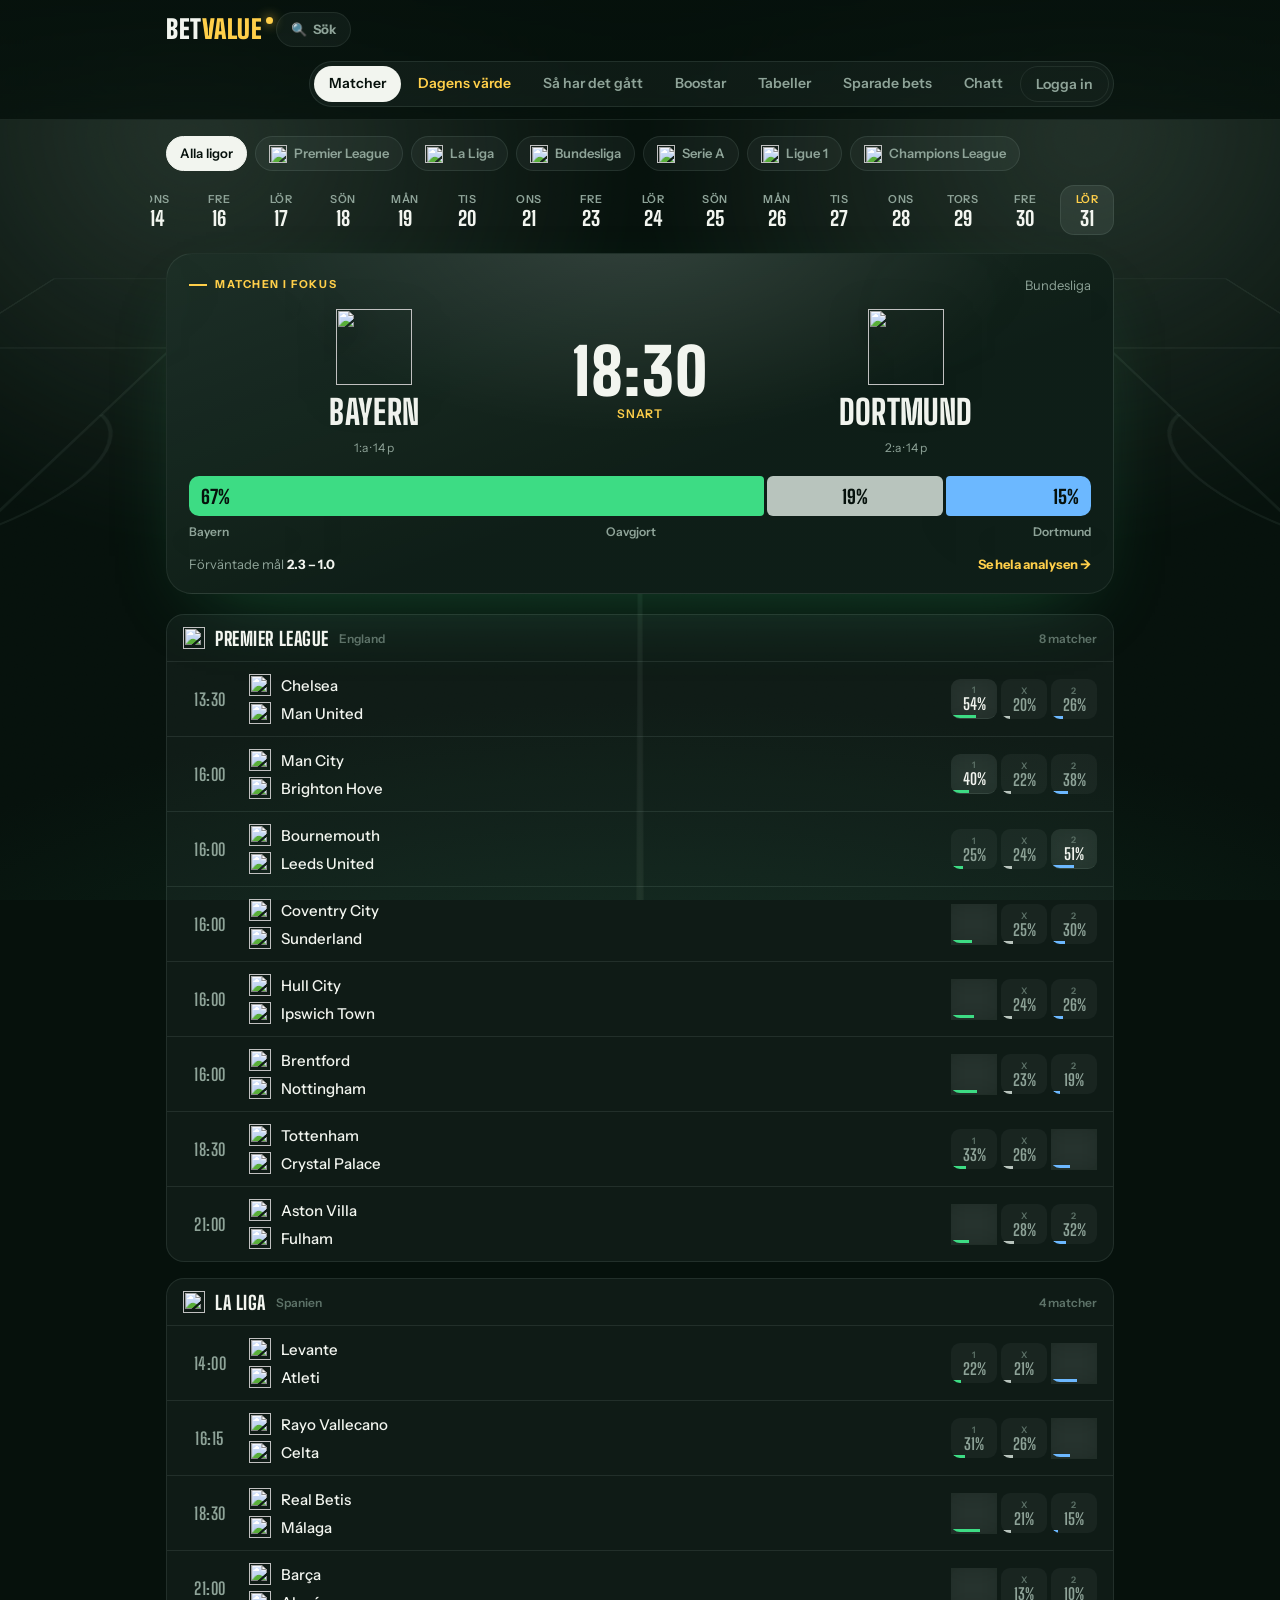
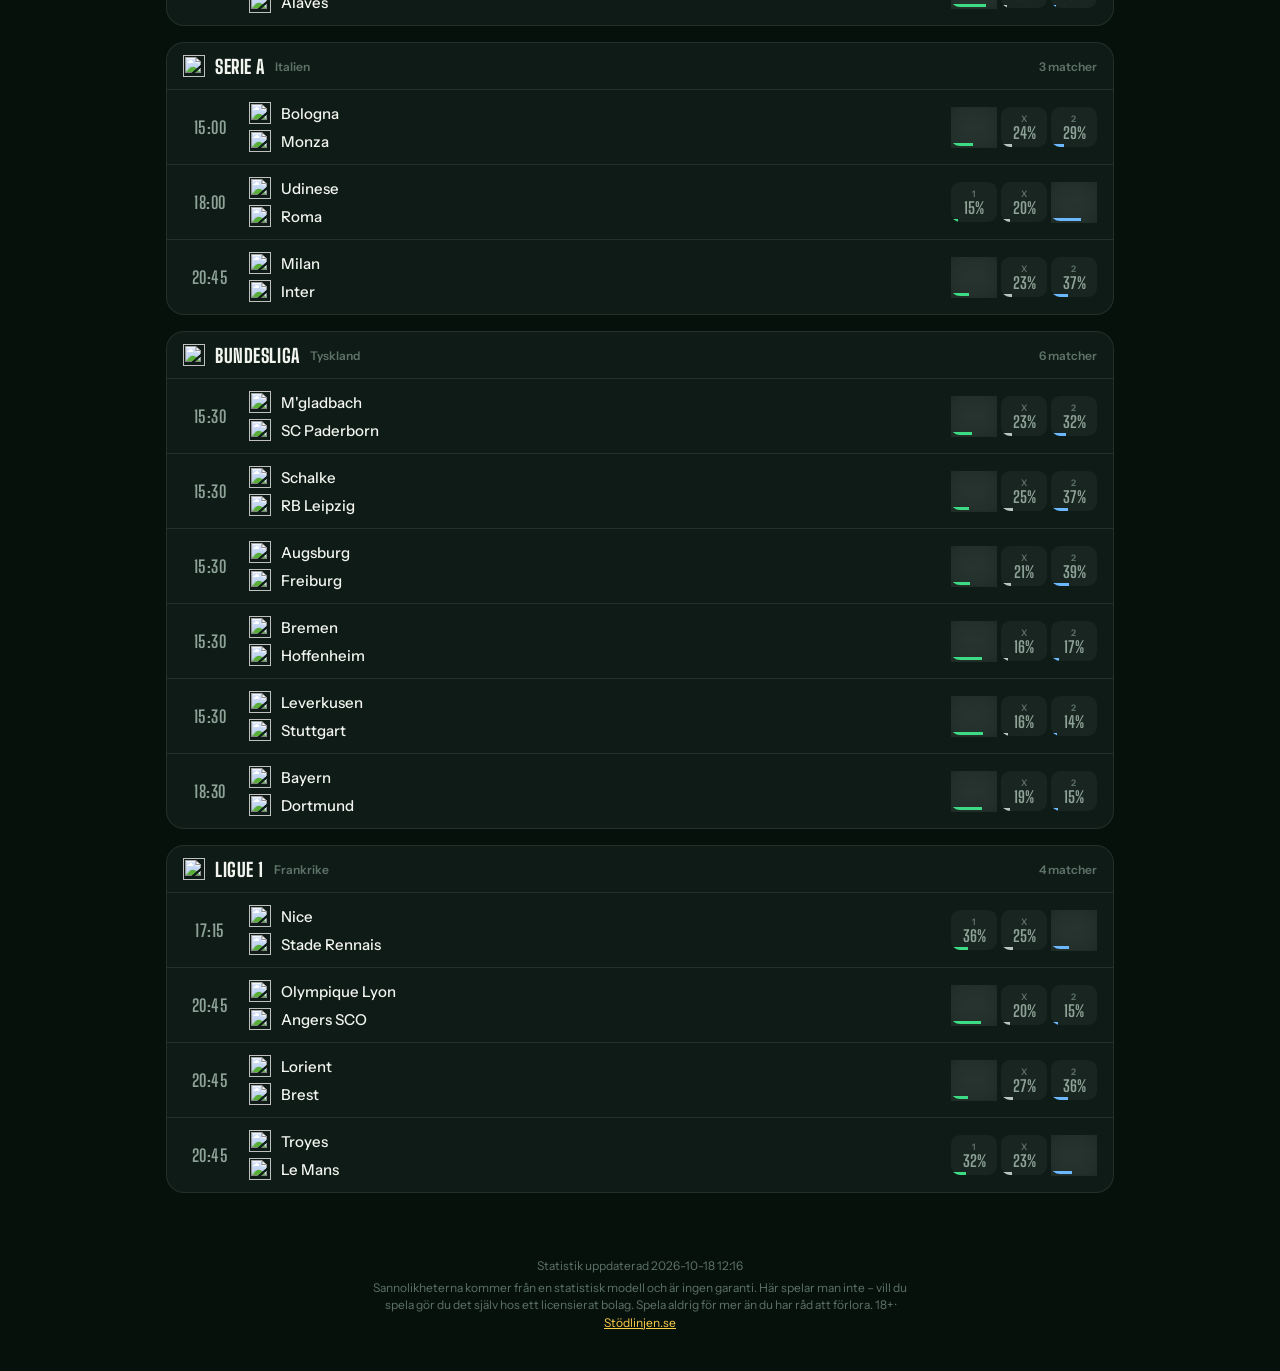
==== index.html @ edae1598 "Byt namn på fliken till Så har det gått Co-Authored-By: Claude Opus 5.5 <noreply@anthropic.com>" ====
<!doctype html>
<html lang="sv">
<head>
  <meta charset="utf-8">
  <meta name="viewport" content="width=device-width, initial-scale=1, viewport-fit=cover">
  <meta name="robots" content="noindex, nofollow">
  <meta name="theme-color" content="#06110c">
  <meta name="description" content="Matcher, vinstchanser och tabeller.">
  <title>BetValue</title>
  <link rel="icon" href="data:image/svg+xml,<svg xmlns='http://www.w3.org/2000/svg' viewBox='0 0 32 32'><rect width='32' height='32' rx='8' fill='%2306110c'/><circle cx='16' cy='16' r='9' fill='none' stroke='%23f2f5ef' stroke-width='2'/><circle cx='16' cy='16' r='3' fill='%23ffcf4a'/></svg>">
  <link rel="preconnect" href="https://fonts.googleapis.com">
  <link rel="preconnect" href="https://fonts.gstatic.com" crossorigin>
  <link rel="stylesheet" href="https://fonts.googleapis.com/css2?family=Big+Shoulders+Display:wght@600;800;900&family=Instrument+Sans:wght@400;500;600;700&display=swap">
  <link rel="stylesheet" href="style.css?v=202610181031">
</head>
<body>
  <div class="atmos" aria-hidden="true">
    <span class="flood l"></span><span class="flood r"></span>
    <svg class="pitch" viewBox="0 0 1000 640" preserveAspectRatio="xMidYMid slice">
      <g fill="none" stroke="currentColor" stroke-width="2">
        <rect x="40" y="40" width="920" height="560"/>
        <line x1="500" y1="40" x2="500" y2="600"/>
        <circle cx="500" cy="320" r="92"/>
        <rect x="40" y="170" width="150" height="300"/>
        <rect x="810" y="170" width="150" height="300"/>
        <rect x="40" y="245" width="52" height="150"/>
        <rect x="908" y="245" width="52" height="150"/>
        <path d="M190 262a80 80 0 0 1 0 116M810 262a80 80 0 0 0 0 116"/>
      </g>
      <circle cx="500" cy="320" r="5" fill="currentColor"/>
    </svg>
    <span class="grain"></span>
  </div>

  <header class="top">
    <div class="top-in">
      <a class="brand" href="./" aria-label="BetValue, startsida">BET<span>VALUE</span><i></i></a>
      <a href="konto.html" class="acc-mobile" id="nav-account-m">Logga in</a>
      <nav class="tabs">
        <a href="./" data-nav="matcher">Matcher</a>
        <a href="dagens-varde.html" data-nav="dagens" class="goldtab">Dagens värde</a>
        <a href="tips.html" data-nav="tips">Så har det gått</a>
        <a href="boostar.html" data-nav="boostar">Boostar</a>
        <a href="./#tabeller" data-nav="tabeller">Tabeller</a>
        <a href="sparade.html" data-nav="sparade">Sparade bets</a>
        <a href="chatt.html" data-nav="chatt" class="chattab">Chatt</a>
        <a href="konto.html" data-nav="konto" id="nav-account" class="acctab">Logga in</a>
      </nav>
    </div>
    <div class="ticker" id="ticker" hidden><div class="ticker-track" id="ticker-track"></div></div>
  </header>

  <div class="filters">
    <div class="chips" id="chips"></div>
    <div class="days" id="days"></div>
  </div>
  <main id="main"><p class="empty">Laddar…</p></main>

  <div class="sheet" id="sheet" hidden>
    <div class="sheet-bg" data-close></div>
    <div class="sheet-card" role="dialog" aria-modal="true">
      <button class="close" data-close aria-label="Stäng">×</button>
      <div id="sheet-body"></div>
    </div>
  </div>

  <footer>
    <p id="updated"></p>
    <p>Sannolikheterna kommer från en statistisk modell och är ingen garanti. Här spelar man inte – vill du spela gör du det själv hos ett licensierat bolag. Spela aldrig för mer än du har råd att förlora. 18+ · <a href="https://www.stodlinjen.se" target="_blank" rel="noopener">Stödlinjen.se</a></p>
  </footer>

  <script src="https://cdn.jsdelivr.net/npm/@supabase/supabase-js@2.49.4/dist/umd/supabase.min.js"></script>
  <script src="grade.js?v=202610181031"></script>
  <script src="common.js?v=202610181031"></script>
  <script src="espn.js?v=202610181031"></script>
  <script src="live.js?v=202610181031"></script>
  <script src="search.js?v=202610181031"></script>
  <script src="auth.js?v=202610181031"></script>
  <script src="app.js?v=202610181031"></script>
</body>
</html>
---- style.css ----
/* Matchvärde – en arena i kvällsljus: mörk gräsplan, strålkastarsken, kritvita
   linjer och resultattavle-typografi. Guld betyder alltid värde. */
:root {
  color-scheme: dark;
  --night: #06110c;       /* plan i mörker */
  --night-2: #0a1a13;
  --glass: rgba(220, 255, 235, .045);
  --glass-2: rgba(220, 255, 235, .08);
  --line: rgba(220, 255, 235, .09);
  --chalk: #f2f5ef;       /* kritvitt */
  --muted: #8ea398;
  --dim: #5d7268;
  --home: #3ddc84;        /* hemmaseger */
  --draw: #b8c4bd;
  --away: #6cb8ff;        /* bortaseger */
  --gold: #ffcf4a;        /* värde */
  --gold-soft: rgba(255, 207, 74, .13);
  --live: #ff4d5e;
  --flood: rgba(214, 255, 226, .16);
  --display: "Big Shoulders Display", "Arial Narrow", Impact, sans-serif;
  --body: "Instrument Sans", system-ui, -apple-system, "Segoe UI", sans-serif;
  --r: 18px;
  --gutter-l: max(16px, env(safe-area-inset-left, 0px));
  --gutter-r: max(16px, env(safe-area-inset-right, 0px));
}

* { box-sizing: border-box; }
[hidden] { display: none !important; }
html { -webkit-text-size-adjust: 100%; }
body {
  margin: 0;
  min-height: 100vh;
  background: var(--night);
  color: var(--chalk);
  font: 15px/1.45 var(--body);
  overflow-x: hidden;
}
button { font: inherit; color: inherit; background: none; border: 0; cursor: pointer; }
a { color: var(--gold); }
img { display: block; max-width: 100%; }
:focus-visible { outline: 2px solid var(--gold); outline-offset: 2px; border-radius: 8px; }

/* ---------- Atmosfär ---------- */
.atmos { position: fixed; inset: 0; z-index: -1; pointer-events: none; overflow: hidden;
  background: radial-gradient(120% 70% at 50% 120%, #0d2a1c 0%, transparent 60%), var(--night); }
.flood { position: absolute; top: -30vh; width: 70vw; height: 90vh; filter: blur(40px); opacity: .9;
  background: radial-gradient(closest-side, var(--flood), transparent); }
.flood.l { left: -20vw; transform: rotate(18deg); }
.flood.r { right: -20vw; transform: rotate(-18deg); }
.pitch { position: absolute; left: 50%; top: 52%; width: 150vmax; height: 96vmax; transform: translate(-50%, -50%) perspective(900px) rotateX(58deg);
  color: rgba(220, 255, 235, .055); }
.pitch g { stroke-width: 2; }
.grain { position: absolute; inset: 0; opacity: .07; mix-blend-mode: overlay;
  background-image: url("data:image/svg+xml,%3Csvg xmlns='http://www.w3.org/2000/svg' width='160' height='160'%3E%3Cfilter id='n'%3E%3CfeTurbulence type='fractalNoise' baseFrequency='.9' numOctaves='2' stitchTiles='stitch'/%3E%3C/filter%3E%3Crect width='100%25' height='100%25' filter='url(%23n)'/%3E%3C/svg%3E"); }

/* ---------- Topp ---------- */
.top { position: sticky; top: env(safe-area-inset-top, 0px); z-index: 10;
  background: linear-gradient(rgba(6, 17, 12, .94), rgba(6, 17, 12, .82));
  backdrop-filter: blur(14px) saturate(140%); -webkit-backdrop-filter: blur(14px) saturate(140%);
  border-bottom: 1px solid var(--line); }
.top-in { display: flex; align-items: center; gap: 14px; flex-wrap: wrap;
  max-width: 980px; margin: 0 auto; padding: 12px var(--gutter-r) 12px var(--gutter-l); }
.brand { position: relative; font: 900 26px/1 var(--display); letter-spacing: .02em; color: var(--chalk); text-decoration: none; }
.brand span { color: var(--gold); }
.brand i { position: absolute; right: -11px; top: 1px; width: 7px; height: 7px; border-radius: 50%; background: var(--gold);
  box-shadow: 0 0 12px var(--gold); }
.tabs { display: flex; gap: 2px; margin-left: auto; padding: 4px; border-radius: 999px; background: var(--glass); border: 1px solid var(--line); }
.tabs a { padding: 7px 15px; border-radius: 999px; color: var(--muted); font-weight: 600; font-size: 14px; text-decoration: none; white-space: nowrap; transition: color .2s, background .2s; }
.tabs a:hover { color: var(--chalk); }
.tabs a.active { background: var(--chalk); color: var(--night); }
.tabs a.goldtab { color: var(--gold); }
.tabs a.goldtab.active { background: linear-gradient(135deg, #ffe08a, var(--gold) 45%, #e9a91c); color: #2a1d00; box-shadow: 0 0 18px rgba(255, 207, 74, .35); }

/* Rullande resultatrad */
.ticker { overflow: hidden; border-top: 1px solid var(--line); font-size: 13px; white-space: nowrap;
  mask-image: linear-gradient(90deg, transparent, #000 6%, #000 94%, transparent);
  -webkit-mask-image: linear-gradient(90deg, transparent, #000 6%, #000 94%, transparent); }
.ticker-track { display: inline-flex; gap: 28px; padding: 8px 0; animation: tick 60s linear infinite; }
.ticker:hover .ticker-track { animation-play-state: paused; }
.tk { display: inline-flex; align-items: center; gap: 7px; color: var(--muted); }
.tk b { font: 800 16px/1 var(--display); color: var(--chalk); letter-spacing: .03em; }
.tk em { font-style: normal; font-size: 10px; font-weight: 700; letter-spacing: .1em; text-transform: uppercase; color: var(--dim); }
.tk em.live { color: var(--live); }
.tk em.val { color: var(--gold); }
.tk img { width: 16px; height: 16px; object-fit: contain; }
@keyframes tick { to { transform: translateX(-50%); } }

/* ---------- Filter ---------- */
.filters { max-width: 980px; margin: 0 auto; padding: 14px var(--gutter-r) 0 var(--gutter-l); display: grid; gap: 10px; }
.chips, .days { display: flex; gap: 8px; overflow-x: auto; scrollbar-width: none; margin: 0 calc(-1 * var(--gutter-r)) 0 calc(-1 * var(--gutter-l)); padding: 2px var(--gutter-r) 2px var(--gutter-l); }
.chips::-webkit-scrollbar, .days::-webkit-scrollbar { display: none; }
.chips:empty, .days:empty { display: none; }
.chip { flex: none; display: flex; align-items: center; gap: 7px; padding: 7px 13px; border-radius: 999px;
  background: var(--glass); border: 1px solid var(--line); color: var(--muted); font-size: 13px; font-weight: 600; white-space: nowrap; transition: .2s; }
.chip:hover { color: var(--chalk); border-color: var(--glass-2); }
.chip img { width: 18px; height: 18px; object-fit: contain; }
.chip.active { background: var(--chalk); color: var(--night); border-color: var(--chalk); }
.day { flex: none; display: grid; justify-items: center; min-width: 54px; padding: 6px 10px; border-radius: 14px;
  color: var(--muted); border: 1px solid transparent; transition: .2s; }
.day b { font: 800 20px/1 var(--display); color: var(--chalk); }
.day small { font-size: 11px; font-weight: 600; text-transform: uppercase; letter-spacing: .06em; }
.day:hover { background: var(--glass); }
.day.active { background: var(--glass-2); border-color: var(--line); }
.day.active small { color: var(--gold); }
.day.today b::after { content: ""; display: block; width: 4px; height: 4px; margin: 3px auto 0; border-radius: 50%; background: var(--gold); }

main { max-width: 980px; margin: 0 auto; padding: 16px var(--gutter-r) 32px var(--gutter-l); }
.empty { color: var(--muted); text-align: center; padding: 48px 0; }

/* ---------- Gemensamt ---------- */
.crest { width: 22px; height: 22px; object-fit: contain; flex: none; }
.crest.blank { border-radius: 50%; background: var(--glass-2); }
.label { font-size: 11px; font-weight: 700; letter-spacing: .14em; text-transform: uppercase; color: var(--muted); }
.livedot { display: inline-block; width: 7px; height: 7px; border-radius: 50%; background: var(--live); box-shadow: 0 0 0 0 var(--live); animation: pulse 1.6s infinite; }
@keyframes pulse { 70% { box-shadow: 0 0 0 7px transparent; } 100% { box-shadow: 0 0 0 0 transparent; } }
@keyframes rise { from { opacity: .4; transform: translateY(8px); } }
@keyframes grow { from { transform: scaleX(0); } }

/* ---------- I fokus ---------- */
.hero { position: relative; overflow: hidden; display: block; width: 100%; text-align: left;
  margin-bottom: 20px; padding: 22px 22px 20px; border-radius: 26px;
  background: linear-gradient(160deg, rgba(220, 255, 235, .09), rgba(220, 255, 235, .02) 60%), var(--night-2);
  border: 1px solid var(--glass-2); box-shadow: 0 30px 80px -40px rgba(61, 220, 132, .35); animation: rise .5s both; }
.hero::before { content: ""; position: absolute; inset: 0; pointer-events: none;
  background: radial-gradient(60% 90% at 50% -10%, rgba(255, 255, 255, .12), transparent 70%); }
.hero .glow { position: absolute; top: 50%; width: 260px; height: 260px; object-fit: contain; filter: blur(48px) saturate(1.6); opacity: .35; pointer-events: none; }
.hero .glow.h { left: -60px; transform: translateY(-50%); }
.hero .glow.a { right: -60px; transform: translateY(-50%); }
.hero-top { position: relative; display: flex; justify-content: space-between; align-items: center; gap: 10px; margin-bottom: 14px; }
.hero-top .label { color: var(--gold); display: flex; align-items: center; gap: 8px; }
.hero-top .label::before { content: ""; width: 18px; height: 2px; background: var(--gold); }
.hero-top small { color: var(--muted); font-size: 13px; }
.duel { position: relative; display: grid; grid-template-columns: 1fr auto 1fr; align-items: center; gap: 12px; }
.side-t { display: grid; justify-items: center; gap: 10px; text-align: center; min-width: 0; }
.side-t img, .side-t .crest { width: 76px; height: 76px; filter: drop-shadow(0 10px 18px rgba(0, 0, 0, .5)); }
.side-t span { font: 800 clamp(20px, 4.4vw, 34px)/1 var(--display); text-transform: uppercase; letter-spacing: .01em; overflow-wrap: anywhere; }
.side-t small { color: var(--muted); font-size: 12px; }
.mid { display: grid; justify-items: center; gap: 4px; }
.mid b { font: 900 clamp(40px, 8vw, 64px)/.9 var(--display); letter-spacing: .02em; font-variant-numeric: tabular-nums; }
.mid small { color: var(--muted); font-size: 12px; font-weight: 600; text-transform: uppercase; letter-spacing: .08em; }
.mid .count { color: var(--gold); }
.hero .bigbar { position: relative; margin-top: 20px; }
.hero-foot { position: relative; display: flex; flex-wrap: wrap; justify-content: space-between; gap: 8px 16px; margin-top: 14px; color: var(--muted); font-size: 13px; }
.hero-foot b { color: var(--chalk); }
.hero-foot .go { color: var(--gold); font-weight: 700; }
.hero:hover .go { text-decoration: underline; }

/* Stor sannolikhetsstapel */
.bigbar .bar { display: flex; gap: 3px; height: 40px; }
.bigbar .bar div { display: flex; align-items: center; padding: 0 12px; min-width: 46px; border-radius: 6px;
  font: 800 19px/1 var(--display); color: var(--night); transform-origin: left; animation: grow .8s cubic-bezier(.2, .8, .2, 1) both; }
.bigbar .bar div:nth-child(2) { animation-delay: .08s; justify-content: center; }
.bigbar .bar div:nth-child(3) { animation-delay: .16s; justify-content: flex-end; }
.bigbar .bar div:first-child { border-radius: 10px 4px 4px 10px; }
.bigbar .bar div:last-child { border-radius: 4px 10px 10px 4px; }
.bar .h { background: var(--home); }
.bar .d { background: var(--draw); }
.bar .a { background: var(--away); }
.bar .v { box-shadow: inset 0 0 0 3px var(--gold), 0 0 22px rgba(255, 207, 74, .5); }
.bar-labels { display: flex; justify-content: space-between; margin-top: 7px; color: var(--muted); font-size: 12px; font-weight: 600; }

/* ---------- Matchlista ---------- */
.group { margin-bottom: 16px; border-radius: var(--r); background: var(--glass); border: 1px solid var(--line); overflow: hidden; animation: rise .45s both; }
.group:nth-child(3) { animation-delay: .05s; } .group:nth-child(4) { animation-delay: .1s; } .group:nth-child(n+5) { animation-delay: .15s; }
.group-head { display: flex; align-items: center; gap: 10px; padding: 12px 16px; border-bottom: 1px solid var(--line); }
.group-head img { width: 22px; height: 22px; object-fit: contain; }
.group-head b { font: 800 19px/1 var(--display); text-transform: uppercase; letter-spacing: .03em; }
.group-head small { color: var(--dim); font-size: 12px; font-weight: 600; }
.group-head .n { margin-left: auto; }

.match { position: relative; display: grid; grid-template-columns: 54px minmax(0, 1fr) auto; align-items: center; gap: 12px;
  width: 100%; padding: 12px 16px; text-align: left; border-top: 1px solid var(--line); transition: background .15s; }
.group-head + .match { border-top: 0; }
.match:hover { background: var(--glass); }
.match.has-val::before { content: ""; position: absolute; left: 0; top: 10px; bottom: 10px; width: 3px; border-radius: 0 3px 3px 0; background: var(--gold); box-shadow: 0 0 12px var(--gold); }
.time { display: grid; justify-items: center; gap: 2px; color: var(--muted); font: 700 17px/1 var(--display); letter-spacing: .03em; font-variant-numeric: tabular-nums; }
.time.live { color: var(--live); font-size: 14px; letter-spacing: .1em; }
.time.ft { font-size: 14px; color: var(--dim); letter-spacing: .1em; }
.teams { display: grid; gap: 6px; min-width: 0; }
.team { display: flex; align-items: center; gap: 10px; min-width: 0; font-weight: 500; }
.team span { overflow: hidden; text-overflow: ellipsis; white-space: nowrap; }
.team.win span { font-weight: 700; }
.team.lose span { color: var(--muted); }
.side { display: flex; align-items: center; gap: 12px; }
.score { display: grid; gap: 6px; font: 800 20px/22px var(--display); text-align: right; font-variant-numeric: tabular-nums; }
.score .lose { color: var(--dim); }
.probs { display: grid; grid-template-columns: repeat(3, 46px); gap: 4px; }
.probs > span { position: relative; overflow: hidden; display: grid; place-items: center; height: 40px; border-radius: 9px;
  background: var(--glass); font: 700 16px/1 var(--display); color: var(--muted); font-variant-numeric: tabular-nums; }
.probs > span > span { text-align: center; }
.probs > span small { display: block; font: 600 9px/1 var(--body); letter-spacing: .1em; color: var(--dim); margin-bottom: 2px; }
.probs > span i { position: absolute; left: 0; bottom: 0; height: 3px; transform-origin: left; animation: grow .7s .15s both; }
.probs > span.k-h i { background: var(--home); } .probs > span.k-d i { background: var(--draw); } .probs > span.k-a i { background: var(--away); }
.probs > span.top { color: var(--chalk); background: var(--glass-2); }
.probs > span.val { color: var(--gold); background: var(--gold-soft); box-shadow: inset 0 0 0 1px rgba(255, 207, 74, .45); }
.probs > span.val small { color: var(--gold); }

/* ---------- Etiketter ---------- */
.conf { display: inline-block; font-size: 10px; font-weight: 700; letter-spacing: .08em; text-transform: uppercase; padding: 3px 7px; border-radius: 6px; background: var(--glass-2); }
.conf.hög { color: var(--home); } .conf.medel { color: var(--gold); } .conf.låg, .conf.marknad { color: var(--muted); }
.locked { display: grid; justify-items: center; gap: 10px; text-align: center; padding: 40px 20px; border-radius: var(--r); border: 1px dashed var(--glass-2); color: var(--muted); }
.locked b { font: 800 28px/1 var(--display); text-transform: uppercase; color: var(--chalk); }

/* ---------- Tabeller ---------- */
.table-wrap { margin-bottom: 16px; border-radius: var(--r); background: var(--glass); border: 1px solid var(--line); overflow-x: auto; animation: rise .45s both; }
table { width: 100%; border-collapse: collapse; font-size: 14px; font-variant-numeric: tabular-nums; }
th, td { padding: 9px 7px; text-align: center; white-space: nowrap; }
th { color: var(--dim); font-weight: 700; font-size: 11px; letter-spacing: .1em; text-transform: uppercase; border-bottom: 1px solid var(--line); }
td { border-top: 1px solid var(--line); }
tbody tr:first-child td { border-top: 0; }
tbody tr { transition: background .15s; }
tbody tr:hover { background: var(--glass); }
td.team-cell { text-align: left; width: 100%; }
td.team-cell div { display: flex; align-items: center; gap: 10px; font-weight: 600; }
td.pts { font: 800 19px/1 var(--display); }
td.pos { position: relative; width: 40px; font: 700 16px/1 var(--display); color: var(--muted); }
td.pos::before { content: ""; position: absolute; left: 0; top: 7px; bottom: 7px; width: 3px; border-radius: 0 3px 3px 0; background: var(--z, transparent); }
tr.z-cl { --z: var(--home); } tr.z-el { --z: var(--away); } tr.z-po { --z: var(--gold); } tr.z-rel { --z: var(--live); }
.legend { display: flex; flex-wrap: wrap; gap: 6px 16px; padding: 12px 16px; border-top: 1px solid var(--line); font-size: 12px; color: var(--muted); }
.legend span::before { content: ""; display: inline-block; width: 9px; height: 9px; margin-right: 6px; border-radius: 3px; background: var(--z); }
.form { display: inline-flex; gap: 3px; }
.form i { width: 20px; height: 20px; border-radius: 6px; font: 800 12px/20px var(--display); font-style: normal; text-align: center; color: var(--night); }
.form i.V { background: var(--home); } .form i.O { background: var(--draw); } .form i.F { background: var(--live); }
@media (max-width: 600px) {
  .hide-sm { display: none; }
  .probs { grid-template-columns: repeat(3, 40px); }
  .probs > span { height: 38px; font-size: 15px; }
  .brand { font-size: 22px; }
  .side-t img, .side-t .crest { width: 54px; height: 54px; }
  .hero { padding: 18px 16px; }
}
@media (max-width: 760px) {
  .tabs { order: 3; width: 100%; margin-left: 0; overflow-x: auto; scrollbar-width: none; }
  .tabs::-webkit-scrollbar { display: none; }
  .tabs a { flex: 1; text-align: center; padding: 7px 10px; font-size: 13px; }
}

/* ---------- Matchdetaljer ---------- */
.sheet { position: fixed; inset: 0; z-index: 30; display: flex; align-items: flex-end; justify-content: center; }
.sheet-bg { position: absolute; inset: 0; background: rgba(2, 8, 5, .7); backdrop-filter: blur(6px); -webkit-backdrop-filter: blur(6px); animation: fade .25s both; }
.sheet-card { position: relative; width: 100%; max-width: 680px; max-height: 94vh; overflow-y: auto; overscroll-behavior: contain;
  background: var(--night-2); border: 1px solid var(--glass-2); border-radius: 26px 26px 0 0;
  padding: 22px max(16px, env(safe-area-inset-right, 0px)) calc(28px + env(safe-area-inset-bottom, 0px)) max(16px, env(safe-area-inset-left, 0px));
  animation: up .35s cubic-bezier(.2, .8, .2, 1) both; }
@keyframes fade { from { opacity: 0; } }
@keyframes up { from { transform: translateY(40px); opacity: 0; } }
@media (min-width: 720px) { .sheet { align-items: center; } .sheet-card { border-radius: 26px; padding: 26px; } }
.close { position: absolute; z-index: 2; top: 12px; right: 14px; width: 38px; height: 38px; border-radius: 50%; background: var(--glass-2); font-size: 24px; line-height: 1; color: var(--chalk); }
.board { position: relative; overflow: hidden; margin: -22px -16px 18px; padding: 34px 16px 24px; border-bottom: 1px solid var(--line);
  background: radial-gradient(70% 100% at 50% 0%, rgba(255, 255, 255, .1), transparent 70%); }
@media (min-width: 720px) { .board { margin: -26px -26px 18px; padding: 38px 26px 26px; } }
.board .glow { position: absolute; top: 40%; width: 220px; height: 220px; object-fit: contain; filter: blur(50px) saturate(1.6); opacity: .4; pointer-events: none; }
.board .glow.h { left: -50px; } .board .glow.a { right: -50px; }
.board .sub { position: relative; text-align: center; color: var(--muted); font-size: 12px; font-weight: 700; letter-spacing: .12em; text-transform: uppercase; margin-bottom: 18px; }
.box { margin-bottom: 12px; padding: 16px; border-radius: var(--r); background: var(--glass); border: 1px solid var(--line); }
.box > .label { display: block; margin-bottom: 12px; }
.box.valbox { background: linear-gradient(120deg, var(--gold-soft), transparent 70%), var(--glass); border-color: rgba(255, 207, 74, .45); }
.box.valbox .label { color: var(--gold); }
.valrow { display: flex; align-items: baseline; justify-content: space-between; gap: 12px; padding: 6px 0; }
.valrow + .valrow { border-top: 1px solid var(--line); }
.valrow b { font: 800 22px/1.1 var(--display); text-transform: uppercase; }
.valrow small { color: var(--muted); }
.valrow em { font: 900 30px/1 var(--display); font-style: normal; color: var(--gold); }
.row2 { display: grid; grid-template-columns: repeat(auto-fit, minmax(min(100%, 230px), 1fr)); gap: 12px; margin-bottom: 12px; }
.row2 .box { margin: 0; }
.stat { display: flex; justify-content: space-between; align-items: center; padding: 8px 0; border-top: 1px solid var(--line); font-size: 14px; }
.box > .label + .stat { border-top: 0; padding-top: 0; }
.stat span { color: var(--muted); }
.stat b { font: 800 19px/1 var(--display); }
.xg { display: flex; align-items: center; justify-content: center; gap: 14px; margin-bottom: 8px; font: 900 44px/1 var(--display); }
.xg small { font: 600 11px/1 var(--body); letter-spacing: .12em; color: var(--muted); }
.scores { display: grid; grid-template-columns: repeat(3, 1fr); gap: 6px; }
.scores span { display: grid; justify-items: center; padding: 8px 4px; border-radius: 10px; background: var(--glass); font: 800 22px/1 var(--display); }
.scores span:first-child { background: var(--glass-2); box-shadow: inset 0 0 0 1px var(--glass-2); }
.scores small { margin-top: 4px; font: 600 11px/1 var(--body); color: var(--muted); }
.formrow { display: flex; justify-content: space-between; align-items: center; gap: 10px; padding: 8px 0; border-top: 1px solid var(--line); }
.box > .label + .formrow { border-top: 0; padding-top: 0; }
.formrow div { display: flex; align-items: center; gap: 10px; min-width: 0; }
.formrow span { overflow: hidden; text-overflow: ellipsis; white-space: nowrap; font-weight: 600; }
.formrow small { color: var(--muted); font-weight: 500; }
.odds-wrap { overflow-x: auto; }
.odds-table { font-size: 14px; }
.odds-table td, .odds-table th { padding: 8px 5px; }
.odds-table td:first-child, .odds-table th:first-child { text-align: left; }
.odds-table td.best { font: 800 19px/1 var(--display); }
.odds-table tr.val td { background: var(--gold-soft); }
.odds-table tr.val td.best, .odds-table tr.val td:last-child { color: var(--gold); font-weight: 700; }
details summary { cursor: pointer; margin-top: 10px; }
.note { color: var(--muted); font-size: 12px; margin: 10px 0 0; }

footer { max-width: 980px; margin: 0 auto; padding: 12px var(--gutter-r) calc(36px + env(safe-area-inset-bottom, 0px)) var(--gutter-l); color: var(--dim); font-size: 12px; text-align: center; }
footer p { margin: 4px auto; max-width: 70ch; }

@media (prefers-reduced-motion: reduce) {
  *, *::before, *::after { animation: none !important; transition: none !important; }
  .ticker { overflow-x: auto; }
}

/* ---------- Sidrubrik (Dagens värde, Boostar) ---------- */
.page-head { max-width: 980px; margin: 0 auto; padding: 26px var(--gutter-r) 0 var(--gutter-l); animation: rise .5s both; }
.page-head h1 { margin: 6px 0 6px; font: 900 clamp(46px, 9vw, 92px)/.88 var(--display); text-transform: uppercase; letter-spacing: .005em; text-wrap: balance; }
.page-head h1 em { font-style: normal; background: linear-gradient(100deg, #fff1bf, var(--gold) 40%, #e3a015 75%, #fff1bf);
  background-size: 220% 100%; -webkit-background-clip: text; background-clip: text; color: transparent; animation: sheen 6s ease-in-out infinite; }
.page-head p { margin: 0; color: var(--muted); max-width: 60ch; }
@keyframes sheen { 50% { background-position: 100% 0; } }
.muted { color: var(--dim); font-weight: 500; font-size: 12px; }

/* ---------- Dagens bästa bet (guld) ---------- */
.goldhero { position: relative; overflow: hidden; display: grid; gap: 14px; width: 100%; text-align: left; margin-bottom: 18px;
  padding: 24px; border-radius: 28px; color: #241900;
  background: radial-gradient(120% 140% at 0% 0%, #fff4c9 0%, #ffd863 30%, #f2b42a 62%, #b97d06 100%);
  box-shadow: 0 40px 90px -40px rgba(255, 190, 40, .7), inset 0 1px 0 rgba(255, 255, 255, .6), inset 0 0 0 1px rgba(120, 80, 0, .25);
  animation: rise .55s both; }
.goldhero::after { content: ""; position: absolute; inset: 0; pointer-events: none; opacity: .18; mix-blend-mode: multiply;
  background: repeating-linear-gradient(115deg, transparent 0 22px, rgba(120, 80, 0, .25) 22px 23px); }
.goldhero .shine { position: absolute; top: -50%; left: -40%; width: 30%; height: 200%; transform: rotate(20deg); pointer-events: none;
  background: linear-gradient(90deg, transparent, rgba(255, 255, 255, .55), transparent); animation: shine 4.5s ease-in-out 1s infinite; }
@keyframes shine { 0% { left: -40%; } 45%, 100% { left: 130%; } }
.gh-top { position: relative; display: flex; justify-content: space-between; align-items: center; gap: 10px; flex-wrap: wrap; }
.ribbon { display: inline-flex; align-items: center; gap: 6px; padding: 7px 14px; border-radius: 999px; background: #1b1300; color: var(--gold);
  font: 800 16px/1 var(--display); letter-spacing: .12em; text-transform: uppercase; box-shadow: 0 6px 20px -6px rgba(0, 0, 0, .5); }
.gh-meta { font-size: 13px; font-weight: 600; color: rgba(36, 25, 0, .75); }
.gh-label { position: relative; font: 800 14px/1 var(--display); letter-spacing: .2em; text-transform: uppercase; color: rgba(36, 25, 0, .7); }
.gh-match { position: relative; display: flex; align-items: center; gap: 10px; flex-wrap: wrap; font-weight: 700; font-size: 17px; }
.gh-match .crest { width: 30px; height: 30px; filter: drop-shadow(0 3px 6px rgba(0, 0, 0, .25)); }
.gh-match i { font-style: normal; font-size: 12px; text-transform: uppercase; letter-spacing: .1em; opacity: .6; }
.gh-pick { position: relative; margin: 0; font: 900 clamp(38px, 7.5vw, 72px)/.9 var(--display); text-transform: uppercase; letter-spacing: .005em; text-wrap: balance; }
.gh-nums { position: relative; display: grid; grid-template-columns: repeat(auto-fit, minmax(120px, 1fr)); gap: 8px; }
.gh-nums div { padding: 12px 14px; border-radius: 14px; background: rgba(255, 255, 255, .32); box-shadow: inset 0 0 0 1px rgba(120, 80, 0, .18); }
.gh-nums small { display: block; font-size: 10px; font-weight: 700; letter-spacing: .14em; text-transform: uppercase; opacity: .7; }
.gh-nums b { font: 900 34px/1.05 var(--display); }
.gh-nums em { display: block; font-style: normal; font-size: 12px; opacity: .75; }
.gh-why { position: relative; display: flex; flex-wrap: wrap; gap: 6px; margin: 0; padding: 0; list-style: none; }
.gh-why li { padding: 5px 10px; border-radius: 999px; background: rgba(36, 25, 0, .1); font-size: 13px; font-weight: 600; }
.goldhero:hover .gh-pick { text-decoration: underline; text-decoration-thickness: 3px; text-underline-offset: 6px; }
.empty-hero h2 { position: relative; margin: 0; font: 900 40px/1 var(--display); text-transform: uppercase; }
.empty-hero p { position: relative; margin: 0; }
.hint { margin: 0 0 22px; padding: 12px 14px; border-radius: 14px; background: var(--glass); border: 1px solid var(--line); color: var(--muted); font-size: 13px; }
.hint b { color: var(--gold); }

/* ---------- Sektioner och kort ---------- */
.sec { margin-top: 30px; }
.sec-head { display: flex; align-items: baseline; justify-content: space-between; gap: 12px; margin-bottom: 12px; padding-bottom: 10px; border-bottom: 1px solid var(--line); }
.sec-head h2 { margin: 0; font: 900 34px/1 var(--display); text-transform: uppercase; letter-spacing: .01em; }
.sec-head span { color: var(--dim); font-size: 12px; font-weight: 600; letter-spacing: .08em; text-transform: uppercase; }
.cgrid { display: grid; grid-template-columns: repeat(auto-fill, minmax(min(100%, 290px), 1fr)); gap: 12px; }
.pcard { position: relative; overflow: hidden; display: grid; gap: 12px; align-content: start; width: 100%; text-align: left; padding: 16px; border-radius: var(--r);
  background: linear-gradient(170deg, rgba(220, 255, 235, .06), transparent 50%), var(--night-2); border: 1px solid var(--line);
  transition: transform .2s, border-color .2s, box-shadow .2s; animation: rise .45s both; }
.pcard:hover { transform: translateY(-3px); border-color: var(--glass-2); box-shadow: 0 18px 40px -22px rgba(0, 0, 0, .8); }
.pcard.gold { background: linear-gradient(170deg, rgba(255, 207, 74, .1), transparent 50%), var(--night-2); border-color: rgba(255, 207, 74, .3); }
.pcard.gold:hover { border-color: var(--gold); box-shadow: 0 18px 40px -20px rgba(255, 207, 74, .45); }
.meta { display: flex; align-items: center; gap: 8px; color: var(--muted); font-size: 12px; font-weight: 600; }
.meta img { width: 16px; height: 16px; object-fit: contain; }
.vs { display: flex; align-items: center; gap: 8px; font-weight: 600; min-width: 0; text-align: left; }
.vs span { overflow: hidden; text-overflow: ellipsis; white-space: nowrap; }
.vs small { color: var(--dim); }
.pc-pick { font: 800 26px/1 var(--display); text-transform: uppercase; }
.pc-nums { display: grid; grid-template-columns: repeat(3, 1fr); gap: 6px; }
.pc-nums div { padding: 8px 10px; border-radius: 10px; background: var(--glass); }
.pc-nums small { display: block; font-size: 10px; font-weight: 700; letter-spacing: .1em; text-transform: uppercase; color: var(--dim); }
.pc-nums b { font: 800 21px/1.1 var(--display); }
.pc-nums .hl { background: var(--gold-soft); box-shadow: inset 0 0 0 1px rgba(255, 207, 74, .3); }
.pc-nums .hl b, .pc-nums .hl small { color: var(--gold); }
.legs { display: grid; gap: 8px; margin: 0; padding: 0; list-style: none; counter-reset: leg; }
.legs li { position: relative; padding-left: 30px; font: 800 20px/1.15 var(--display); text-transform: uppercase; counter-increment: leg; }
.legs li::before { content: counter(leg); position: absolute; left: 0; top: 0; width: 21px; height: 21px; border-radius: 50%; background: var(--home); color: var(--night);
  font: 800 13px/21px var(--display); text-align: center; }

/* ---------- Spelare ---------- */
.plist { display: grid; gap: 8px; }
.plink { display: block; width: 100%; text-align: left; border-radius: var(--r); background: var(--glass); border: 1px solid var(--line); padding: 12px 14px; transition: border-color .2s, background .2s; animation: rise .45s both; }
.plink:hover { border-color: var(--glass-2); background: var(--glass-2); }
.player { display: grid; grid-template-columns: auto minmax(0, 1fr) auto; align-items: center; gap: 12px; }
.box .player { padding: 10px 0; border-top: 1px solid var(--line); }
.box > .label + .player { border-top: 0; padding-top: 0; }
.player > .crest { width: 34px; height: 34px; }
.pl-main { display: grid; gap: 2px; min-width: 0; }
.pl-main b { font: 800 21px/1.1 var(--display); text-transform: uppercase; overflow: hidden; text-overflow: ellipsis; white-space: nowrap; }
.pl-main small { color: var(--muted); font-size: 12px; }
.pl-main .faces { color: var(--dim); }
.pl-main .faces b { font: inherit; color: var(--gold); font-weight: 700; text-transform: none; }
.pl-num { display: grid; justify-items: end; }
.pl-num b { font: 900 30px/1 var(--display); color: var(--chalk); }
.pl-num small { color: var(--muted); font-size: 11px; white-space: nowrap; }
.rank { font-weight: 700; }
.rank.weak { color: var(--home); }
.rank.strong { color: var(--live); }
.note.lineup { padding: 10px 12px; border-radius: 12px; background: var(--glass); border: 1px solid var(--line); }
.bb { display: flex; justify-content: space-between; align-items: center; gap: 12px; padding: 10px 0; border-top: 1px solid var(--line); }
.box > .label + .bb { border-top: 0; padding-top: 0; }
.bb ul { margin: 0; padding: 0; list-style: none; display: grid; gap: 3px; }
.bb li { font: 800 17px/1.15 var(--display); text-transform: uppercase; }
.bb li::before { content: "✓ "; color: var(--home); }
.h2h-sum { display: grid; grid-template-columns: repeat(3, 1fr); gap: 6px; margin-bottom: 8px; text-align: center; }
.h2h-sum div { padding: 10px 6px; border-radius: 12px; background: var(--glass); }
.h2h-sum b { display: block; font: 900 32px/1 var(--display); }
.h2h-sum small { color: var(--muted); font-size: 12px; }
.stat b.h2h-res { font: 700 15px/1 var(--body); }

/* ---------- Boostar ---------- */
.calc { position: relative; overflow: hidden; padding: 22px; border-radius: 26px; background: linear-gradient(150deg, rgba(255, 207, 74, .1), transparent 45%), var(--night-2);
  border: 1px solid rgba(255, 207, 74, .25); animation: rise .5s both; }
.calc-head h2 { margin: 6px 0; font: 900 clamp(30px, 5vw, 44px)/1 var(--display); text-transform: uppercase; }
.calc-head .label { color: var(--gold); }
.calc-head p { margin: 0 0 16px; color: var(--muted); max-width: 60ch; }
.calc-form { display: grid; grid-template-columns: repeat(2, minmax(0, 1fr)); gap: 12px; }
.calc-form label { display: grid; gap: 6px; min-width: 0; }
.calc-form label span { font-size: 11px; font-weight: 700; letter-spacing: .12em; text-transform: uppercase; color: var(--muted); }
.calc-form label i { font-style: normal; text-transform: none; letter-spacing: 0; color: var(--dim); }
.calc-form select, .calc-form input { width: 100%; min-width: 0; padding: 12px 14px; border-radius: 12px; border: 1px solid var(--glass-2); background: var(--night);
  color: var(--chalk); font: 600 15px/1.2 var(--body); }
.calc-form input { font: 800 24px/1 var(--display); letter-spacing: .02em; }
.calc-form select:focus, .calc-form input:focus { outline: 2px solid var(--gold); outline-offset: 1px; }
.calc-result { margin-top: 16px; padding: 16px; border-radius: 18px; background: var(--glass); border: 1px solid var(--line); transition: background .25s, border-color .25s; }
.calc-result:empty { display: none; }
.cr-main { display: flex; align-items: baseline; justify-content: space-between; gap: 12px; margin-bottom: 12px; }
.cr-main b { font: 900 54px/.9 var(--display); }
.cr-nums { display: grid; grid-template-columns: repeat(auto-fit, minmax(110px, 1fr)); gap: 6px; }
.cr-nums div { padding: 8px 10px; border-radius: 10px; background: var(--glass); }
.cr-nums small { display: block; font-size: 10px; font-weight: 700; letter-spacing: .1em; text-transform: uppercase; color: var(--dim); }
.cr-nums b { font: 800 22px/1.1 var(--display); }
.calc-result.yes { background: linear-gradient(120deg, rgba(255, 207, 74, .2), rgba(255, 207, 74, .05)); border-color: var(--gold); box-shadow: 0 0 40px -12px rgba(255, 207, 74, .5); }
.calc-result.yes .cr-main b, .calc-result.yes .cr-main .label { color: var(--gold); }
.calc-result.meh .cr-main b { color: var(--draw); }
.calc-result.no .cr-main b, .calc-result.no .cr-main .label { color: var(--live); }
.boost { position: relative; display: grid; gap: 10px; align-content: start; padding: 16px; border-radius: var(--r); background: var(--night-2); border: 1px solid var(--line); animation: rise .45s both; }
.boost.yes { border-color: rgba(61, 220, 132, .45); background: linear-gradient(170deg, rgba(61, 220, 132, .1), transparent 55%), var(--night-2); }
.b-top { display: flex; justify-content: space-between; align-items: center; gap: 8px; }
.b-top small { color: var(--dim); font-size: 12px; }
.b-book { padding: 4px 10px; border-radius: 999px; background: var(--chalk); color: var(--night); font-size: 12px; font-weight: 700; }
.b-pick { font: 800 24px/1.05 var(--display); text-transform: uppercase; }
.b-odds { display: flex; align-items: baseline; gap: 10px; }
.b-odds s { color: var(--dim); font: 700 20px/1 var(--display); }
.b-odds b { font: 900 44px/1 var(--display); color: var(--chalk); }
.b-verdict { font-size: 12px; font-weight: 700; letter-spacing: .12em; text-transform: uppercase; color: var(--muted); }
.boost.yes .b-verdict { color: var(--home); }
.boost.no .b-verdict { color: var(--live); }
@media (max-width: 600px) {
  .calc-form { grid-template-columns: 1fr; }
  .goldhero { padding: 18px; border-radius: 22px; }
  .gh-nums b { font-size: 28px; }
  .calc { padding: 18px; }
}
@media (prefers-reduced-motion: reduce) { .goldhero .shine { display: none; } }

/* ---------- Ark-navigering ---------- */
.back { position: sticky; top: -22px; z-index: 3; display: inline-flex; align-items: center; gap: 6px; margin: -6px 0 12px; padding: 8px 14px; border-radius: 999px;
  background: var(--glass-2); backdrop-filter: blur(10px); -webkit-backdrop-filter: blur(10px); color: var(--chalk); font-weight: 700; font-size: 13px; }
.back:hover { background: var(--chalk); color: var(--night); }
.loading { display: flex; align-items: center; gap: 10px; padding: 14px 0; color: var(--muted); font-size: 14px; }
.loading.big { justify-content: center; padding: 60px 0; }
.spin { width: 18px; height: 18px; border-radius: 50%; border: 2px solid var(--glass-2); border-top-color: var(--gold); animation: spin .8s linear infinite; }
@keyframes spin { to { transform: rotate(360deg); } }
.side-t.club { border-radius: 16px; padding: 6px; transition: background .2s; }
.side-t.club:hover { background: var(--glass); }
.side-t.club small { color: var(--gold); }
.plname { cursor: pointer; }
.plname:hover { color: var(--gold); text-decoration: underline; }
.cell-btn { display: flex; align-items: center; gap: 10px; font-weight: 600; text-align: left; }
.cell-btn:hover span { color: var(--gold); text-decoration: underline; }

/* ---------- Startelvor på planen ---------- */
.pitchwrap { display: grid; gap: 8px; }
.formations { display: flex; justify-content: center; color: var(--muted); font-size: 13px; font-weight: 600; }
.formations b { color: var(--chalk); font: 800 16px/1 var(--display); margin-left: 4px; }
.pitchbox { position: relative; width: 100%; aspect-ratio: 68 / 100; max-height: 760px; border-radius: 16px; overflow: hidden;
  background: repeating-linear-gradient(180deg, #13472c 0 8.33%, #165233 8.33% 16.66%); box-shadow: inset 0 0 60px rgba(0, 0, 0, .45); }
.lines { position: absolute; inset: 4%; border: 2px solid rgba(255, 255, 255, .28); border-radius: 4px; }
.lines i { position: absolute; border: 2px solid rgba(255, 255, 255, .28); }
.lines .half { left: 0; right: 0; top: 50%; border-width: 2px 0 0; }
.lines .circle { left: 50%; top: 50%; width: 26%; aspect-ratio: 1; border-radius: 50%; transform: translate(-50%, -50%); }
.lines .pbox { left: 22%; right: 22%; height: 14%; }
.lines .pb-t { top: -2px; border-top: 0; }
.lines .pb-b { bottom: -2px; border-bottom: 0; }
.pdot { position: absolute; z-index: 1; display: grid; justify-items: center; gap: 3px; width: 78px; transform: translate(-50%, -50%); }
.kit { display: grid; place-items: center; width: 34px; height: 34px; border-radius: 50%; background: var(--kit); color: var(--ink);
  font: 800 15px/1 var(--display); box-shadow: 0 4px 12px rgba(0, 0, 0, .45), inset 0 0 0 2px rgba(255, 255, 255, .25); transition: transform .15s; }
.kit.sm { width: 26px; height: 26px; font-size: 13px; flex: none; }
.pdot:hover .kit { transform: scale(1.12); box-shadow: 0 0 0 3px var(--gold), 0 6px 16px rgba(0, 0, 0, .5); }
.pname { max-width: 100%; padding: 2px 6px; border-radius: 6px; background: rgba(6, 17, 12, .72); font-size: 11px; font-weight: 700; color: #fff;
  overflow: hidden; text-overflow: ellipsis; white-space: nowrap; }
.marks { position: absolute; top: -6px; right: 6px; display: flex; gap: 2px; }
.marks i { font-style: normal; font-size: 11px; line-height: 1; }
.marks .m-yc, .marks .m-rc { width: 8px; height: 11px; border-radius: 2px; background: #ffd400; }
.marks .m-rc { background: var(--live); }
.marks .m-sub { color: var(--live); font-size: 10px; }
.benches .row2 { margin-top: 10px; }
.bench { display: grid; gap: 4px; }
.bench-head { display: flex; align-items: center; gap: 8px; margin-bottom: 4px; }
.bench-head img { width: 20px; height: 20px; object-fit: contain; }
.bench-head small { color: var(--muted); margin-left: auto; }
.bench-p { display: flex; align-items: center; gap: 10px; padding: 5px 6px; border-radius: 10px; text-align: left; font-size: 14px; }
.bench-p:hover { background: var(--glass); }
.bench-p em { margin-left: auto; font-style: normal; font-size: 11px; font-weight: 700; color: var(--home); }
@media (max-width: 520px) { .pdot { width: 54px; } .kit { width: 28px; height: 28px; font-size: 13px; } .pname { font-size: 10px; padding: 1px 4px; } }

/* Matchstatistik */
.mstat { padding: 7px 0; }
.ms-top { display: flex; justify-content: space-between; align-items: baseline; gap: 10px; font-size: 13px; color: var(--muted); }
.ms-top b { font: 800 18px/1 var(--display); color: var(--muted); min-width: 40px; }
.ms-top b:last-child { text-align: right; }
.ms-top b.lead { color: var(--chalk); }
.ms-bar { display: flex; gap: 4px; height: 6px; margin-top: 5px; }
.ms-bar i { border-radius: 3px; background: var(--c); min-width: 3px; }

/* ---------- Spelarprofil ---------- */
.phead { position: relative; overflow: hidden; display: grid; grid-template-columns: auto minmax(0, 1fr) auto; align-items: end; gap: 0 18px;
  margin: -6px 0 14px; padding: 20px 20px 0; border-radius: 24px; color: var(--ink);
  background: radial-gradient(120% 120% at 100% 0%, rgba(255, 255, 255, .18), transparent 55%), linear-gradient(135deg, var(--kit), color-mix(in srgb, var(--kit) 40%, #06110c) 75%); }
.phead::after { content: ""; position: absolute; inset: 0; background: repeating-linear-gradient(115deg, transparent 0 20px, rgba(255, 255, 255, .05) 20px 21px); pointer-events: none; }
.ph-photo { position: relative; z-index: 1; align-self: end; width: 190px; height: 236px; border-radius: 18px 18px 0 0; overflow: hidden;
  background: rgba(0, 0, 0, .2); box-shadow: 0 -2px 0 rgba(255, 255, 255, .3) inset; }
.ph-photo img { width: 100%; height: 100%; object-fit: cover; object-position: 50% 18%; image-rendering: auto; }
.ph-photo .ph-no { display: none; }
.ph-photo:not(:has(img)) .ph-no, .ph-photo.nophoto .ph-no { display: grid; place-items: center; height: 100%; font: 900 56px/1 var(--display); }
.ph-main { position: relative; z-index: 1; min-width: 0; padding-bottom: 16px; }
.ph-main .label { color: inherit; opacity: .85; }
.ph-main h2 { margin: 4px 0 10px; font: 900 clamp(32px, 6vw, 52px)/.92 var(--display); text-transform: uppercase; overflow-wrap: anywhere; text-wrap: balance; }
.ph-facts { display: flex; flex-wrap: wrap; gap: 6px; }
.ph-facts span { padding: 4px 10px; border-radius: 999px; background: rgba(0, 0, 0, .22); font-size: 12px; font-weight: 700; }
.ph-key { position: relative; z-index: 1; grid-column: 1 / -1; display: grid; grid-template-columns: repeat(4, 1fr); margin: 0 -20px; border-top: 1px solid rgba(255, 255, 255, .18);
  background: rgba(6, 17, 12, .55); backdrop-filter: blur(6px); -webkit-backdrop-filter: blur(6px); color: var(--chalk); }
.ph-key div { display: grid; justify-items: center; padding: 14px 6px 12px; text-align: center; }
.ph-key div + div { border-left: 1px solid rgba(255, 255, 255, .1); }
.ph-key b { font: 900 clamp(38px, 7vw, 54px)/.9 var(--display); }
.ph-key div:nth-child(-n+2) b { color: var(--gold); }
.ph-key small { margin-top: 4px; font-size: 11px; font-weight: 800; letter-spacing: .12em; text-transform: uppercase; }
.ph-key em { font-style: normal; font-size: 11px; color: var(--muted); }
.ph-credit { position: absolute; z-index: 2; left: 24px; top: 218px; font-size: 9px; color: rgba(255, 255, 255, .7); text-decoration: none; text-shadow: 0 1px 2px #000; }
@media (max-width: 560px) {
  .phead { grid-template-columns: auto minmax(0, 1fr); padding: 16px 16px 0; }
  .ph-photo { width: 116px; height: 146px; }
  .ph-logo { display: none; }
  .ph-key { margin: 0 -16px; }
  .ph-credit { top: 150px; left: 20px; }
}
/* Tydliga statistikrutor i spelarprofilen */
.stgroup + .stgroup { margin-top: 14px; }
.stgroup h4 { margin: 0 0 8px; font: 800 15px/1 var(--display); letter-spacing: .12em; text-transform: uppercase; color: var(--muted); }
.sts { display: grid; grid-template-columns: repeat(auto-fill, minmax(120px, 1fr)); gap: 8px; }
.st { display: grid; gap: 3px; padding: 12px; border-radius: 14px; background: var(--glass); border: 1px solid var(--line); }
.st small { font-size: 12px; font-weight: 700; color: var(--muted); }
.st b { font: 900 36px/1 var(--display); }
.st em { font-style: normal; font-size: 12px; color: var(--dim); }
.st.hot { background: linear-gradient(160deg, var(--gold-soft), transparent 70%), var(--glass); border-color: rgba(255, 207, 74, .3); }
.st.hot b { color: var(--gold); }
.st.yc b { color: #ffd400; }
.st.rc b { color: var(--live); }
.ph-logo { position: relative; z-index: 1; align-self: center; width: 64px; height: 64px; object-fit: contain; margin-bottom: 16px; filter: drop-shadow(0 6px 14px rgba(0, 0, 0, .35)); }
.nextm { display: grid; gap: 10px; width: 100%; text-align: left; border-color: rgba(255, 207, 74, .35); }
.nextm:hover { border-color: var(--gold); }
.nm-row { display: flex; align-items: center; gap: 8px; flex-wrap: wrap; width: 100%; text-align: left; }
.nm-row small { margin-left: auto; color: var(--muted); }
.nm-row.up { padding: 8px 0; border-top: 1px solid var(--line); }
.box > .label + .nm-row.up { border-top: 0; }
.nm-num { display: flex; align-items: baseline; gap: 10px; }
.nm-num span { color: var(--muted); font-size: 13px; }
.nm-num b { font: 900 30px/1 var(--display); color: var(--gold); }
.nm-num small { color: var(--muted); }
.sgrid { display: grid; grid-template-columns: repeat(auto-fill, minmax(104px, 1fr)); gap: 6px; }
.sgrid div { padding: 10px; border-radius: 12px; background: var(--glass); }
.sgrid b { display: block; font: 900 30px/1 var(--display); white-space: nowrap; }
.sgrid small { color: var(--muted); font-size: 11px; font-weight: 700; letter-spacing: .06em; text-transform: uppercase; }
.avg { margin-top: 10px; color: var(--muted); font-size: 13px; }
.avg b { color: var(--chalk); }
.hit { display: grid; grid-template-columns: minmax(0, 1fr) auto; align-items: center; gap: 4px 12px; padding: 7px 0; }
.hit span { font-size: 14px; }
.hit b { font: 800 18px/1 var(--display); grid-row: span 2; }
.hit-bar { grid-column: 1; grid-row: 2; height: 6px; border-radius: 3px; background: var(--glass-2); overflow: hidden; }
.hit-bar i { display: block; height: 100%; border-radius: 3px; background: linear-gradient(90deg, var(--home), var(--gold)); transform-origin: left; animation: grow .7s both; }
.hit span { grid-row: 1; }
.glog { font-size: 13px; }
.glog th, .glog td { padding: 7px 5px; }
.glog td { color: var(--dim); }
.glog td.nz { color: var(--chalk); font-weight: 700; }
.gl-opp { min-width: 190px; }
.gl-opp div { min-width: 180px; }
.gl-opp div { display: grid; grid-template-columns: 20px minmax(0, 1fr); align-items: center; gap: 0 8px; text-align: left; }
.gl-opp img { width: 20px; height: 20px; object-fit: contain; grid-row: span 2; }
.gl-opp span { color: var(--chalk); font-weight: 600; white-space: normal; line-height: 1.2; }
.gl-opp small { color: var(--dim); font-size: 11px; }
.res { padding: 2px 7px; border-radius: 6px; font-weight: 700; color: var(--night); background: var(--draw); }
.res.W { background: var(--home); } .res.L { background: var(--live); }

/* ---------- Klubbsida ---------- */
.chead { position: relative; overflow: hidden; display: flex; align-items: center; gap: 16px; margin: -6px 0 14px; padding: 22px; border-radius: 22px;
  background: radial-gradient(120% 140% at 0% 0%, color-mix(in srgb, var(--kit) 70%, transparent), transparent 70%), var(--glass); border: 1px solid var(--line); }
.chead img, .chead .crest { width: 84px; height: 84px; object-fit: contain; flex: none; filter: drop-shadow(0 10px 20px rgba(0, 0, 0, .5)); }
.chead h2 { margin: 4px 0; font: 900 clamp(32px, 6vw, 50px)/.95 var(--display); text-transform: uppercase; }
.chead small { color: var(--muted); }
.leaders { display: grid; grid-template-columns: repeat(auto-fit, minmax(140px, 1fr)); gap: 8px; margin-bottom: 12px; }
.leader { display: grid; gap: 2px; padding: 12px; border-radius: 16px; background: var(--glass); border: 1px solid var(--line); text-align: left; transition: border-color .2s; }
.leader:hover { border-color: var(--gold); }
.leader small { color: var(--muted); font-size: 11px; font-weight: 700; letter-spacing: .08em; text-transform: uppercase; }
.leader b { font: 900 34px/1 var(--display); color: var(--gold); }
.leader span { font-weight: 600; overflow: hidden; text-overflow: ellipsis; white-space: nowrap; }
.squad tr.grp td { padding-top: 14px; text-align: left; font: 800 15px/1 var(--display); letter-spacing: .1em; text-transform: uppercase; color: var(--gold); border-top: 0; }
.squad tr.click { cursor: pointer; }
.squad tr.click:hover td { background: var(--glass); }
.squad tr.click:hover .team-cell span { color: var(--gold); }
.squad .team-cell div { display: grid; gap: 1px; }

/* ---------- Konto ---------- */
.tabs a.acctab { border: 1px solid var(--glass-2); }
.tabs a.acctab.signed-in::before { content: ""; display: inline-block; width: 7px; height: 7px; margin-right: 6px; border-radius: 50%; background: var(--home); vertical-align: 1px; }
.auth-card { max-width: 460px; margin: 6px auto 0; padding: 24px; border-radius: 24px; background: var(--night-2); border: 1px solid var(--glass-2); box-shadow: 0 30px 80px -40px rgba(0, 0, 0, .8); animation: rise .45s both; }
.auth-card h2 { margin: 6px 0 8px; font: 900 40px/1 var(--display); text-transform: uppercase; }
.auth-tabs { display: grid; grid-template-columns: 1fr 1fr; gap: 4px; padding: 4px; margin-bottom: 18px; border-radius: 999px; background: var(--glass); }
.auth-tabs button { padding: 9px; border-radius: 999px; font-weight: 700; color: var(--muted); }
.auth-tabs button.on { background: var(--chalk); color: var(--night); }
.f { display: grid; gap: 6px; margin-bottom: 12px; }
.f span { font-size: 11px; font-weight: 700; letter-spacing: .12em; text-transform: uppercase; color: var(--muted); }
.f input, .f select { width: 100%; padding: 13px 14px; border-radius: 12px; border: 1px solid var(--glass-2); background: var(--night); color: var(--chalk); font: 600 16px/1.2 var(--body); }
.f input:focus, .f select:focus { outline: 2px solid var(--gold); outline-offset: 1px; }
.hint-sm { margin: -6px 0 12px; color: var(--dim); font-size: 12px; }
.btn-gold { width: 100%; padding: 14px; border-radius: 14px; font: 800 20px/1 var(--display); letter-spacing: .08em; text-transform: uppercase; color: #241900;
  background: linear-gradient(135deg, #ffe08a, var(--gold) 45%, #e9a91c); box-shadow: 0 10px 30px -12px rgba(255, 207, 74, .6); transition: transform .15s, filter .15s; }
.btn-gold:hover { transform: translateY(-1px); filter: brightness(1.05); }
.btn-gold:disabled { opacity: .6; cursor: wait; transform: none; }
.btn-ghost { padding: 10px 16px; border-radius: 999px; border: 1px solid var(--glass-2); font-weight: 700; color: var(--chalk); }
.btn-ghost:hover { background: var(--glass-2); }
.linkbtn { color: var(--gold); font-weight: 700; text-decoration: underline; }
.auth-alt { margin: 14px 0 0; color: var(--muted); font-size: 14px; text-align: center; }
.auth-alt b { color: var(--chalk); }
.form-err { margin: 0 0 12px; padding: 10px 12px; border-radius: 10px; background: rgba(255, 77, 94, .12); border: 1px solid rgba(255, 77, 94, .4); color: #ffb3bb; font-size: 14px; }
.form-ok { margin: 0 0 12px; color: var(--home); font-size: 14px; }
.otp { display: grid; grid-template-columns: repeat(6, 1fr); gap: 8px; margin: 18px 0; }
.otp input { width: 100%; aspect-ratio: 4 / 5; min-width: 0; border-radius: 14px; border: 1px solid var(--glass-2); background: var(--night); color: var(--gold);
  text-align: center; font: 900 34px/1 var(--display); }
.otp input:focus { outline: 2px solid var(--gold); outline-offset: 1px; }
.acc-head { display: flex; align-items: center; gap: 16px; flex-wrap: wrap; padding: 20px; border-radius: 22px; background: linear-gradient(135deg, var(--gold-soft), transparent 60%), var(--night-2); border: 1px solid rgba(255, 207, 74, .3); }
.acc-head h2 { margin: 2px 0; font: 900 38px/1 var(--display); text-transform: uppercase; }
.acc-head small { color: var(--muted); }
.acc-head .btn-ghost { margin-left: auto; }
.acc-avatar { display: grid; place-items: center; width: 64px; height: 64px; border-radius: 50%; background: var(--gold); color: #241900; font: 900 28px/1 var(--display); }
.favlist { display: grid; grid-template-columns: repeat(auto-fill, minmax(min(100%, 240px), 1fr)); gap: 8px; }
.favitem { display: flex; align-items: center; gap: 10px; padding: 12px 14px; border-radius: 14px; background: var(--glass); border: 1px solid var(--line); color: var(--chalk); text-decoration: none; font-weight: 700; }
.favitem:hover { border-color: var(--gold); }
.favitem img { width: 28px; height: 28px; object-fit: contain; }
.favitem small { margin-left: auto; color: var(--muted); font-weight: 500; }
.favitem .star { color: var(--gold); }

/* Favoritknapp */
.fav { display: inline-flex; align-items: center; gap: 6px; margin-top: 10px; padding: 7px 12px; border-radius: 999px; background: rgba(0, 0, 0, .25); color: inherit; font-size: 13px; font-weight: 700; transition: background .2s; }
.fav:hover { background: rgba(0, 0, 0, .4); }
.fav .star { font-size: 16px; line-height: 1; }
.fav.on { background: var(--gold); color: #241900; }
.ph-fav { position: relative; z-index: 1; grid-column: 2 / -1; margin: -8px 0 14px; }
.chead .fav { color: var(--chalk); }
@media (max-width: 560px) { .ph-fav { grid-column: 1 / -1; margin-top: 4px; } }

/* Dela boost */
.share { display: grid; grid-template-columns: minmax(0, 1fr) auto; align-items: end; gap: 12px; margin-top: 16px; padding-top: 16px; border-top: 1px solid var(--line); }
.share .f { margin: 0; }
.share .btn-gold { width: auto; padding: 14px 20px; font-size: 17px; }
.share .note { grid-column: 1 / -1; margin: 0; }
.share .note:empty { display: none; }
@media (max-width: 600px) { .share { grid-template-columns: 1fr; } .share .btn-gold { width: 100%; } }
.b-by { color: var(--muted); font-size: 12px; }
.b-by b { color: var(--chalk); }

/* ---------- Spara bets ---------- */
.savebet { display: inline-flex; align-items: center; gap: 6px; justify-self: start; padding: 6px 12px; border-radius: 999px; border: 1px solid var(--glass-2);
  background: var(--glass); color: var(--chalk); font-size: 12px; font-weight: 700; transition: background .2s, border-color .2s; }
.savebet b { font: 900 14px/1 var(--body); color: var(--gold); }
.savebet:hover { border-color: var(--gold); }
.savebet.on { background: var(--gold); border-color: var(--gold); color: #241900; }
.savebet.on b { color: #241900; }
.savebet:disabled { opacity: .6; }
.pl-num .savebet { margin-top: 6px; }
.valrow .savebet { margin-left: 12px; align-self: center; }
.gh-save { position: relative; }
.goldhero .savebet { background: rgba(36, 25, 0, .14); border-color: rgba(36, 25, 0, .3); color: #241900; }
.goldhero .savebet b { color: #241900; }
.goldhero .savebet.on { background: #1b1300; color: var(--gold); }
.goldhero .savebet.on b { color: var(--gold); }
.goldhero, .pcard, .plink { cursor: pointer; }
.logout-btn { padding: 7px 13px; border-radius: 999px; border: 1px solid var(--glass-2); color: var(--muted); font-size: 13px; font-weight: 700; }
.logout-btn:hover { color: var(--chalk); border-color: var(--chalk); }
@media (max-width: 760px) { .logout-btn { margin-left: auto; } }

/* Mina bets */
.sb-stats { display: grid; grid-template-columns: repeat(auto-fit, minmax(100px, 1fr)); gap: 8px; margin-bottom: 16px; }
.sb-stats div { padding: 12px; border-radius: 14px; background: var(--glass); border: 1px solid var(--line); }
.sb-stats b { display: block; font: 900 32px/1 var(--display); }
.sb-stats small { color: var(--muted); font-size: 11px; font-weight: 700; letter-spacing: .08em; text-transform: uppercase; }
.sb-stats .w b { color: var(--home); }
.sb-stats .l b { color: var(--live); }
.sb-h { margin: 18px 0 10px; font: 800 18px/1 var(--display); letter-spacing: .1em; text-transform: uppercase; color: var(--muted); }
.sbet { display: grid; gap: 8px; padding: 14px; border-radius: var(--r); background: var(--night-2); border: 1px solid var(--line); border-left: 4px solid var(--dim); cursor: pointer; animation: rise .4s both; }
.sbet:hover { border-color: var(--glass-2); }
.sbet.r-won { border-left-color: var(--home); }
.sbet.r-lost { border-left-color: var(--live); }
.sbet.r-live { border-left-color: var(--gold); }
.sb-top { display: flex; justify-content: space-between; align-items: center; gap: 8px; }
.sb-top small { color: var(--dim); font-size: 12px; }
.sb-res { padding: 3px 9px; border-radius: 999px; font-size: 11px; font-weight: 800; letter-spacing: .08em; text-transform: uppercase; background: var(--glass-2); color: var(--muted); }
.r-won .sb-res { background: var(--home); color: var(--night); }
.r-lost .sb-res { background: var(--live); color: #fff; }
.r-live .sb-res { background: var(--gold); color: #241900; }
.sb-match { display: flex; align-items: center; gap: 8px; font-weight: 600; min-width: 0; }
.sb-match span { overflow: hidden; text-overflow: ellipsis; white-space: nowrap; }
.sb-score { margin-left: auto; font: 900 20px/1 var(--display); }
.sb-pick { font: 800 22px/1.05 var(--display); text-transform: uppercase; }
.sb-nums { display: flex; flex-wrap: wrap; align-items: center; gap: 6px 14px; color: var(--muted); font-size: 13px; }
.sb-nums b { color: var(--chalk); }
.sb-nums .linkbtn { margin-left: auto; font-size: 12px; color: var(--muted); }

.sb-link { display: flex; align-items: center; gap: 12px; margin-top: 16px; padding: 16px 18px; border-radius: 18px; background: var(--glass); border: 1px solid var(--line);
  color: var(--chalk); text-decoration: none; transition: border-color .2s; }
.sb-link:hover { border-color: var(--gold); }
.sb-link b { font: 800 22px/1 var(--display); text-transform: uppercase; }
.sb-link span { color: var(--muted); font-size: 14px; }
.sb-link i { margin-left: auto; font-style: normal; font-size: 22px; color: var(--gold); }
.locked .btn-gold { display: block; margin-top: 6px; }

/* Kontoknapp uppe till höger på mobilen (menyn har för många flikar för att den ska synas där) */
.acc-mobile { display: none; padding: 7px 13px; border-radius: 999px; background: var(--chalk); color: var(--night); font-size: 13px; font-weight: 700; text-decoration: none; }
.acc-mobile.signed-in { background: var(--glass-2); color: var(--chalk); }
.acc-mobile.signed-in::before { content: ""; display: inline-block; width: 7px; height: 7px; margin-right: 6px; border-radius: 50%; background: var(--home); }
@media (max-width: 760px) {
  .acc-mobile { display: inline-block; margin-left: auto; }
  .tabs a.acctab { display: none; }
  .logout-btn { margin-left: 0; order: 2; }
}

/* ---------- Vänner ---------- */
.fr-add { display: grid; grid-template-columns: minmax(0, 1fr) auto; align-items: end; gap: 10px; margin-bottom: 14px; }
.fr-add .f { margin: 0; }
.fr-add .btn-gold { width: auto; padding: 14px 18px; font-size: 16px; }
.fr-add .note { grid-column: 1 / -1; margin: 0; }
.fr-add .note:empty { display: none; }
@media (max-width: 560px) { .fr-add { grid-template-columns: 1fr; } .fr-add .btn-gold { width: 100%; } }
.fr-list { display: grid; gap: 8px; margin-bottom: 12px; }
.fr { display: grid; grid-template-columns: auto minmax(0, 1fr) auto; align-items: center; gap: 4px 12px; padding: 12px 14px; border-radius: 16px; background: var(--glass); border: 1px solid var(--line); }
.fr b { font: 800 20px/1.1 var(--display); text-transform: uppercase; overflow: hidden; text-overflow: ellipsis; white-space: nowrap; }
.fr small { grid-column: 2; color: var(--muted); font-size: 12px; }
.fr-av { grid-row: span 2; display: grid; place-items: center; width: 40px; height: 40px; border-radius: 50%; background: var(--gold); color: #241900; font: 900 17px/1 var(--display); }
.fr-btns { grid-column: 3; grid-row: 1 / span 2; display: flex; gap: 6px; }
.btn-mini { padding: 7px 12px; border-radius: 999px; border: 1px solid var(--glass-2); font-size: 12px; font-weight: 700; color: var(--chalk); }
.btn-mini:hover { border-color: var(--chalk); }
.btn-mini.gold { background: var(--gold); border-color: var(--gold); color: #241900; }
.btn-mini.armed { background: var(--live); border-color: var(--live); color: #fff; }
.fr-bets { grid-column: 1 / -1; display: grid; gap: 6px; margin-top: 8px; }
.fr-bet { display: grid; grid-template-columns: auto minmax(0, 1fr) auto; align-items: center; gap: 10px; padding: 8px 10px; border-radius: 12px; background: var(--night-2); cursor: pointer; }
.fr-bet .fb-main { display: grid; min-width: 0; }
.fr-bet .fb-main b { font: 800 16px/1.15 var(--display); text-transform: uppercase; }
.fr-bet .fb-main small { grid-column: auto; color: var(--dim); }
.fr-bet em { font: 800 17px/1 var(--display); font-style: normal; color: var(--gold); }
@media (max-width: 560px) { .fr { grid-template-columns: auto minmax(0, 1fr); } .fr-btns { grid-column: 1 / -1; grid-row: auto; } }
#nav-account.has-req, #nav-account-m.has-req { position: relative; }
#nav-account.has-req::after, #nav-account-m.has-req::after { content: ""; position: absolute; top: 2px; right: 2px; width: 9px; height: 9px; border-radius: 50%; background: var(--live); box-shadow: 0 0 0 2px var(--night); }

/* ---------- Chatt ---------- */
.tabs a.chattab { position: relative; }
.tabs a[data-badge]:not([data-badge=""])::after { content: attr(data-badge); position: absolute; top: -4px; right: -4px; min-width: 18px; height: 18px; padding: 0 5px;
  border-radius: 999px; background: var(--live); color: #fff; font: 800 11px/18px var(--body); text-align: center; box-shadow: 0 0 0 2px var(--night); }
.chat-page main { max-width: 1180px; padding-top: 14px; }
.chat { display: grid; grid-template-columns: 320px minmax(0, 1fr); height: calc(100vh - 170px); min-height: 520px; border-radius: 24px; overflow: hidden;
  background: var(--night-2); border: 1px solid var(--glass-2); box-shadow: 0 30px 80px -40px rgba(0, 0, 0, .8); }
.chat-side { display: flex; flex-direction: column; min-height: 0; border-right: 1px solid var(--line); }
.chat-side-head { display: flex; align-items: center; justify-content: space-between; gap: 8px; padding: 16px; border-bottom: 1px solid var(--line); }
.chat-side-head h2 { margin: 0; font: 900 28px/1 var(--display); text-transform: uppercase; }
.chat-side-head div { display: flex; gap: 6px; }
.chat-list { flex: 1; overflow-y: auto; padding: 6px; }
.chat-empty { padding: 16px; }
.chat-item { display: grid; grid-template-columns: auto minmax(0, 1fr) auto; align-items: center; gap: 12px; width: 100%; padding: 10px; border-radius: 14px; text-align: left; transition: background .15s; }
.chat-item:hover { background: var(--glass); }
.chat-item.on { background: var(--glass-2); }
.ci-av { display: grid; place-items: center; flex: none; width: 42px; height: 42px; border-radius: 50%; background: var(--gold); color: #241900; font: 900 17px/1 var(--display); }
.ci-av.grp { background: var(--home); color: var(--night); font-size: 22px; border-radius: 14px; }
.ci-main { display: grid; min-width: 0; }
.ci-main b { font-weight: 700; overflow: hidden; text-overflow: ellipsis; white-space: nowrap; }
.ci-main small { color: var(--muted); font-size: 13px; overflow: hidden; text-overflow: ellipsis; white-space: nowrap; }
.chat-item.unread .ci-main b, .chat-item.unread .ci-main small { color: var(--chalk); font-weight: 700; }
.ci-side { display: grid; justify-items: end; gap: 4px; }
.ci-side small { color: var(--dim); font-size: 11px; white-space: nowrap; }
.ci-side em { min-width: 20px; height: 20px; padding: 0 6px; border-radius: 999px; background: var(--live); color: #fff; font: 800 11px/20px var(--body); font-style: normal; text-align: center; }
.chat-room { display: flex; flex-direction: column; min-width: 0; min-height: 0;
  background: radial-gradient(80% 60% at 50% 0%, rgba(255, 207, 74, .05), transparent 70%); }
.room-empty { margin: auto; max-width: 420px; padding: 24px; text-align: center; }
.room-empty h2 { margin: 8px 0; font: 900 38px/1 var(--display); text-transform: uppercase; }
.room-empty p { color: var(--muted); }
.room-head { display: flex; align-items: center; gap: 12px; padding: 12px 16px; border-bottom: 1px solid var(--line); background: rgba(6, 17, 12, .4); }
.room-back { display: none; font-size: 22px; padding: 4px 8px; }
.room-title { display: grid; min-width: 0; margin-right: auto; }
.room-title b { font: 800 22px/1.1 var(--display); text-transform: uppercase; }
.room-title small { color: var(--muted); font-size: 12px; overflow: hidden; text-overflow: ellipsis; white-space: nowrap; }
.room-msgs { flex: 1; overflow-y: auto; display: flex; flex-direction: column; gap: 4px; padding: 16px; }
.room-first { margin: auto; }
.msg { display: grid; justify-items: start; max-width: min(78%, 440px); margin-top: 6px; }
.msg.mine { align-self: flex-end; justify-items: end; }
.msg-name { margin: 0 0 3px 12px; color: var(--gold); font-size: 12px; font-weight: 700; }
.bubble { padding: 10px 14px; border-radius: 18px 18px 18px 6px; background: var(--glass-2); white-space: pre-wrap; overflow-wrap: anywhere; line-height: 1.4; }
.msg.mine .bubble { border-radius: 18px 18px 6px 18px; background: linear-gradient(135deg, #ffe08a, var(--gold) 50%, #eab02a); color: #241900; }
.msg-time { margin: 3px 8px 0; color: var(--dim); font-size: 10px; }
.msg-bet { display: grid; gap: 4px; width: min(300px, 70vw); margin-bottom: 4px; padding: 12px; border-radius: 16px; background: var(--night); border: 1px solid var(--glass-2);
  border-left: 4px solid var(--gold); cursor: pointer; text-align: left; }
.msg-bet.r-won { border-left-color: var(--home); }
.msg-bet.r-lost { border-left-color: var(--live); }
.msg-bet > b { font: 800 21px/1.05 var(--display); text-transform: uppercase; }
.msg-bet > small { color: var(--muted); }
.mb-top { display: flex; justify-content: space-between; gap: 8px; align-items: center; }
.mb-top small { color: var(--dim); font-size: 11px; }
.mb-nums { display: flex; flex-wrap: wrap; gap: 4px 12px; color: var(--muted); font-size: 12px; }
.mb-nums b { color: var(--chalk); }
.msg-bet .savebet { margin-top: 4px; }
.composer { display: flex; align-items: flex-end; gap: 8px; padding: 12px; border-top: 1px solid var(--line); background: rgba(6, 17, 12, .5); }
.composer textarea { flex: 1; min-width: 0; resize: none; max-height: 140px; padding: 11px 14px; border-radius: 18px; border: 1px solid var(--glass-2); background: var(--night);
  color: var(--chalk); font: 500 15px/1.35 var(--body); }
.composer textarea:focus { outline: 2px solid var(--gold); outline-offset: 1px; }
.composer .send { flex: none; width: 44px; height: 44px; border-radius: 50%; background: var(--gold); color: #241900; font-size: 18px; }
.composer .share-btn { flex: none; height: 44px; white-space: nowrap; }
.sheet-h { margin: 6px 0 14px; font: 900 34px/1 var(--display); text-transform: uppercase; }
.pick-list { display: grid; gap: 6px; margin: 10px 0 16px; }
.pick { display: flex; align-items: center; gap: 12px; width: 100%; padding: 10px 12px; border-radius: 14px; background: var(--glass); border: 1px solid var(--line); text-align: left; cursor: pointer; }
.pick:hover { border-color: var(--gold); }
.pick b { font-weight: 700; }
.pick i { margin-left: auto; color: var(--gold); font-style: normal; font-weight: 700; font-size: 13px; }
.pick input { width: 18px; height: 18px; accent-color: var(--gold); }
.pick.bet .pb-main { display: grid; min-width: 0; }
.pick.bet small { color: var(--muted); }
.share-link { color: var(--gold) !important; }
@media (max-width: 760px) {
  .chat { grid-template-columns: 1fr; height: calc(100vh - 190px); border-radius: 18px; }
  .chat.room-open .chat-side { display: none; }
  .chat:not(.room-open) .chat-room { display: none; }
  .room-back { display: block; }
  .msg { max-width: 88%; }
  .composer .share-btn { padding: 0 10px; }
}

/* Inloggningsspärr */
.locked.gate { gap: 12px; padding: 48px 20px; border-style: solid; border-color: rgba(255, 207, 74, .3);
  background: linear-gradient(160deg, var(--gold-soft), transparent 60%), var(--night-2); }
.gate-lock { font-size: 34px; }
.gate-btns { display: flex; flex-wrap: wrap; justify-content: center; gap: 10px; margin-top: 6px; }
.gate-btns .btn-gold { width: auto; padding: 14px 28px; text-decoration: none; }
.gate-btns .btn-ghost { display: inline-flex; align-items: center; text-decoration: none; }

.lockbox { display: flex; align-items: center; gap: 14px; border-color: rgba(255, 207, 74, .3); background: linear-gradient(120deg, var(--gold-soft), transparent 70%), var(--glass); }
.lockbox > span { font-size: 26px; }
.lockbox b { display: block; margin-bottom: 2px; }
.lockbox div { color: var(--muted); font-size: 14px; }

/* ---------- Medlemskap ---------- */
.plan { display: grid; gap: 18px; max-width: 560px; margin: 0 auto; padding: 26px; border-radius: 28px; color: var(--chalk);
  background: linear-gradient(160deg, rgba(255, 207, 74, .14), transparent 55%), var(--night-2); border: 1px solid rgba(255, 207, 74, .4);
  box-shadow: 0 40px 90px -45px rgba(255, 190, 40, .6); animation: rise .5s both; }
.plan-price { display: grid; justify-items: center; text-align: center; }
.plan-price .label { color: var(--gold); }
.plan-price b { font: 900 96px/.9 var(--display); background: linear-gradient(100deg, #fff1bf, var(--gold) 45%, #e3a015); -webkit-background-clip: text; background-clip: text; color: transparent; }
.plan-price small { color: var(--muted); }
.perks { display: grid; gap: 10px; margin: 0; padding: 0; list-style: none; }
.perks li { display: flex; align-items: center; gap: 12px; padding: 10px 12px; border-radius: 14px; background: var(--glass); }
.perks li > span { display: grid; place-items: center; flex: none; width: 36px; height: 36px; border-radius: 50%; background: var(--gold); color: #241900; font-weight: 900; }
.perks b { display: block; }
.perks small { color: var(--muted); }
.plan-action { display: grid; gap: 10px; justify-items: center; text-align: center; }
.plan-action .btn-gold { text-decoration: none; text-align: center; }
.plan-action .btn-gold:disabled { opacity: .55; cursor: not-allowed; }
.age { display: flex; align-items: center; gap: 8px; font-weight: 600; }
.age input { width: 18px; height: 18px; accent-color: var(--gold); }
.member-ok { padding: 12px 18px; border-radius: 999px; background: var(--home); color: var(--night); font-weight: 800; }
.plan-fine { max-width: 560px; margin: 14px auto 0; text-align: center; }
.member-link.on b { color: var(--gold); }

/* ---------- Betalflöde ---------- */
.plan-lead { margin: 0; text-align: center; color: var(--muted); }
.plan-lead b { color: var(--chalk); }
.price-head { display: flex; align-items: center; justify-content: center; gap: 12px; margin: -4px 0 16px; padding: 12px; border-radius: 16px;
  background: linear-gradient(120deg, var(--gold-soft), transparent 80%); border: 1px solid rgba(255, 207, 74, .35); }
.price-head b { font: 900 46px/1 var(--display); color: var(--gold); }
.price-head span { color: var(--muted); font-size: 13px; font-weight: 600; line-height: 1.3; }
.checkout { display: grid; gap: 16px; max-width: 520px; margin: 0 auto; padding: 26px; border-radius: 26px; background: var(--night-2); border: 1px solid var(--glass-2); animation: rise .45s both; }
.co-head h2 { margin: 4px 0 8px; font: 900 38px/1 var(--display); text-transform: uppercase; }
.test-badge { display: inline-block; padding: 5px 10px; border-radius: 999px; background: rgba(108, 184, 255, .15); color: var(--away); font-size: 11px; font-weight: 800; letter-spacing: .08em; }
.co-order { display: grid; gap: 6px; padding: 14px 16px; border-radius: 16px; background: var(--glass); border: 1px solid var(--line); }
.co-row { display: flex; justify-content: space-between; gap: 12px; }
.co-row.sub { color: var(--dim); font-size: 12px; }
.co-row.total { margin-top: 6px; padding-top: 10px; border-top: 1px solid var(--line); font-weight: 700; }
.co-row.total b { font: 900 26px/1 var(--display); color: var(--gold); }
.checkout .btn-gold:disabled { opacity: .6; }
.checkout.done { justify-items: center; text-align: center; }
.checkout.done h2 { margin: 0; font: 900 40px/1 var(--display); text-transform: uppercase; }
.checkout.done p { margin: 0; color: var(--muted); }
.checkout.done p b { color: var(--chalk); }
.done-check { display: grid; place-items: center; width: 70px; height: 70px; border-radius: 50%; background: var(--home); color: var(--night); font-size: 36px; font-weight: 900;
  box-shadow: 0 0 0 10px rgba(61, 220, 132, .15); }
.member-link.unpaid { border-color: rgba(255, 207, 74, .5); background: linear-gradient(120deg, var(--gold-soft), transparent 70%), var(--glass); }
.member-link.unpaid b { color: var(--gold); }
.gate strong { color: var(--gold); }

/* ---------- Sök ---------- */
.search-btn { display: inline-flex; align-items: center; gap: 6px; padding: 7px 14px; border-radius: 999px; border: 1px solid var(--glass-2);
  background: var(--glass); color: var(--muted); font-size: 13px; font-weight: 700; transition: color .2s, border-color .2s; }
.search-btn:hover { color: var(--chalk); border-color: var(--chalk); }
.search { position: fixed; inset: 0; z-index: 40; display: flex; justify-content: center; align-items: flex-start; padding: max(60px, env(safe-area-inset-top, 0px)) 16px 16px; }
.search[hidden] { display: none; }
.search-bg { position: absolute; inset: 0; background: rgba(2, 8, 5, .72); backdrop-filter: blur(6px); -webkit-backdrop-filter: blur(6px); }
.search-card { position: relative; width: 100%; max-width: 560px; max-height: calc(100vh - 100px); display: flex; flex-direction: column; border-radius: 22px;
  background: var(--night-2); border: 1px solid var(--glass-2); box-shadow: 0 30px 80px -30px rgba(0, 0, 0, .9); overflow: hidden; animation: up .25s both; }
.search-field { display: flex; align-items: center; gap: 10px; padding: 14px 16px; border-bottom: 1px solid var(--line); }
.search-field input { flex: 1; min-width: 0; border: 0; outline: 0; background: transparent; color: var(--chalk); font: 600 18px/1.2 var(--body); }
.search-field input::-webkit-search-cancel-button { display: none; }
.search-x { padding: 4px 8px; border-radius: 8px; border: 1px solid var(--glass-2); color: var(--muted); font-size: 11px; font-weight: 700; }
.search-results { overflow-y: auto; padding: 8px; display: grid; gap: 2px; }
.search-results .label { padding: 10px 10px 4px; }
.search-tip { padding: 12px; }
.sr { display: flex; align-items: center; gap: 12px; width: 100%; padding: 9px 10px; border-radius: 12px; text-align: left; }
.sr .crest { width: 28px; height: 28px; }
.sr-main { display: grid; min-width: 0; }
.sr-main b { overflow: hidden; text-overflow: ellipsis; white-space: nowrap; }
.sr-main small { color: var(--muted); font-size: 12px; }
.sr i { margin-left: auto; font-style: normal; color: var(--dim); }
.sr:hover, .sr.on { background: var(--glass-2); }
.sr.on i { color: var(--gold); }
@media (max-width: 760px) { .search-btn b { display: none; } .search-btn { padding: 7px 10px; } }

.boost-best { margin-bottom: 14px; }

/* Matchminut live */
.time.live { font-variant-numeric: tabular-nums; }
.mid small.live-min { color: var(--live); font-weight: 800; letter-spacing: .04em; }

/* ---------- Målskyttar och händelser ---------- */
.board-scorers:empty { display: none; }
.scorers { position: relative; display: grid; grid-template-columns: 1fr auto 1fr; gap: 10px; margin-top: 14px; font-size: 13px; color: var(--muted); }
.scorers .sc-h { display: grid; justify-items: end; text-align: right; gap: 2px; }
.scorers .sc-a { display: grid; justify-items: start; gap: 2px; }
.scorers span { white-space: nowrap; }
.sc-ball { font-size: 13px; align-self: start; opacity: .8; }
.events { display: grid; gap: 2px; }
.ev { display: grid; grid-template-columns: 1fr 52px 1fr; align-items: center; min-height: 44px; }
.ev-min { justify-self: center; padding: 3px 8px; border-radius: 999px; background: var(--glass-2); font: 800 13px/1 var(--display); letter-spacing: .03em; font-variant-numeric: tabular-nums; }
.ev.is-goal .ev-min { background: var(--gold); color: #241900; }
.ev-l .ev-body { flex-direction: row-reverse; text-align: right; }
.ev-body { display: flex; align-items: center; gap: 8px; padding: 4px 8px; }
.ev-txt { display: grid; min-width: 0; }
.ev-txt b { font-size: 14px; overflow: hidden; text-overflow: ellipsis; white-space: nowrap; }
.ev-txt small { color: var(--muted); font-size: 12px; }
.ev-txt .in { color: var(--home); font-size: 13px; }
.ev-txt .out { color: var(--live); }
.ev-ic { flex: none; font-size: 16px; line-height: 1; }
.ev-score { flex: none; padding: 3px 7px; border-radius: 8px; background: var(--glass-2); font: 900 15px/1 var(--display); }
.ev.is-goal .ev-txt b { font: 800 17px/1.1 var(--display); text-transform: uppercase; }
.card { display: inline-block; width: 11px; height: 15px; border-radius: 2px; vertical-align: middle; }
.card.y { background: #ffd400; }
.card.r { background: var(--live); }
.ev-ht { display: flex; justify-content: center; margin: 6px 0; }
.ev-ht span { padding: 4px 12px; border-radius: 999px; border: 1px solid var(--glass-2); color: var(--muted); font-size: 12px; font-weight: 700; }
@media (max-width: 520px) { .ev { grid-template-columns: 1fr 44px 1fr; } .ev-txt b { font-size: 13px; } .ev-body { padding: 4px 4px; gap: 6px; } }

.sr-face { width: 32px; height: 32px; flex: none; border-radius: 50%; object-fit: cover; object-position: 50% 15%; background: var(--glass-2); }

/* ---------- Vår tipsstatistik (öppen för alla) ---------- */
.track-slot { max-width: 560px; margin: 18px auto 0; }
.track { display: grid; gap: 12px; }
.tr-big { display: grid; grid-template-columns: auto 1fr auto; align-items: end; gap: 4px 12px; }
.tr-big b { font: 900 40px/1 var(--display); color: var(--chalk); }
.tr-big span { color: var(--muted); font-size: 14px; padding-bottom: 4px; }
.tr-big em { font: 900 40px/1 var(--display); font-style: normal; color: var(--home); }
.tr-bar { height: 10px; border-radius: 99px; background: rgba(255, 77, 94, .55); overflow: hidden; }
.tr-bar i { display: block; height: 100%; background: var(--home); border-radius: 99px 0 0 99px; }
.tr-legend { display: flex; flex-wrap: wrap; gap: 6px 16px; font-size: 13px; color: var(--muted); }
.tr-legend .w { color: var(--home); font-weight: 700; }
.tr-legend .l { color: var(--live); font-weight: 700; }
.tr-kinds { display: grid; grid-template-columns: repeat(auto-fit, minmax(120px, 1fr)); gap: 8px; }
.tr-kinds div { padding: 10px 12px; border-radius: 12px; background: var(--glass); border: 1px solid var(--line); }
.tr-kinds small { display: block; color: var(--muted); font-size: 11px; font-weight: 700; letter-spacing: .06em; text-transform: uppercase; }
.tr-kinds b { font: 900 26px/1.1 var(--display); }
.tr-kinds i { font-style: normal; color: var(--dim); font-size: 18px; }
.tr-list { display: grid; gap: 6px; }
.tr-row { display: grid; grid-template-columns: 28px 1fr auto; align-items: center; gap: 10px; padding: 8px 10px; border-radius: 12px; background: var(--night-2); border: 1px solid var(--line); }
.tr-mark { display: grid; place-items: center; width: 26px; height: 26px; border-radius: 50%; font-weight: 900; }
.tr-row.r-won .tr-mark { background: var(--home); color: var(--night); }
.tr-row.r-lost .tr-mark { background: var(--live); color: #fff; }
.tr-main { min-width: 0; }
.tr-main b { display: block; font-size: 14px; overflow: hidden; text-overflow: ellipsis; white-space: nowrap; }
.tr-main small { color: var(--muted); font-size: 12px; }
.tr-row em { font-style: normal; color: var(--muted); font-size: 13px; font-weight: 700; }
.tr-more summary { cursor: pointer; }
.tr-more .tr-list { margin-top: 8px; }
.plan-proof { justify-self: center; padding: 8px 14px; border-radius: 99px; background: rgba(61, 220, 132, .12); border: 1px solid rgba(61, 220, 132, .35); color: var(--home); font-size: 14px; text-decoration: none; text-align: center; }
.plan-proof b { color: var(--chalk); }
@media (max-width: 480px) { .tr-big { grid-template-columns: 1fr auto; } .tr-big span { grid-column: 1 / -1; grid-row: 2; } }

/* ---------- En spelares statistik i en match ---------- */
.mp { display: grid; gap: 14px; }
.mp-head { display: flex; gap: 16px; align-items: center; padding: 16px; border-radius: var(--r);
  background: linear-gradient(120deg, color-mix(in srgb, var(--kit) 30%, transparent), transparent 75%), var(--glass); border: 1px solid var(--line); }
.mp-photo { width: 96px; height: 120px; object-fit: cover; object-position: 50% 18%; border-radius: 14px; flex: none; background: var(--night-2); }
.mp-kit { width: 72px; height: 72px; font-size: 28px; flex: none; }
.mp-who { display: grid; gap: 4px; min-width: 0; }
.mp-who h2 { margin: 0; font: 900 30px/1 var(--display); text-transform: uppercase; }
.mp-who small { display: flex; align-items: center; gap: 6px; color: var(--muted); font-size: 13px; }
.mp-who small img { width: 18px; height: 18px; object-fit: contain; }
.mp-live { color: var(--live); }
.mp-score { font-size: 14px; color: var(--muted); }
.mp-score b { color: var(--chalk); font-size: 16px; margin: 0 4px; }
.mp-mins { display: flex; align-items: baseline; gap: 10px; }
.mp-mins b { font: 900 34px/1 var(--display); }
.mp-mins span { color: var(--muted); font-size: 14px; }
.mp-grid { display: grid; grid-template-columns: repeat(auto-fill, minmax(96px, 1fr)); gap: 8px; }
.mp-grid div { padding: 12px 10px; border-radius: 14px; background: var(--glass); border: 1px solid var(--line); text-align: center; }
.mp-grid b { display: block; font: 900 32px/1 var(--display); color: var(--dim); }
.mp-grid small { color: var(--muted); font-size: 11px; font-weight: 700; letter-spacing: .05em; text-transform: uppercase; }
.mp-grid .nz b { color: var(--chalk); }
.mp-grid .nz.bad b { color: var(--live); }
.mp-evs { display: grid; gap: 8px; }
.mp-evs div { display: flex; align-items: center; gap: 10px; font-size: 14px; }
.mp-full { justify-self: start; }
@media (max-width: 480px) { .mp-photo { width: 78px; height: 98px; } .mp-who h2 { font-size: 24px; } }

/* Spelarbild i full storlek */
[data-zoom] { cursor: zoom-in; }
.photo-zoom { position: fixed; inset: 0; z-index: 200; display: grid; place-items: center; padding: 24px 16px; background: rgba(2, 8, 5, .92); cursor: zoom-out; animation: fade .2s both; }
.photo-zoom img { max-width: min(100%, 900px); max-height: calc(100vh - 48px); max-height: calc(100dvh - 48px); object-fit: contain; border-radius: 16px; box-shadow: 0 20px 60px rgba(0, 0, 0, .6); }
.photo-zoom-x { position: absolute; top: 14px; right: 14px; width: 40px; height: 40px; border-radius: 50%; border: 1px solid var(--glass-2); background: var(--glass-2); color: var(--chalk); font-size: 18px; cursor: pointer; }
.track-slot.wide { max-width: none; margin-top: 28px; }
.tr-day { display: flex; justify-content: space-between; align-items: baseline; margin: 10px 0 0; font: 800 18px/1.2 var(--display); text-transform: uppercase; }
.tr-day small { font: 600 12px var(--body); text-transform: none; color: var(--muted); }
.tips-periods { margin-bottom: 14px; }
.tips-periods .day { min-width: 92px; }
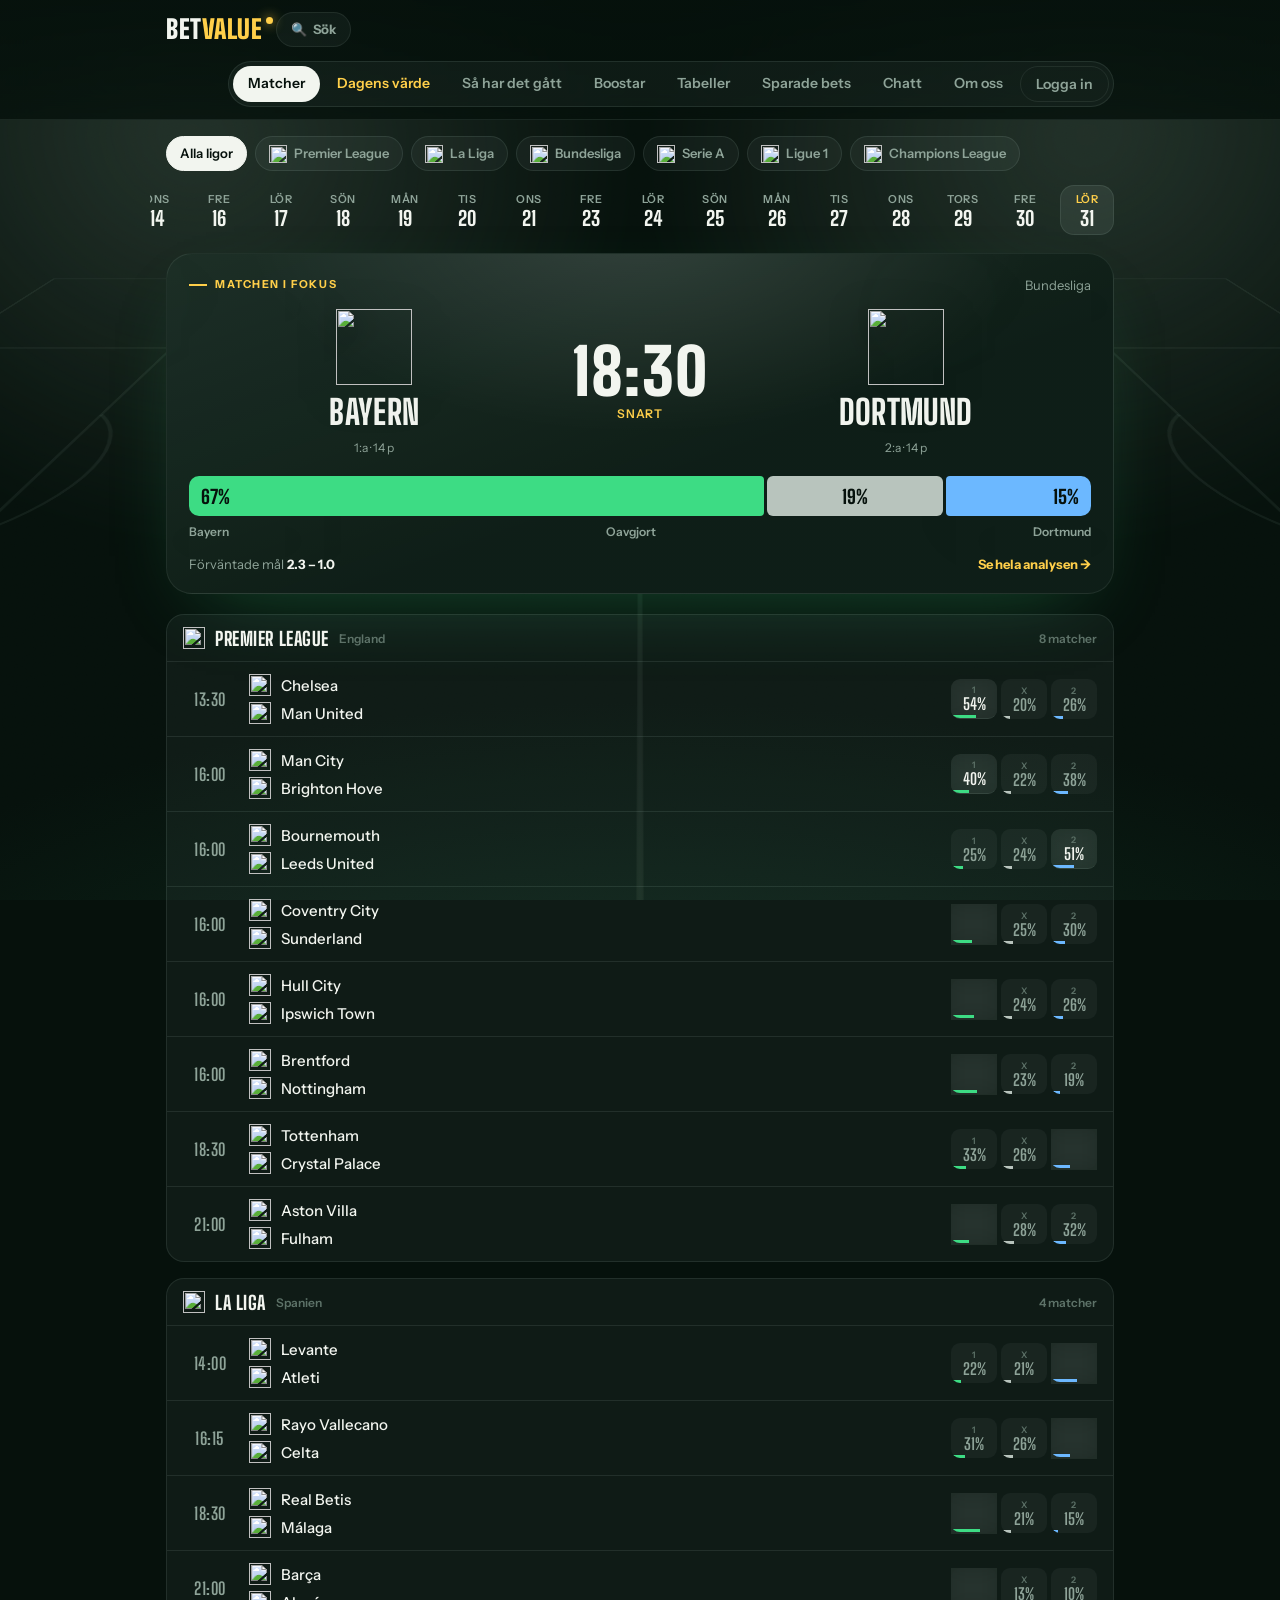
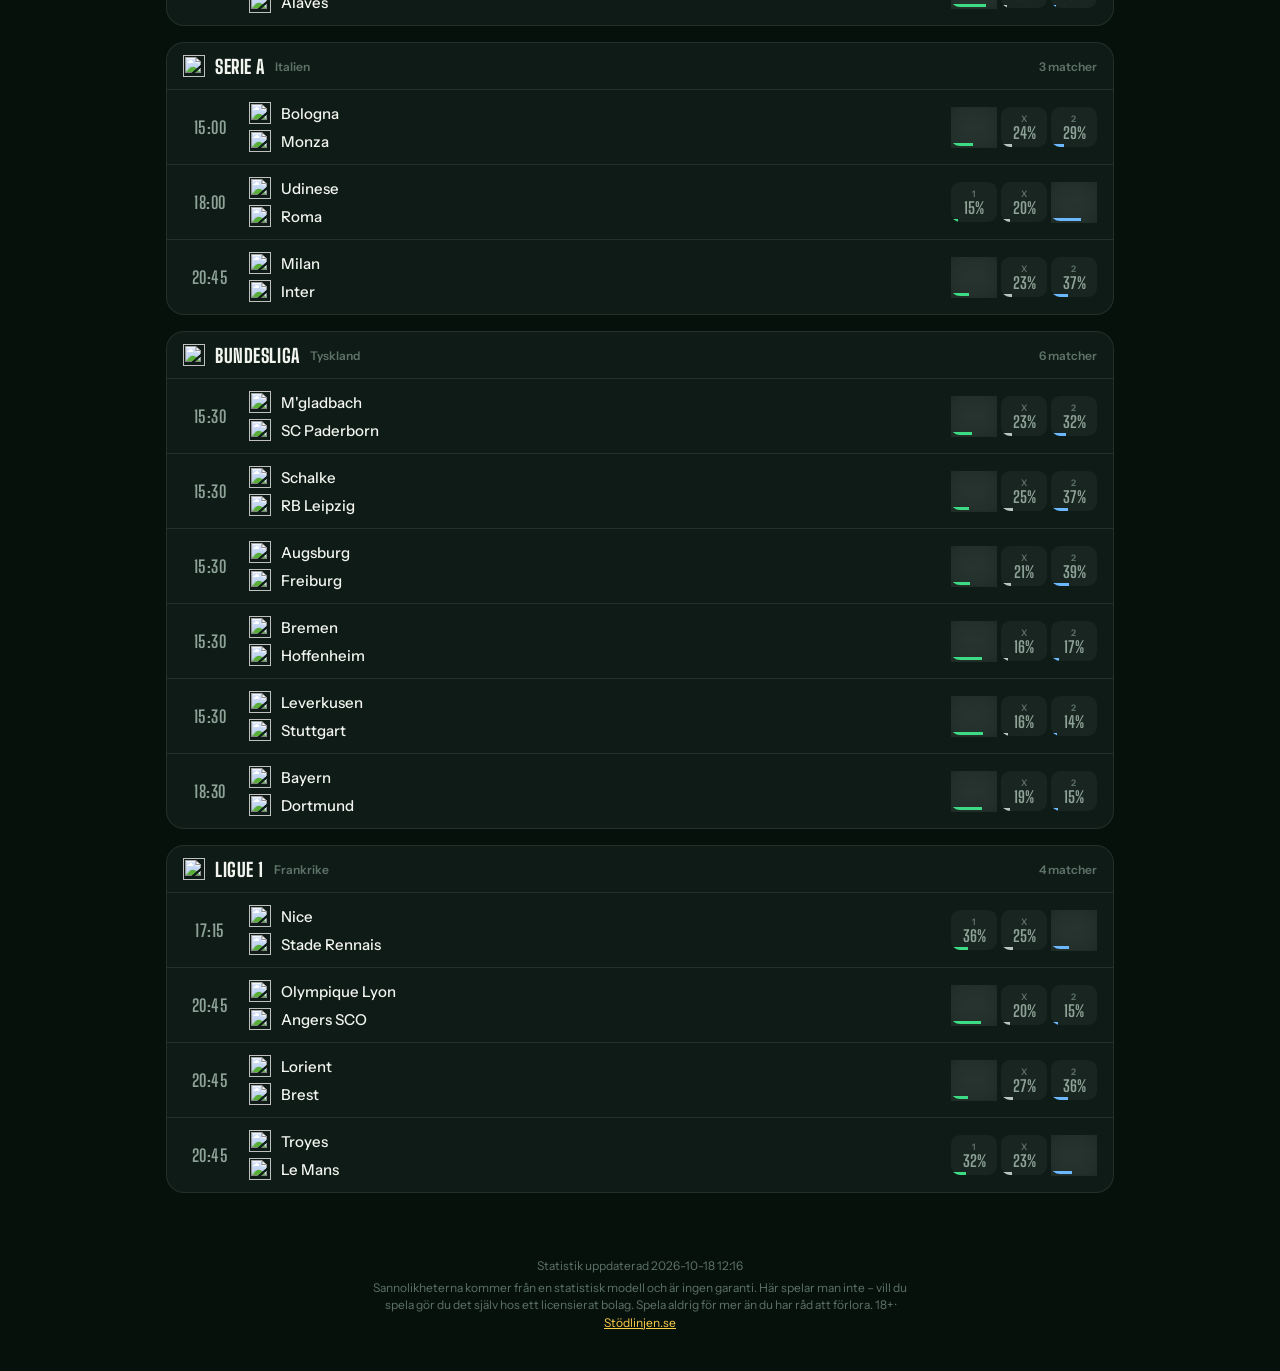
==== commit 4e728b51: "Ny flik Om oss: vad BetValue är och varför man ska bli medlem Co-Authored-By: Claude Opus 5.5 <norep" ====
--- a/index.html
+++ b/index.html
@@ -11,7 +11,7 @@
   <link rel="preconnect" href="https://fonts.googleapis.com">
   <link rel="preconnect" href="https://fonts.gstatic.com" crossorigin>
   <link rel="stylesheet" href="https://fonts.googleapis.com/css2?family=Big+Shoulders+Display:wght@600;800;900&family=Instrument+Sans:wght@400;500;600;700&display=swap">
-  <link rel="stylesheet" href="style.css?v=202610181031">
+  <link rel="stylesheet" href="style.css?v=202610181041">
 </head>
 <body>
   <div class="atmos" aria-hidden="true">
@@ -44,6 +44,7 @@
         <a href="./#tabeller" data-nav="tabeller">Tabeller</a>
         <a href="sparade.html" data-nav="sparade">Sparade bets</a>
         <a href="chatt.html" data-nav="chatt" class="chattab">Chatt</a>
+        <a href="om.html" data-nav="om">Om oss</a>
         <a href="konto.html" data-nav="konto" id="nav-account" class="acctab">Logga in</a>
       </nav>
     </div>
@@ -70,12 +71,12 @@
   </footer>
 
   <script src="https://cdn.jsdelivr.net/npm/@supabase/supabase-js@2.49.4/dist/umd/supabase.min.js"></script>
-  <script src="grade.js?v=202610181031"></script>
-  <script src="common.js?v=202610181031"></script>
-  <script src="espn.js?v=202610181031"></script>
-  <script src="live.js?v=202610181031"></script>
-  <script src="search.js?v=202610181031"></script>
-  <script src="auth.js?v=202610181031"></script>
-  <script src="app.js?v=202610181031"></script>
+  <script src="grade.js?v=202610181041"></script>
+  <script src="common.js?v=202610181041"></script>
+  <script src="espn.js?v=202610181041"></script>
+  <script src="live.js?v=202610181041"></script>
+  <script src="search.js?v=202610181041"></script>
+  <script src="auth.js?v=202610181041"></script>
+  <script src="app.js?v=202610181041"></script>
 </body>
 </html>
--- a/style.css
+++ b/style.css
@@ -1023,3 +1023,88 @@
 .tr-day small { font: 600 12px var(--body); text-transform: none; color: var(--muted); }
 .tips-periods { margin-bottom: 14px; }
 .tips-periods .day { min-width: 92px; }
+
+/* Liten länk "Se hur våra senaste bets har gått" */
+.teaser-slot:empty { display: none; }
+.teaser-slot { margin-top: 14px; }
+.teaser { display: flex; align-items: center; gap: 12px; padding: 11px 14px; border-radius: 14px; text-decoration: none; color: var(--chalk);
+  background: linear-gradient(110deg, rgba(61, 220, 132, .12), transparent 70%), var(--glass); border: 1px solid rgba(61, 220, 132, .28);
+  transition: border-color .2s, transform .2s; animation: rise .4s both; }
+.teaser:hover { border-color: rgba(61, 220, 132, .6); transform: translateY(-1px); }
+.teaser-dots { display: grid; grid-template-columns: repeat(5, 8px); gap: 4px; flex: none; }
+.teaser-dots i { width: 8px; height: 8px; border-radius: 50%; }
+.teaser-dots .w { background: var(--home); box-shadow: 0 0 6px rgba(61, 220, 132, .6); }
+.teaser-dots .l { background: var(--live); opacity: .8; }
+.teaser-txt { display: grid; gap: 1px; min-width: 0; flex: 1; text-align: left; }
+.teaser-txt b { font-size: 14px; }
+.teaser-txt small { color: var(--muted); font-size: 12px; }
+.teaser-go { color: var(--home); font-weight: 900; font-size: 18px; transition: transform .2s; }
+.teaser:hover .teaser-go { transform: translateX(3px); }
+
+/* ---------- Om oss ---------- */
+.about { display: grid; gap: 22px; }
+.about h2 { margin: 6px 0 12px; font: 900 clamp(30px, 5vw, 44px)/.95 var(--display); text-transform: uppercase; text-wrap: balance; }
+.about .label { color: var(--gold); }
+.about-hero { position: relative; padding: 40px 0 8px; animation: rise .5s both; }
+.about-hero h1 { margin: 8px 0 16px; font: 900 clamp(52px, 11vw, 112px)/.86 var(--display); text-transform: uppercase; }
+.about-hero h1 em { font-style: normal; background: linear-gradient(100deg, #fff1bf, var(--gold) 40%, #e3a015 75%, #fff1bf);
+  -webkit-background-clip: text; background-clip: text; color: transparent; }
+.about-lead { max-width: 58ch; margin: 0; font-size: clamp(17px, 2.2vw, 20px); line-height: 1.5; color: var(--chalk); opacity: .9; }
+.about-lead b { color: var(--gold); }
+.about-cta { display: flex; flex-wrap: wrap; gap: 10px; margin-top: 22px; }
+.about-cta.center { justify-content: center; }
+.about-cta .btn-gold { width: auto; padding: 15px 28px; text-decoration: none; }
+.about-cta .btn-ghost { display: inline-flex; align-items: center; text-decoration: none; padding: 12px 22px; }
+.about-facts { display: grid; grid-template-columns: repeat(4, 1fr); gap: 10px; margin-top: 30px; }
+.about-facts div { padding: 16px; border-radius: var(--r); background: var(--glass); border: 1px solid var(--line); }
+.about-facts b { display: block; font: 900 40px/1 var(--display); color: var(--chalk); }
+.about-facts small { color: var(--muted); font-size: 13px; }
+.about-sec { padding: 26px 0 4px; border-top: 1px solid var(--line); }
+.about-split { display: grid; grid-template-columns: minmax(0, 5fr) minmax(0, 7fr); gap: 12px 40px; }
+.about-text p { margin: 0 0 12px; line-height: 1.65; color: rgba(242, 245, 239, .85); }
+.about-text b { color: var(--chalk); }
+.about-steps { list-style: none; margin: 0; padding: 0; display: grid; grid-template-columns: repeat(4, 1fr); gap: 12px; counter-reset: s; }
+.about-steps li { padding: 18px; border-radius: var(--r); background: var(--glass); border: 1px solid var(--line); }
+.about-steps li span { display: grid; place-items: center; width: 34px; height: 34px; margin-bottom: 12px; border-radius: 50%; background: var(--gold-soft); color: var(--gold); font: 900 18px/1 var(--display); border: 1px solid rgba(255, 207, 74, .4); }
+.about-steps b { display: block; margin-bottom: 6px; font-size: 16px; }
+.about-steps p { margin: 0; color: var(--muted); font-size: 14px; line-height: 1.55; }
+.about-value { display: grid; grid-template-columns: minmax(0, 1fr) minmax(0, 1fr); gap: 20px 40px; align-items: center; }
+.value-card { padding: 20px; border-radius: 22px; background: linear-gradient(140deg, var(--gold-soft), transparent 60%), var(--night-2); border: 1px solid rgba(255, 207, 74, .3); }
+.vc-row { display: flex; justify-content: space-between; gap: 12px; padding: 10px 0; border-bottom: 1px dashed var(--line); color: var(--muted); }
+.vc-row b { color: var(--chalk); font: 800 22px/1 var(--display); }
+.vc-row b.gold { color: var(--gold); }
+.vc-row.total { border: 0; color: var(--chalk); font-weight: 700; }
+.vc-row.total b { font-size: 32px; color: var(--home); }
+.value-card p { margin: 6px 0 0; color: var(--muted); font-size: 13px; }
+.about-perks { display: grid; grid-template-columns: repeat(4, 1fr); gap: 12px; }
+.about-perks div { padding: 18px; border-radius: var(--r); background: var(--glass); border: 1px solid var(--line); transition: border-color .2s, transform .2s; }
+.about-perks div:hover { border-color: rgba(255, 207, 74, .35); transform: translateY(-2px); }
+.about-perks i { display: block; margin-bottom: 10px; font-style: normal; font-size: 24px; color: var(--gold); }
+.about-perks b { display: block; margin-bottom: 4px; }
+.about-perks p { margin: 0; color: var(--muted); font-size: 14px; line-height: 1.5; }
+.about-price { display: grid; justify-items: center; gap: 8px; padding: 34px 20px; border-radius: 28px; text-align: center;
+  background: radial-gradient(120% 120% at 50% 0%, rgba(255, 207, 74, .16), transparent 60%), var(--night-2); border: 1px solid rgba(255, 207, 74, .35); }
+.ap-price { display: flex; align-items: center; gap: 12px; }
+.ap-price b { font: 900 84px/1 var(--display); color: var(--gold); }
+.ap-price span { text-align: left; color: var(--muted); font-size: 14px; }
+.about-price > p { margin: 0; color: rgba(242, 245, 239, .85); }
+.about-faq { display: grid; gap: 8px; }
+.about-faq details { padding: 14px 16px; border-radius: 14px; background: var(--glass); border: 1px solid var(--line); }
+.about-faq summary { cursor: pointer; font-weight: 700; list-style: none; display: flex; justify-content: space-between; gap: 12px; }
+.about-faq summary::-webkit-details-marker { display: none; }
+.about-faq summary::after { content: "+"; color: var(--gold); font-size: 20px; line-height: 1; transition: transform .2s; }
+.about-faq details[open] summary::after { transform: rotate(45deg); }
+.about-faq p { margin: 10px 0 0; color: var(--muted); line-height: 1.6; }
+.about-faq a, .about-safe a { color: var(--gold); }
+.about-safe { margin: 0; padding: 14px 16px; border-radius: 14px; border: 1px solid var(--line); color: var(--muted); font-size: 14px; text-align: center; }
+.about-safe b { margin-right: 6px; padding: 2px 8px; border-radius: 99px; background: var(--live); color: #fff; font-size: 12px; }
+@media (max-width: 860px) {
+  .about-facts, .about-steps, .about-perks { grid-template-columns: repeat(2, 1fr); }
+  .about-split, .about-value { grid-template-columns: 1fr; }
+}
+@media (max-width: 480px) {
+  .about-facts b { font-size: 32px; }
+  .about-perks { grid-template-columns: 1fr; }
+  .about-steps { grid-template-columns: 1fr; }
+  .ap-price b { font-size: 64px; }
+}
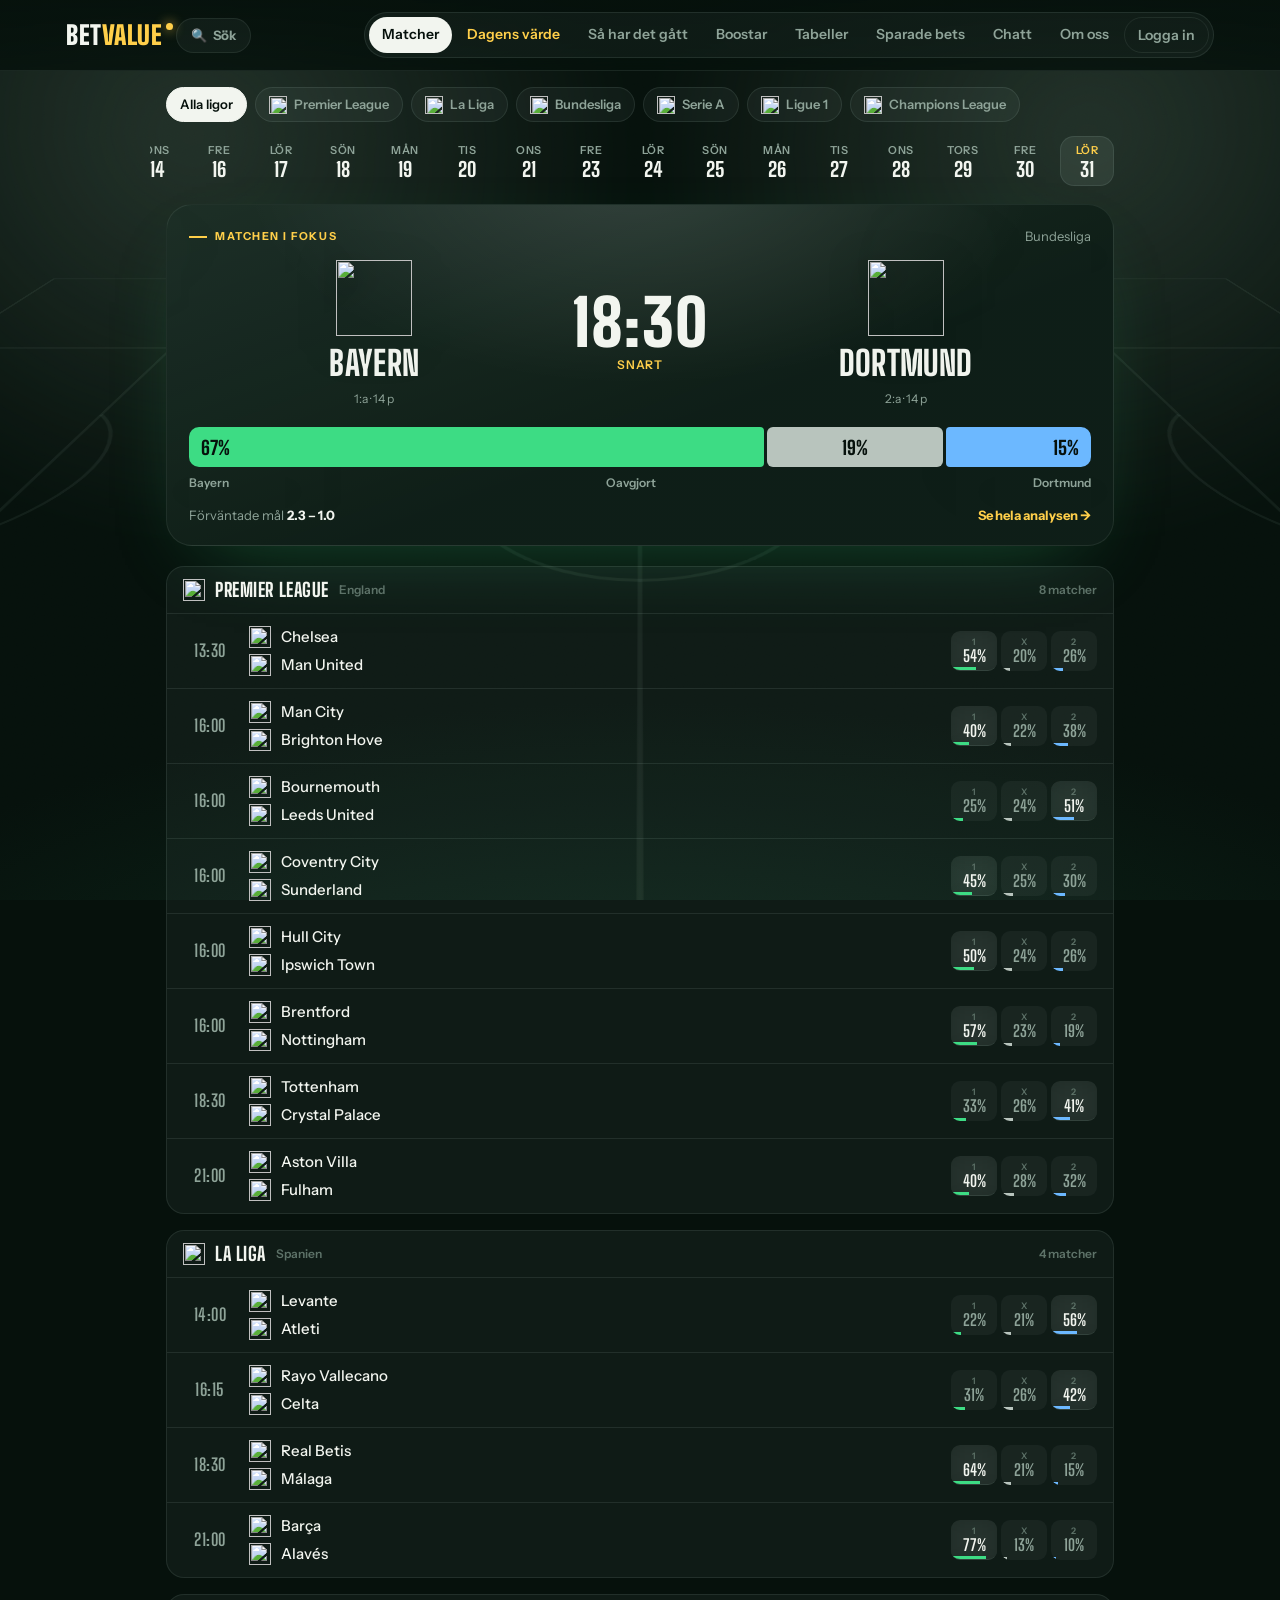
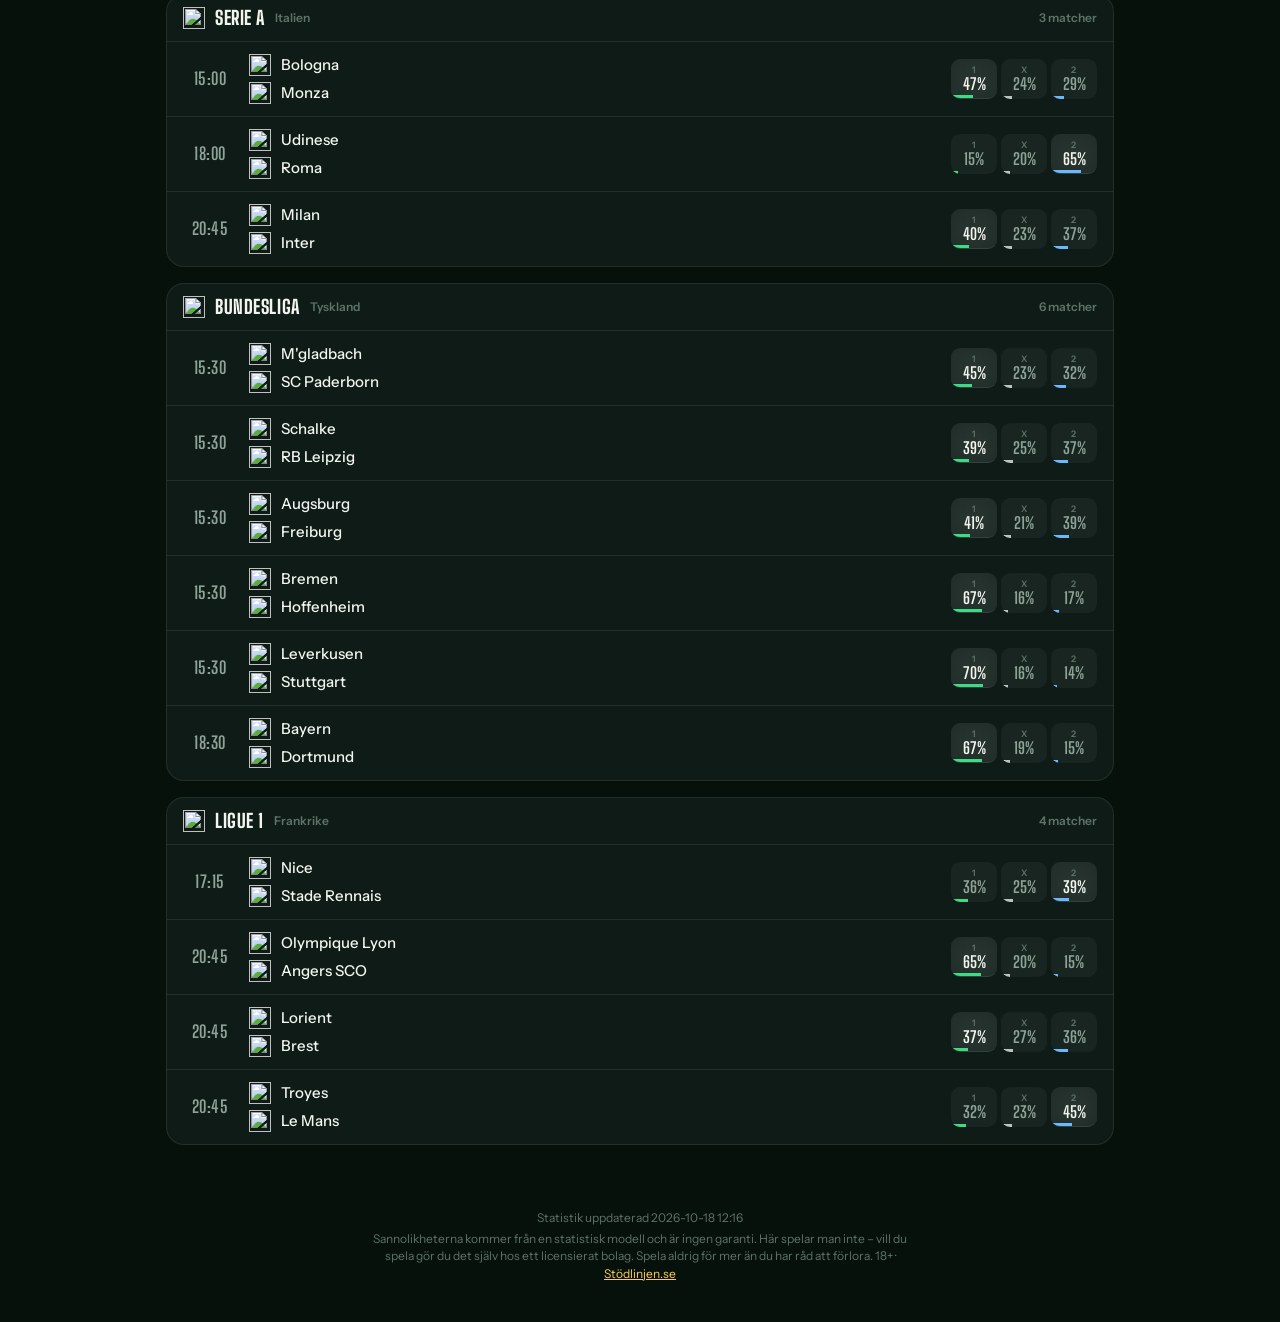
==== commit a78877dd: "Menyn får plats på en rad; Full öppenhet i stället för facit Co-Authored-By: Claude Opus 5.5 <norepl" ====
--- a/index.html
+++ b/index.html
@@ -11,7 +11,7 @@
   <link rel="preconnect" href="https://fonts.googleapis.com">
   <link rel="preconnect" href="https://fonts.gstatic.com" crossorigin>
   <link rel="stylesheet" href="https://fonts.googleapis.com/css2?family=Big+Shoulders+Display:wght@600;800;900&family=Instrument+Sans:wght@400;500;600;700&display=swap">
-  <link rel="stylesheet" href="style.css?v=202610181041">
+  <link rel="stylesheet" href="style.css?v=202610181042">
 </head>
 <body>
   <div class="atmos" aria-hidden="true">
@@ -71,12 +71,12 @@
   </footer>
 
   <script src="https://cdn.jsdelivr.net/npm/@supabase/supabase-js@2.49.4/dist/umd/supabase.min.js"></script>
-  <script src="grade.js?v=202610181041"></script>
-  <script src="common.js?v=202610181041"></script>
-  <script src="espn.js?v=202610181041"></script>
-  <script src="live.js?v=202610181041"></script>
-  <script src="search.js?v=202610181041"></script>
-  <script src="auth.js?v=202610181041"></script>
-  <script src="app.js?v=202610181041"></script>
+  <script src="grade.js?v=202610181042"></script>
+  <script src="common.js?v=202610181042"></script>
+  <script src="espn.js?v=202610181042"></script>
+  <script src="live.js?v=202610181042"></script>
+  <script src="search.js?v=202610181042"></script>
+  <script src="auth.js?v=202610181042"></script>
+  <script src="app.js?v=202610181042"></script>
 </body>
 </html>
--- a/style.css
+++ b/style.css
@@ -59,13 +59,13 @@
   backdrop-filter: blur(14px) saturate(140%); -webkit-backdrop-filter: blur(14px) saturate(140%);
   border-bottom: 1px solid var(--line); }
 .top-in { display: flex; align-items: center; gap: 14px; flex-wrap: wrap;
-  max-width: 980px; margin: 0 auto; padding: 12px var(--gutter-r) 12px var(--gutter-l); }
+  max-width: 1180px; margin: 0 auto; padding: 12px var(--gutter-r) 12px var(--gutter-l); }
 .brand { position: relative; font: 900 26px/1 var(--display); letter-spacing: .02em; color: var(--chalk); text-decoration: none; }
 .brand span { color: var(--gold); }
 .brand i { position: absolute; right: -11px; top: 1px; width: 7px; height: 7px; border-radius: 50%; background: var(--gold);
   box-shadow: 0 0 12px var(--gold); }
 .tabs { display: flex; gap: 2px; margin-left: auto; padding: 4px; border-radius: 999px; background: var(--glass); border: 1px solid var(--line); }
-.tabs a { padding: 7px 15px; border-radius: 999px; color: var(--muted); font-weight: 600; font-size: 14px; text-decoration: none; white-space: nowrap; transition: color .2s, background .2s; }
+.tabs a { padding: 7px 13px; border-radius: 999px; color: var(--muted); font-weight: 600; font-size: 14px; text-decoration: none; white-space: nowrap; transition: color .2s, background .2s; }
 .tabs a:hover { color: var(--chalk); }
 .tabs a.active { background: var(--chalk); color: var(--night); }
 .tabs a.goldtab { color: var(--gold); }
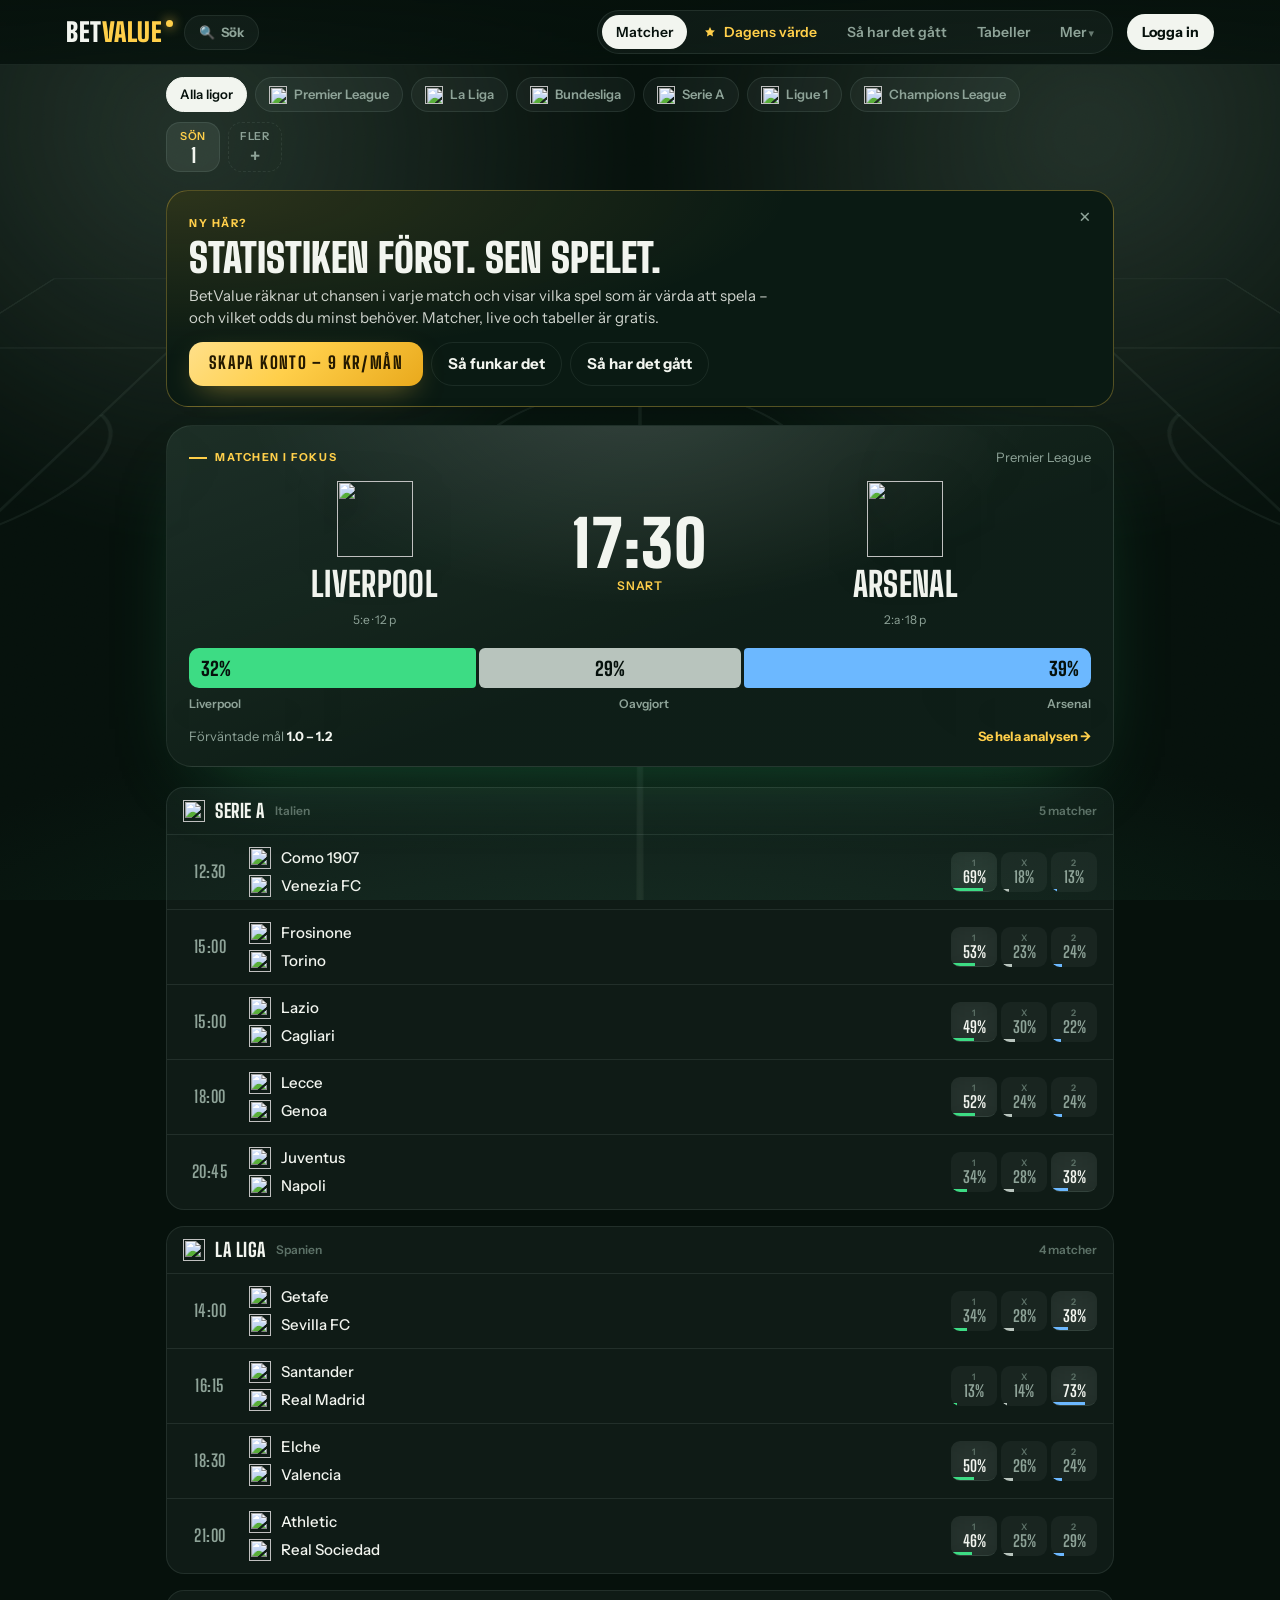
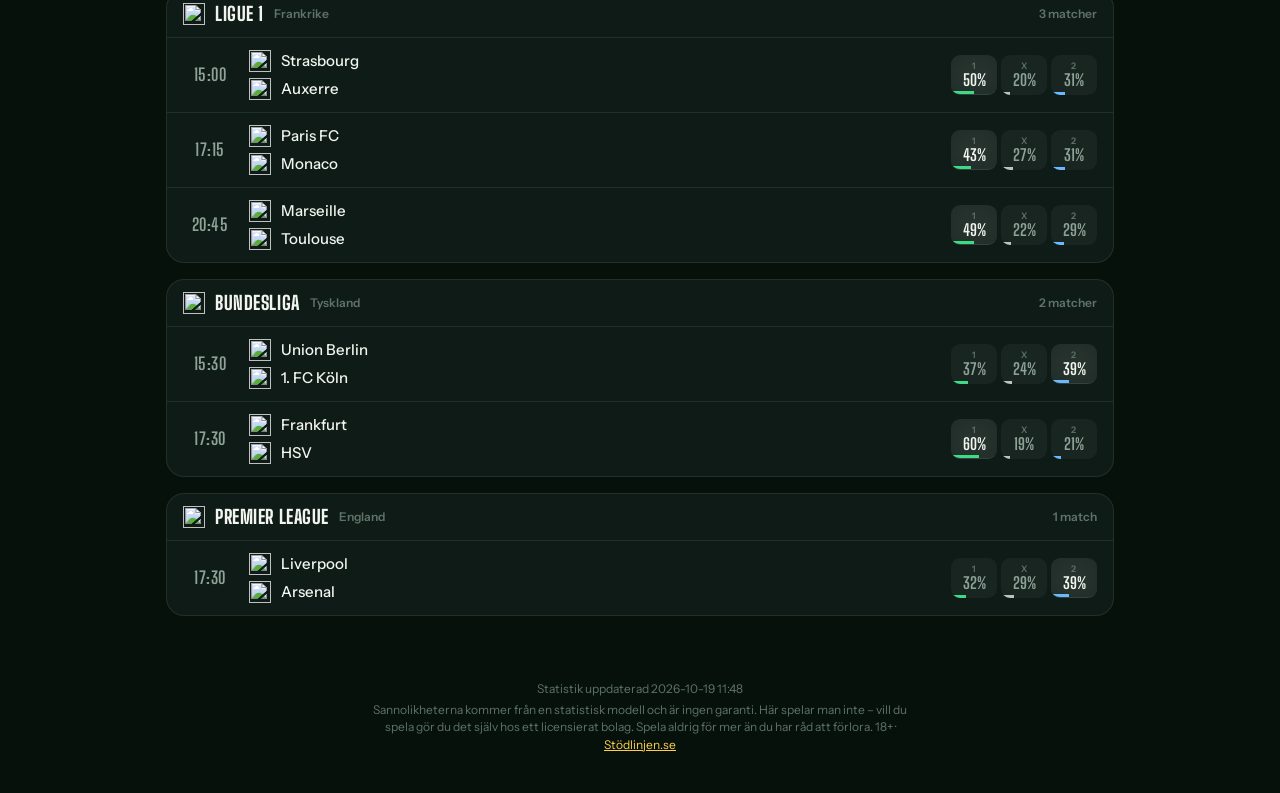
==== commit c927148a: "Demo: enklare meny, tydligare siffror och bättre tipsstatistik - Meny med 4 flikar + Mer; fast menyr" ====
--- a/index.html
+++ b/index.html
@@ -8,10 +8,15 @@
   <meta name="description" content="Matcher, vinstchanser och tabeller.">
   <title>BetValue</title>
   <link rel="icon" href="data:image/svg+xml,<svg xmlns='http://www.w3.org/2000/svg' viewBox='0 0 32 32'><rect width='32' height='32' rx='8' fill='%2306110c'/><circle cx='16' cy='16' r='9' fill='none' stroke='%23f2f5ef' stroke-width='2'/><circle cx='16' cy='16' r='3' fill='%23ffcf4a'/></svg>">
+  <link rel="manifest" href="manifest.webmanifest">
+  <link rel="apple-touch-icon" href="icon-192.png">
+  <meta name="apple-mobile-web-app-capable" content="yes">
+  <meta name="apple-mobile-web-app-title" content="BetValue">
+  <meta name="mobile-web-app-capable" content="yes">
   <link rel="preconnect" href="https://fonts.googleapis.com">
   <link rel="preconnect" href="https://fonts.gstatic.com" crossorigin>
   <link rel="stylesheet" href="https://fonts.googleapis.com/css2?family=Big+Shoulders+Display:wght@600;800;900&family=Instrument+Sans:wght@400;500;600;700&display=swap">
-  <link rel="stylesheet" href="style.css?v=202610181042">
+  <link rel="stylesheet" href="style.css?v=202610191200">
 </head>
 <body>
   <div class="atmos" aria-hidden="true">
@@ -35,18 +40,23 @@
   <header class="top">
     <div class="top-in">
       <a class="brand" href="./" aria-label="BetValue, startsida">BET<span>VALUE</span><i></i></a>
-      <a href="konto.html" class="acc-mobile" id="nav-account-m">Logga in</a>
-      <nav class="tabs">
-        <a href="./" data-nav="matcher">Matcher</a>
-        <a href="dagens-varde.html" data-nav="dagens" class="goldtab">Dagens värde</a>
-        <a href="tips.html" data-nav="tips">Så har det gått</a>
-        <a href="boostar.html" data-nav="boostar">Boostar</a>
-        <a href="./#tabeller" data-nav="tabeller">Tabeller</a>
-        <a href="sparade.html" data-nav="sparade">Sparade bets</a>
-        <a href="chatt.html" data-nav="chatt" class="chattab">Chatt</a>
-        <a href="om.html" data-nav="om">Om oss</a>
-        <a href="konto.html" data-nav="konto" id="nav-account" class="acctab">Logga in</a>
+      <nav class="tabs" aria-label="Huvudmeny">
+        <a href="./" data-nav="matcher"><svg viewBox="0 0 24 24" aria-hidden="true"><path d="M12 3a9 9 0 1 0 0 18 9 9 0 0 0 0-18Zm0 4.2 3.4 2.5-1.3 4H9.9l-1.3-4L12 7.2Z"/></svg><span>Matcher</span></a>
+        <a href="dagens-varde.html" data-nav="dagens" class="goldtab"><svg viewBox="0 0 24 24" aria-hidden="true"><path d="M12 3.5l2.6 5.3 5.8.8-4.2 4.1 1 5.8-5.2-2.7-5.2 2.7 1-5.8-4.2-4.1 5.8-.8L12 3.5Z"/></svg><span>Dagens värde</span></a>
+        <a href="tips.html" data-nav="tips"><svg viewBox="0 0 24 24" aria-hidden="true"><path d="M4 19V9m5.3 10V5m5.4 14v-7M20 19V8"/></svg><span data-short="Så gick det">Så har det gått</span></a>
+        <a href="./#tabeller" data-nav="tabeller"><svg viewBox="0 0 24 24" aria-hidden="true"><path d="M4 5h16v14H4zM4 10h16M4 15h16M9 5v14"/></svg><span>Tabeller</span></a>
+        <details class="more">
+          <summary data-nav-more><svg viewBox="0 0 24 24" aria-hidden="true"><path d="M5 12h.01M12 12h.01M19 12h.01"/></svg><span>Mer</span></summary>
+          <div class="more-menu">
+            <a href="boostar.html" data-nav="boostar"><svg viewBox="0 0 24 24" aria-hidden="true"><path d="M13 3 5 13.5h6L10 21l8-10.5h-6L13 3Z"/></svg><span>Boostar</span></a>
+            <a href="sparade.html" data-nav="sparade"><svg viewBox="0 0 24 24" aria-hidden="true"><path d="M7 3.5h10v17l-5-3.6-5 3.6v-17Z"/></svg><span>Sparade bets</span></a>
+            <a href="chatt.html" data-nav="chatt" class="chattab"><svg viewBox="0 0 24 24" aria-hidden="true"><path d="M5 5h14v10H10l-5 4V5Z"/></svg><span>Chatt</span></a>
+            <a href="om.html" data-nav="om"><svg viewBox="0 0 24 24" aria-hidden="true"><path d="M12 3a9 9 0 1 0 0 18 9 9 0 0 0 0-18Zm0 7v6m0-9h.01"/></svg><span>Om BetValue</span></a>
+            <button type="button" class="more-out" id="nav-logout" hidden><svg viewBox="0 0 24 24" aria-hidden="true"><path d="M14 4h5v16h-5M10 8l-4 4 4 4M6 12h10"/></svg><span>Logga ut</span></button>
+          </div>
+        </details>
       </nav>
+      <a href="konto.html" data-nav="konto" id="nav-account" class="acctab">Logga in</a>
     </div>
     <div class="ticker" id="ticker" hidden><div class="ticker-track" id="ticker-track"></div></div>
   </header>
@@ -71,12 +81,12 @@
   </footer>
 
   <script src="https://cdn.jsdelivr.net/npm/@supabase/supabase-js@2.49.4/dist/umd/supabase.min.js"></script>
-  <script src="grade.js?v=202610181042"></script>
-  <script src="common.js?v=202610181042"></script>
-  <script src="espn.js?v=202610181042"></script>
-  <script src="live.js?v=202610181042"></script>
-  <script src="search.js?v=202610181042"></script>
-  <script src="auth.js?v=202610181042"></script>
-  <script src="app.js?v=202610181042"></script>
+  <script src="grade.js?v=202610191200"></script>
+  <script src="common.js?v=202610191200"></script>
+  <script src="espn.js?v=202610191200"></script>
+  <script src="live.js?v=202610191200"></script>
+  <script src="search.js?v=202610191200"></script>
+  <script src="auth.js?v=202610191200"></script>
+  <script src="app.js?v=202610191200"></script>
 </body>
 </html>
--- a/style.css
+++ b/style.css
@@ -58,18 +58,60 @@
   background: linear-gradient(rgba(6, 17, 12, .94), rgba(6, 17, 12, .82));
   backdrop-filter: blur(14px) saturate(140%); -webkit-backdrop-filter: blur(14px) saturate(140%);
   border-bottom: 1px solid var(--line); }
-.top-in { display: flex; align-items: center; gap: 14px; flex-wrap: wrap;
-  max-width: 1180px; margin: 0 auto; padding: 12px var(--gutter-r) 12px var(--gutter-l); }
+.top-in { display: flex; align-items: center; gap: 14px;
+  max-width: 1180px; margin: 0 auto; padding: 10px var(--gutter-r) 10px var(--gutter-l); }
 .brand { position: relative; font: 900 26px/1 var(--display); letter-spacing: .02em; color: var(--chalk); text-decoration: none; }
 .brand span { color: var(--gold); }
 .brand i { position: absolute; right: -11px; top: 1px; width: 7px; height: 7px; border-radius: 50%; background: var(--gold);
   box-shadow: 0 0 12px var(--gold); }
-.tabs { display: flex; gap: 2px; margin-left: auto; padding: 4px; border-radius: 999px; background: var(--glass); border: 1px solid var(--line); }
-.tabs a { padding: 7px 13px; border-radius: 999px; color: var(--muted); font-weight: 600; font-size: 14px; text-decoration: none; white-space: nowrap; transition: color .2s, background .2s; }
-.tabs a:hover { color: var(--chalk); }
-.tabs a.active { background: var(--chalk); color: var(--night); }
-.tabs a.goldtab { color: var(--gold); }
-.tabs a.goldtab.active { background: linear-gradient(135deg, #ffe08a, var(--gold) 45%, #e9a91c); color: #2a1d00; box-shadow: 0 0 18px rgba(255, 207, 74, .35); }
+/* Huvudmeny: fyra flikar + Mer. På mobilen blir den en fast rad längst ned (se @media nedan). */
+.tabs { display: flex; align-items: center; gap: 2px; margin-left: auto; padding: 4px; border-radius: 999px; background: var(--glass); border: 1px solid var(--line); }
+.tabs > a, .more > summary { position: relative; display: flex; align-items: center; gap: 7px; padding: 7px 14px; border-radius: 999px; color: var(--muted);
+  font-weight: 600; font-size: 14px; text-decoration: none; white-space: nowrap; transition: color .2s, background .2s; }
+.tabs svg { width: 17px; height: 17px; flex: none; fill: none; stroke: currentColor; stroke-width: 2; stroke-linecap: round; stroke-linejoin: round; }
+.tabs > a:not(.goldtab) svg { display: none; }
+.tabs > a:hover, .more > summary:hover { color: var(--chalk); }
+.tabs > a.active, .more > summary.active { background: var(--chalk); color: var(--night); }
+.tabs > a.goldtab { color: var(--gold); }
+.tabs > a.goldtab svg { width: 14px; height: 14px; fill: currentColor; stroke: none; }
+.tabs > a.goldtab.active { background: linear-gradient(135deg, #ffe08a, var(--gold) 45%, #e9a91c); color: #2a1d00; box-shadow: 0 0 18px rgba(255, 207, 74, .35); }
+.more { position: relative; }
+.more > summary { list-style: none; cursor: pointer; margin: 0; }
+.more > summary::-webkit-details-marker { display: none; }
+.more > summary svg { display: none; }
+.more > summary span::after { content: " ▾"; font-size: 11px; opacity: .7; }
+.more-menu { position: absolute; right: 0; top: calc(100% + 10px); z-index: 20; display: grid; min-width: 210px; padding: 6px; border-radius: 16px;
+  background: var(--night-2); border: 1px solid var(--glass-2); box-shadow: 0 24px 60px -20px rgba(0, 0, 0, .9); animation: up .2s both; }
+.more-menu a, .more-menu button { position: relative; display: flex; align-items: center; gap: 10px; width: 100%; padding: 10px 12px; border-radius: 10px;
+  color: var(--chalk); font-weight: 600; font-size: 14px; text-decoration: none; text-align: left; }
+.more-menu a:hover, .more-menu button:hover { background: var(--glass-2); }
+.more-menu a.active { color: var(--gold); }
+.more-menu svg { width: 18px; height: 18px; color: var(--muted); }
+.more-menu a.active svg { color: var(--gold); }
+.more-menu .more-out { margin-top: 4px; border-top: 1px solid var(--line); border-radius: 0 0 10px 10px; color: var(--muted); }
+#nav-account { flex: none; padding: 7px 14px; border-radius: 999px; border: 1px solid var(--glass-2); color: var(--chalk); font-weight: 700; font-size: 14px; text-decoration: none; white-space: nowrap; }
+#nav-account:hover, #nav-account.active { border-color: var(--chalk); }
+#nav-account:not(.signed-in) { background: var(--chalk); color: var(--night); }
+#nav-account.signed-in::before { content: ""; display: inline-block; width: 7px; height: 7px; margin-right: 7px; border-radius: 50%; background: var(--home); vertical-align: 1px; }
+@media (max-width: 760px) {
+  body { padding-bottom: calc(64px + env(safe-area-inset-bottom, 0px)); }
+  /* backdrop-filter gör att position: fixed räknas från sidhuvudet i stället för skärmen – av på mobilen */
+  .top { backdrop-filter: none; -webkit-backdrop-filter: none; background: rgba(6, 17, 12, .97); }
+  .top-in { gap: 10px; }
+  #nav-account { margin-left: auto; padding: 6px 12px; font-size: 13px; max-width: 46vw; overflow: hidden; text-overflow: ellipsis; }
+  .tabs { position: fixed; left: 0; right: 0; bottom: 0; z-index: 25; display: grid; grid-template-columns: repeat(5, 1fr); gap: 0; margin: 0;
+    padding: 6px max(6px, env(safe-area-inset-right, 0px)) calc(6px + env(safe-area-inset-bottom, 0px)) max(6px, env(safe-area-inset-left, 0px));
+    border-radius: 0; border: 0; border-top: 1px solid var(--glass-2); background: rgba(6, 17, 12, .98); }
+  .tabs > a, .more > summary { flex-direction: column; justify-content: center; gap: 3px; padding: 6px 2px; border-radius: 12px; font-size: 10.5px; font-weight: 700; text-align: center; }
+  .tabs > a span, .more > summary span { overflow: hidden; text-overflow: ellipsis; max-width: 100%; }
+  .tabs > a svg, .tabs > a:not(.goldtab) svg, .more > summary svg { display: block; width: 22px; height: 22px; }
+  .tabs > a.goldtab svg { width: 22px; height: 22px; }
+  .tabs > a.active, .more > summary.active { background: var(--glass-2); color: var(--chalk); }
+  .tabs > a.goldtab.active { background: var(--gold-soft); color: var(--gold); box-shadow: none; }
+  .more > summary span::after { content: none; }
+  .more-menu { position: fixed; top: auto; right: 8px; left: 8px; bottom: calc(72px + env(safe-area-inset-bottom, 0px)); min-width: 0; }
+  .more-menu a, .more-menu button { padding: 13px 12px; font-size: 15px; }
+}
 
 /* Rullande resultatrad */
 .ticker { overflow: hidden; border-top: 1px solid var(--line); font-size: 13px; white-space: nowrap;
@@ -228,11 +270,6 @@
   .brand { font-size: 22px; }
   .side-t img, .side-t .crest { width: 54px; height: 54px; }
   .hero { padding: 18px 16px; }
-}
-@media (max-width: 760px) {
-  .tabs { order: 3; width: 100%; margin-left: 0; overflow-x: auto; scrollbar-width: none; }
-  .tabs::-webkit-scrollbar { display: none; }
-  .tabs a { flex: 1; text-align: center; padding: 7px 10px; font-size: 13px; }
 }
 
 /* ---------- Matchdetaljer ---------- */
@@ -297,8 +334,8 @@
 }
 
 /* ---------- Sidrubrik (Dagens värde, Boostar) ---------- */
-.page-head { max-width: 980px; margin: 0 auto; padding: 26px var(--gutter-r) 0 var(--gutter-l); animation: rise .5s both; }
-.page-head h1 { margin: 6px 0 6px; font: 900 clamp(46px, 9vw, 92px)/.88 var(--display); text-transform: uppercase; letter-spacing: .005em; text-wrap: balance; }
+.page-head { max-width: 980px; margin: 0 auto; padding: 20px var(--gutter-r) 0 var(--gutter-l); animation: rise .5s both; }
+.page-head h1 { margin: 6px 0 6px; font: 900 clamp(40px, 8vw, 76px)/.88 var(--display); text-transform: uppercase; letter-spacing: .005em; text-wrap: balance; }
 .page-head h1 em { font-style: normal; background: linear-gradient(100deg, #fff1bf, var(--gold) 40%, #e3a015 75%, #fff1bf);
   background-size: 220% 100%; -webkit-background-clip: text; background-clip: text; color: transparent; animation: sheen 6s ease-in-out infinite; }
 .page-head p { margin: 0; color: var(--muted); max-width: 60ch; }
@@ -602,8 +639,6 @@
 .squad .team-cell div { display: grid; gap: 1px; }
 
 /* ---------- Konto ---------- */
-.tabs a.acctab { border: 1px solid var(--glass-2); }
-.tabs a.acctab.signed-in::before { content: ""; display: inline-block; width: 7px; height: 7px; margin-right: 6px; border-radius: 50%; background: var(--home); vertical-align: 1px; }
 .auth-card { max-width: 460px; margin: 6px auto 0; padding: 24px; border-radius: 24px; background: var(--night-2); border: 1px solid var(--glass-2); box-shadow: 0 30px 80px -40px rgba(0, 0, 0, .8); animation: rise .45s both; }
 .auth-card h2 { margin: 6px 0 8px; font: 900 40px/1 var(--display); text-transform: uppercase; }
 .auth-tabs { display: grid; grid-template-columns: 1fr 1fr; gap: 4px; padding: 4px; margin-bottom: 18px; border-radius: 999px; background: var(--glass); }
@@ -676,9 +711,6 @@
 .goldhero .savebet.on { background: #1b1300; color: var(--gold); }
 .goldhero .savebet.on b { color: var(--gold); }
 .goldhero, .pcard, .plink { cursor: pointer; }
-.logout-btn { padding: 7px 13px; border-radius: 999px; border: 1px solid var(--glass-2); color: var(--muted); font-size: 13px; font-weight: 700; }
-.logout-btn:hover { color: var(--chalk); border-color: var(--chalk); }
-@media (max-width: 760px) { .logout-btn { margin-left: auto; } }
 
 /* Mina bets */
 .sb-stats { display: grid; grid-template-columns: repeat(auto-fit, minmax(100px, 1fr)); gap: 8px; margin-bottom: 16px; }
@@ -715,15 +747,6 @@
 .sb-link i { margin-left: auto; font-style: normal; font-size: 22px; color: var(--gold); }
 .locked .btn-gold { display: block; margin-top: 6px; }
 
-/* Kontoknapp uppe till höger på mobilen (menyn har för många flikar för att den ska synas där) */
-.acc-mobile { display: none; padding: 7px 13px; border-radius: 999px; background: var(--chalk); color: var(--night); font-size: 13px; font-weight: 700; text-decoration: none; }
-.acc-mobile.signed-in { background: var(--glass-2); color: var(--chalk); }
-.acc-mobile.signed-in::before { content: ""; display: inline-block; width: 7px; height: 7px; margin-right: 6px; border-radius: 50%; background: var(--home); }
-@media (max-width: 760px) {
-  .acc-mobile { display: inline-block; margin-left: auto; }
-  .tabs a.acctab { display: none; }
-  .logout-btn { margin-left: 0; order: 2; }
-}
 
 /* ---------- Vänner ---------- */
 .fr-add { display: grid; grid-template-columns: minmax(0, 1fr) auto; align-items: end; gap: 10px; margin-bottom: 14px; }
@@ -749,12 +772,12 @@
 .fr-bet .fb-main small { grid-column: auto; color: var(--dim); }
 .fr-bet em { font: 800 17px/1 var(--display); font-style: normal; color: var(--gold); }
 @media (max-width: 560px) { .fr { grid-template-columns: auto minmax(0, 1fr); } .fr-btns { grid-column: 1 / -1; grid-row: auto; } }
-#nav-account.has-req, #nav-account-m.has-req { position: relative; }
-#nav-account.has-req::after, #nav-account-m.has-req::after { content: ""; position: absolute; top: 2px; right: 2px; width: 9px; height: 9px; border-radius: 50%; background: var(--live); box-shadow: 0 0 0 2px var(--night); }
+#nav-account.has-req { position: relative; }
+#nav-account.has-req::after { content: ""; position: absolute; top: 2px; right: 2px; width: 9px; height: 9px; border-radius: 50%; background: var(--live); box-shadow: 0 0 0 2px var(--night); }
 
 /* ---------- Chatt ---------- */
-.tabs a.chattab { position: relative; }
-.tabs a[data-badge]:not([data-badge=""])::after { content: attr(data-badge); position: absolute; top: -4px; right: -4px; min-width: 18px; height: 18px; padding: 0 5px;
+.more-menu [data-badge]:not([data-badge=""])::after { position: static !important; margin-left: auto; }
+.tabs [data-badge]:not([data-badge=""])::after { content: attr(data-badge); position: absolute; top: -4px; right: -4px; min-width: 18px; height: 18px; padding: 0 5px;
   border-radius: 999px; background: var(--live); color: #fff; font: 800 11px/18px var(--body); text-align: center; box-shadow: 0 0 0 2px var(--night); }
 .chat-page main { max-width: 1180px; padding-top: 14px; }
 .chat { display: grid; grid-template-columns: 320px minmax(0, 1fr); height: calc(100vh - 170px); min-height: 520px; border-radius: 24px; overflow: hidden;
@@ -1108,3 +1131,124 @@
   .about-steps { grid-template-columns: 1fr; }
   .ap-price b { font-size: 64px; }
 }
+
+/* ---------- Demo 2026-10: tydligare siffror, tips på Matcher, statistik ---------- */
+
+/* Ordlista: "Så läser du siffrorna" */
+.gloss { margin: 0 0 8px; border-radius: 14px; background: var(--glass); border: 1px solid var(--line); }
+.gloss summary { display: flex; align-items: center; gap: 8px; margin: 0; padding: 11px 14px; list-style: none; color: var(--muted); font-size: 13px; font-weight: 700; }
+.gloss summary::-webkit-details-marker { display: none; }
+.gloss summary i { display: grid; place-items: center; width: 18px; height: 18px; border-radius: 50%; border: 1.5px solid currentColor; font: 800 11px/1 var(--body); font-style: normal; }
+.gloss[open] summary { color: var(--chalk); }
+.gloss dl { display: grid; grid-template-columns: repeat(auto-fit, minmax(min(100%, 220px), 1fr)); gap: 8px; margin: 0; padding: 0 14px 14px; }
+.gloss dl div { padding: 10px 12px; border-radius: 10px; background: var(--night-2); }
+.gloss dt { font-weight: 700; color: var(--gold); font-size: 13px; }
+.gloss dd { margin: 3px 0 0; color: var(--muted); font-size: 13px; line-height: 1.5; }
+
+/* Odds saknas */
+.odds-off { display: grid; gap: 2px; margin: 0 0 14px; padding: 12px 16px; border-radius: 14px; border: 1px solid rgba(255, 207, 74, .4); background: var(--gold-soft); font-size: 13px; color: var(--chalk); }
+.odds-off > b { color: var(--gold); font-size: 14px; }
+.odds-off span { color: rgba(242, 245, 239, .8); }
+.odds-off span b { color: var(--gold); }
+
+/* Kort: en siffra att jämföra med (lägsta odds / värde) lyses upp, resten är stöd */
+.pc-nums { grid-template-columns: none; grid-auto-flow: column; grid-auto-columns: 1fr; }
+.pc-nums .hl b { font-size: 26px; }
+.gh-nums .gh-key { background: rgba(27, 19, 0, .88); color: var(--gold); box-shadow: none; }
+.gh-nums .gh-key b { font-size: 44px; }
+.gh-nums .gh-key em { opacity: .85; color: #ffe9a8; }
+.note.center { text-align: center; margin-top: 26px; font-size: 14px; }
+
+/* Matcher: ★ på matcher med tips */
+.tipmark { display: block; margin-top: 4px; font: 800 10px/1 var(--body); font-style: normal; letter-spacing: .04em; color: var(--gold); white-space: nowrap; }
+.tips-link { display: flex; align-items: center; gap: 10px; margin: -6px 0 18px; padding: 12px 16px; border-radius: 16px; text-decoration: none; color: var(--chalk);
+  background: linear-gradient(120deg, rgba(255, 207, 74, .14), transparent 70%), var(--glass); border: 1px solid rgba(255, 207, 74, .3); transition: border-color .2s; }
+.tips-link:hover { border-color: var(--gold); }
+.tips-link > span { color: var(--gold); font-size: 18px; }
+.tips-link small { color: var(--muted); font-size: 12px; }
+.tips-link i { margin-left: auto; font-style: normal; color: var(--gold); font-weight: 900; }
+@media (max-width: 520px) { .tips-link { flex-wrap: wrap; } .tips-link small { flex-basis: 100%; order: 3; padding-left: 28px; margin-top: -6px; } }
+
+/* Odds under procenten */
+.probs.with-odds > span { height: 50px; }
+.probs > span u { display: block; margin-top: 3px; font: 600 10px/1 var(--body); text-decoration: none; color: var(--dim); }
+.probs > span.val u { color: var(--gold); }
+
+/* Fler dagar */
+.day.more-days { border: 1px dashed var(--glass-2); }
+.day.more-days b { color: var(--muted); }
+
+/* Ny här? */
+.intro { position: relative; margin-bottom: 18px; padding: 20px 22px; border-radius: 22px; animation: rise .45s both;
+  background: radial-gradient(120% 140% at 0% 0%, rgba(255, 207, 74, .14), transparent 55%), var(--night-2); border: 1px solid rgba(255, 207, 74, .3); }
+.intro .label { color: var(--gold); }
+.intro h2 { margin: 6px 0 8px; font: 900 clamp(28px, 5vw, 40px)/.95 var(--display); text-transform: uppercase; }
+.intro p { margin: 0; max-width: 60ch; color: rgba(242, 245, 239, .85); }
+.intro-cta { display: flex; flex-wrap: wrap; gap: 8px; margin-top: 14px; }
+.intro-cta .btn-gold { width: auto; padding: 12px 20px; font-size: 17px; text-decoration: none; }
+.intro-cta .btn-ghost { display: inline-flex; align-items: center; text-decoration: none; }
+.intro-x { position: absolute; top: 10px; right: 12px; width: 32px; height: 32px; border-radius: 50%; color: var(--muted); font-size: 22px; }
+.intro-x:hover { background: var(--glass-2); color: var(--chalk); }
+
+/* Filtren: ligorna visar bara märket på mobilen (namnet syns på den valda) */
+.filters { gap: 6px; padding-top: 10px; }
+@media (max-width: 600px) {
+  .chips .chip[data-comp]:not([data-comp="ALL"]):not(.active) { font-size: 0; gap: 0; padding: 7px 10px; }
+  .chips .chip[data-comp] img { width: 20px; height: 20px; }
+  .day { min-width: 46px; padding: 5px 6px; }
+}
+
+/* Så har det gått */
+.tips-filters { display: grid; gap: 8px; margin-bottom: 14px; }
+.tips-filters .tips-periods { margin: 0; }
+
+.tips-filters .chip { cursor: pointer; }
+.money { display: grid; grid-template-columns: auto 1fr; align-items: baseline; gap: 2px 14px; padding: 12px 14px; border-radius: 14px; background: var(--night-2); border: 1px solid var(--line); }
+.money small { grid-column: 1 / -1; font-size: 11px; font-weight: 700; letter-spacing: .1em; text-transform: uppercase; color: var(--muted); }
+.money b { font: 900 34px/1 var(--display); }
+.money.up b { color: var(--home); }
+.money.down b { color: var(--live); }
+.money span { color: var(--muted); font-size: 13px; }
+.money.ex { border-style: dashed; }
+.tr-split { display: grid; grid-template-columns: repeat(auto-fit, minmax(min(100%, 200px), 1fr)); gap: 8px; }
+.tr-split div { padding: 10px 12px; border-radius: 12px; background: var(--glass); border: 1px solid var(--line); }
+.tr-split small { display: block; color: var(--muted); font-size: 11px; font-weight: 700; letter-spacing: .06em; text-transform: uppercase; }
+.tr-split b { font: 900 26px/1.1 var(--display); }
+.tr-split i { font-style: normal; color: var(--dim); font-size: 18px; }
+.tr-split span { display: block; color: var(--muted); font-size: 12px; }
+.tr-back { color: var(--dim); font-style: italic; }
+.tr-row em small { display: block; color: var(--dim); font-size: 11px; text-align: right; }
+.tr-day { padding: 8px 10px; border-radius: 10px; border-left: 4px solid var(--glass-2); background: var(--glass); }
+.tr-day.good { border-left-color: var(--home); }
+.tr-day.bad { border-left-color: var(--live); }
+.tr-day.good small { color: var(--home); }
+.tr-day.bad small { color: #ff8f99; }
+.cal { display: grid; gap: 10px; }
+.cal .note { margin: 0; }
+.cal-legend { display: flex; gap: 16px; font-size: 12px; color: var(--muted); }
+.cal-legend span { display: inline-flex; align-items: center; gap: 6px; }
+.cal-legend i { width: 14px; height: 10px; border-radius: 3px; background: var(--home); }
+.cal-legend u { width: 3px; height: 14px; border-radius: 2px; background: var(--chalk); }
+.cal-row { display: grid; grid-template-columns: 78px minmax(0, 1fr) 76px; align-items: center; gap: 12px; }
+.cal-band { font: 800 16px/1 var(--display); }
+.cal-band small, .cal-val small { display: block; margin-top: 2px; font: 600 11px/1.2 var(--body); color: var(--dim); }
+.cal-track { position: relative; height: 16px; border-radius: 4px; background: var(--glass-2); }
+.cal-track i { position: absolute; left: 0; top: 0; bottom: 0; border-radius: 4px; background: var(--home); }
+.cal-track u { position: absolute; top: -4px; bottom: -4px; width: 3px; margin-left: -1.5px; border-radius: 2px; background: var(--chalk); box-shadow: 0 0 0 2px var(--night); }
+.cal-val { text-align: right; }
+.cal-val b { font: 800 18px/1 var(--display); }
+.cta-wait { visibility: hidden; }
+.ap-list { display: grid; gap: 8px; margin: 8px 0 4px; padding: 0; list-style: none; text-align: left; }
+.ap-list li { position: relative; padding-left: 30px; color: rgba(242, 245, 239, .85); }
+.ap-list li::before { content: "✓"; position: absolute; left: 0; top: 0; display: grid; place-items: center; width: 20px; height: 20px; border-radius: 50%;
+  background: var(--gold-soft); color: var(--gold); font-size: 12px; font-weight: 900; border: 1px solid rgba(255, 207, 74, .4); }
+.ap-list b { color: var(--chalk); }
+.about-value .teaser-slot { margin-top: 6px; }
+.empty-small { margin: 0; padding: 16px; border-radius: var(--r); border: 1px dashed var(--glass-2); color: var(--muted); font-size: 14px; text-align: center; }
+.cr-nums .hl { background: var(--gold-soft); box-shadow: inset 0 0 0 1px rgba(255, 207, 74, .3); }
+.cr-nums .hl b, .cr-nums .hl small { color: var(--gold); }
+.top-in .search-btn { margin-left: 8px; }
+@media (max-width: 760px) {
+  .tabs [data-short] { font-size: 0; }
+  .tabs [data-short]::before { content: attr(data-short); font-size: 10.5px; }
+}
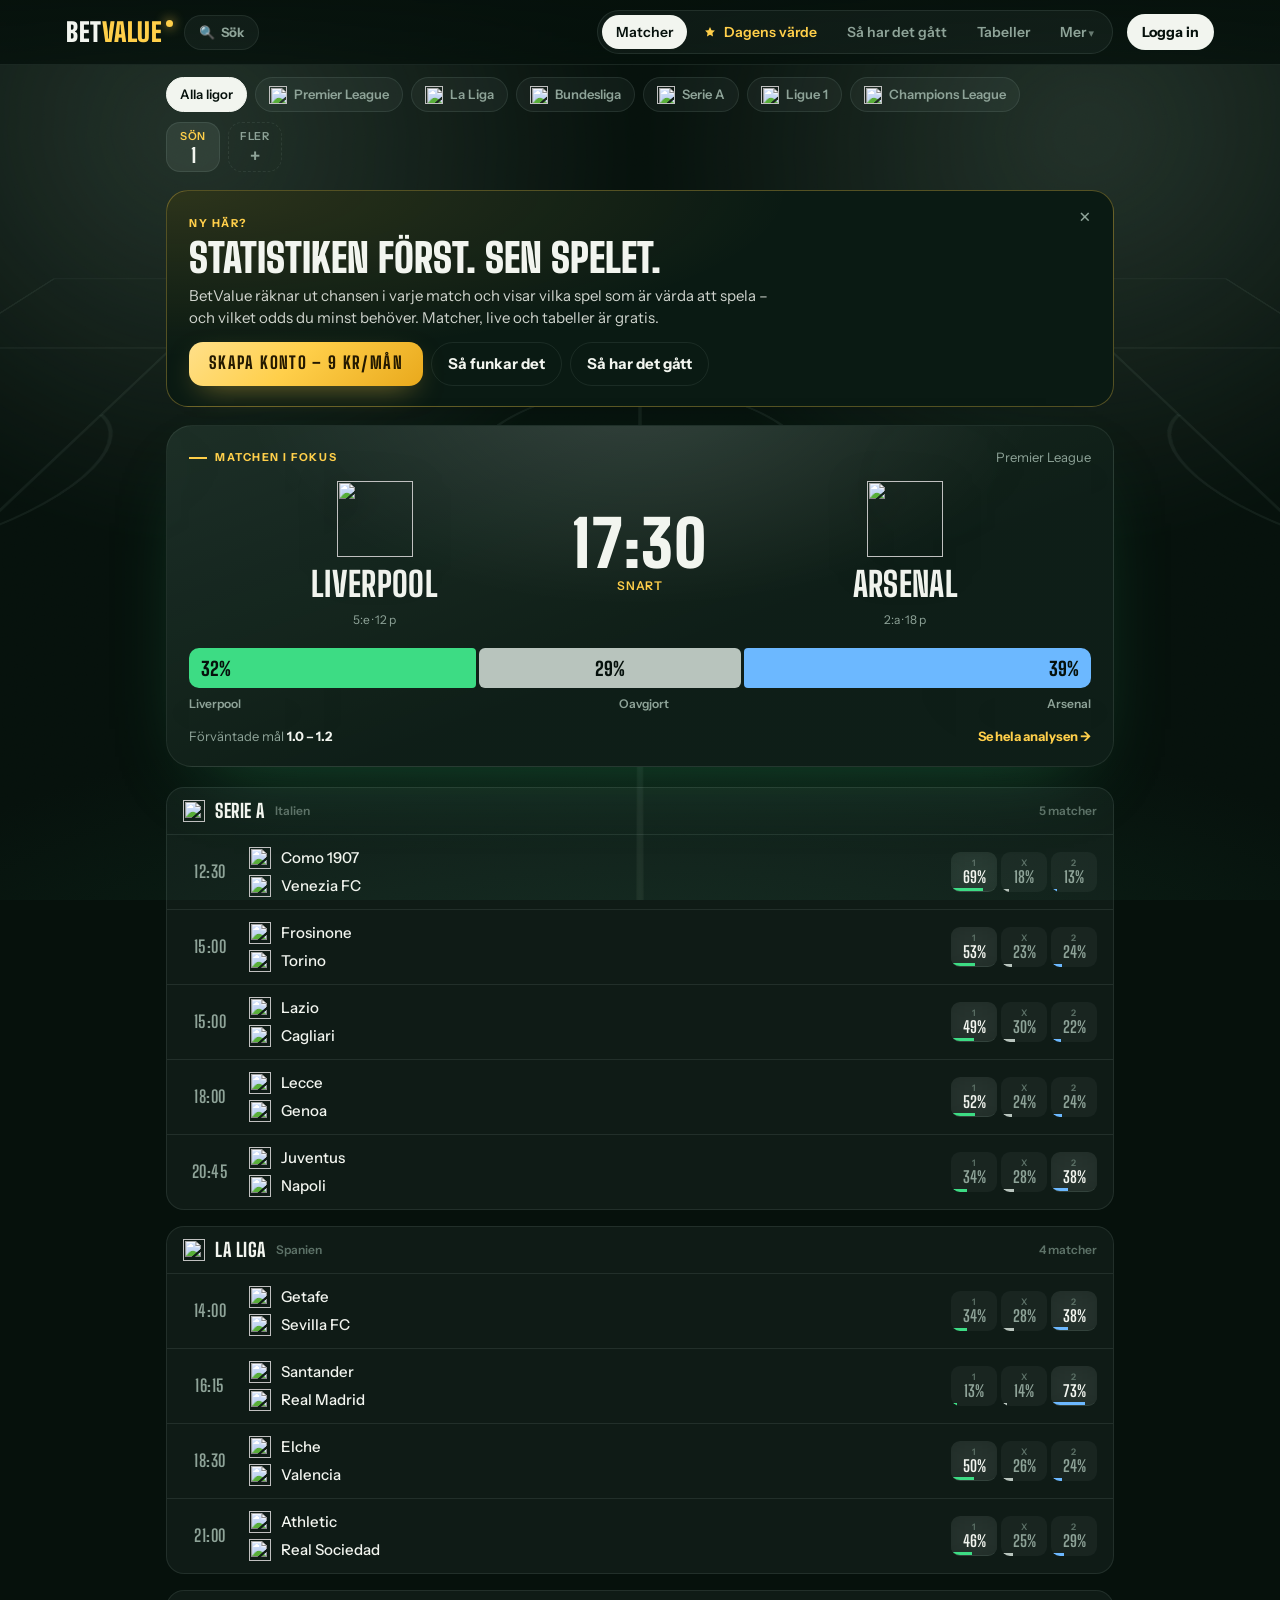
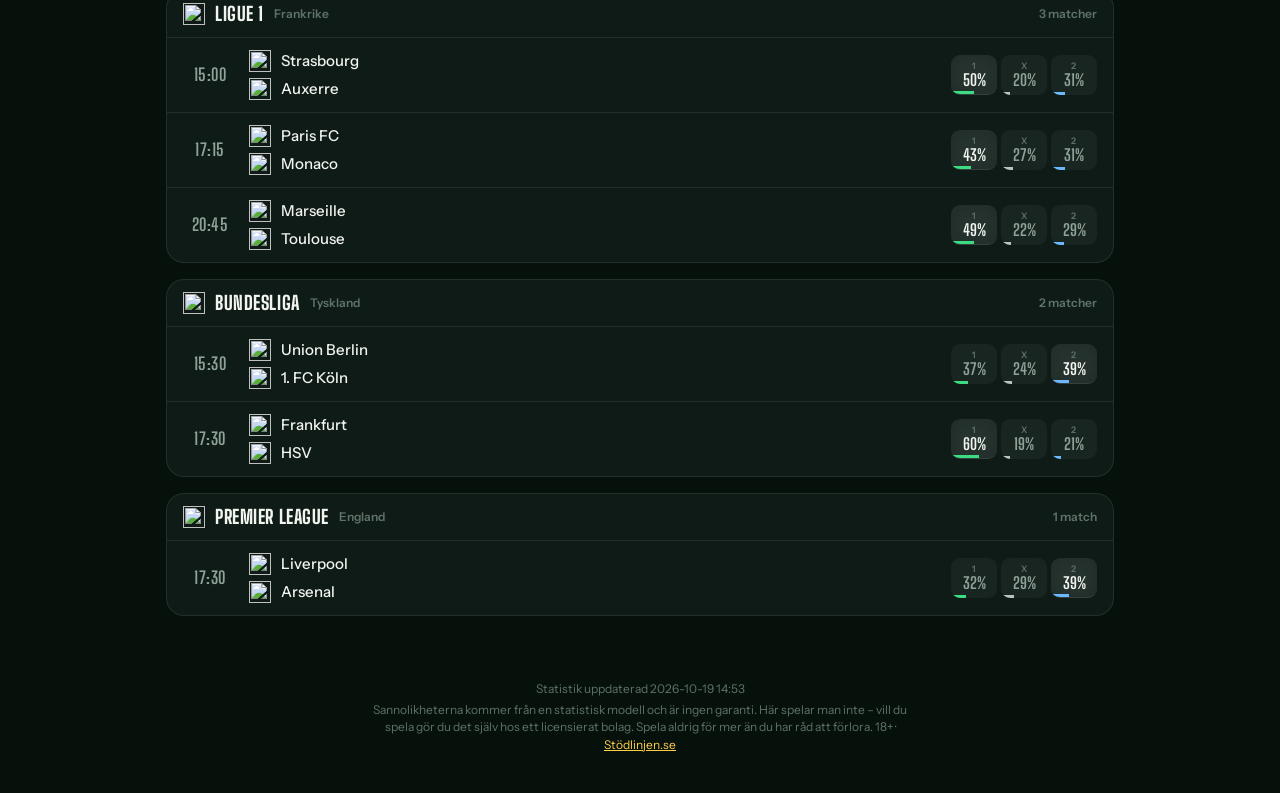
==== commit 158864a0: "Fler spel enligt analysmetoden, boost-analys och vänner i chatten - picks.js: över 250 spel per matc" ====
--- a/index.html
+++ b/index.html
@@ -16,7 +16,7 @@
   <link rel="preconnect" href="https://fonts.googleapis.com">
   <link rel="preconnect" href="https://fonts.gstatic.com" crossorigin>
   <link rel="stylesheet" href="https://fonts.googleapis.com/css2?family=Big+Shoulders+Display:wght@600;800;900&family=Instrument+Sans:wght@400;500;600;700&display=swap">
-  <link rel="stylesheet" href="style.css?v=202610191200">
+  <link rel="stylesheet" href="style.css?v=202610191256">
 </head>
 <body>
   <div class="atmos" aria-hidden="true">
@@ -81,12 +81,13 @@
   </footer>
 
   <script src="https://cdn.jsdelivr.net/npm/@supabase/supabase-js@2.49.4/dist/umd/supabase.min.js"></script>
-  <script src="grade.js?v=202610191200"></script>
-  <script src="common.js?v=202610191200"></script>
-  <script src="espn.js?v=202610191200"></script>
-  <script src="live.js?v=202610191200"></script>
-  <script src="search.js?v=202610191200"></script>
-  <script src="auth.js?v=202610191200"></script>
-  <script src="app.js?v=202610191200"></script>
+  <script src="grade.js?v=202610191256"></script>
+  <script src="picks.js?v=202610191256"></script>
+  <script src="common.js?v=202610191256"></script>
+  <script src="espn.js?v=202610191256"></script>
+  <script src="live.js?v=202610191256"></script>
+  <script src="search.js?v=202610191256"></script>
+  <script src="auth.js?v=202610191256"></script>
+  <script src="app.js?v=202610191256"></script>
 </body>
 </html>
--- a/style.css
+++ b/style.css
@@ -1252,3 +1252,103 @@
   .tabs [data-short] { font-size: 0; }
   .tabs [data-short]::before { content: attr(data-short); font-size: 10.5px; }
 }
+.fr-open { position: relative; }
+.fr-open em { display: inline-grid; place-items: center; min-width: 17px; height: 17px; margin-left: 5px; padding: 0 4px; border-radius: 99px; background: var(--live); color: #fff; font: 800 10px/1 var(--body); font-style: normal; }
+.sheet-card .fr-add { margin-top: 4px; }
+
+/* ---------- Spel som rader (Dagens värde, matchdetaljer) ---------- */
+.mlist { display: grid; gap: 6px; }
+.mrow { border-radius: 14px; background: var(--night-2); border: 1px solid var(--line); border-left: 4px solid var(--glass-2); }
+.mrow.risk-låg { border-left-color: var(--home); }
+.mrow.risk-medel { border-left-color: var(--gold); }
+.mrow.risk-hög { border-left-color: var(--live); }
+.mrow > summary { display: grid; grid-template-columns: minmax(0, 1fr) auto auto auto; align-items: center; gap: 12px; margin: 0; padding: 10px 12px; list-style: none; cursor: pointer; }
+.mrow > summary::-webkit-details-marker { display: none; }
+.mrow[open] > summary { border-bottom: 1px solid var(--line); }
+.mr-main { min-width: 0; }
+.mr-main b { display: block; font: 800 17px/1.15 var(--display); text-transform: uppercase; }
+.mr-main small { color: var(--muted); font-size: 12px; }
+.mr-p, .mr-o, .mr-ev { display: grid; justify-items: end; min-width: 58px; }
+.mr-p small, .mr-o small, .mr-ev small { font-size: 9px; font-weight: 700; letter-spacing: .1em; text-transform: uppercase; color: var(--dim); white-space: nowrap; }
+.mr-p b, .mr-o b, .mr-ev b { font: 800 20px/1.1 var(--display); }
+.mr-o b { color: var(--gold); }
+.mr-ev.up b { color: var(--home); } .mr-ev.down b { color: var(--live); }
+.mr-body { padding: 10px 12px 12px; }
+.mr-body dl { display: grid; gap: 6px; margin: 0 0 10px; }
+.mr-body dl div { display: grid; grid-template-columns: 96px minmax(0, 1fr); gap: 10px; font-size: 13px; }
+.mr-body dt { color: var(--dim); font-weight: 700; font-size: 11px; letter-spacing: .06em; text-transform: uppercase; padding-top: 2px; }
+.mr-body dd { margin: 0; color: rgba(242, 245, 239, .85); }
+.mr-btns { display: flex; flex-wrap: wrap; gap: 8px; align-items: center; }
+@media (max-width: 560px) {
+  .mrow > summary { grid-template-columns: minmax(0, 1fr) auto auto; }
+  .mr-ev { display: none; }
+  .mr-body dl div { grid-template-columns: 1fr; gap: 0; }
+}
+.allm .allm-cat { margin-top: 8px; border-radius: 12px; background: var(--glass); }
+.allm .allm-cat > summary { display: flex; justify-content: space-between; margin: 0; padding: 10px 12px; font-weight: 700; list-style: none; }
+.allm .allm-cat > summary::-webkit-details-marker { display: none; }
+.allm .allm-cat > summary small { color: var(--dim); }
+.allm .allm-cat .mlist { padding: 0 6px 8px; }
+.allm-match { margin-bottom: 8px; border-radius: 14px; background: var(--glass); border: 1px solid var(--line); }
+.allm-match > summary { display: flex; align-items: center; gap: 10px; margin: 0; padding: 12px 14px; list-style: none; }
+.allm-match > summary::-webkit-details-marker { display: none; }
+.allm-match > summary small { margin-left: auto; color: var(--muted); font-size: 12px; }
+.allm-body .box { margin: 0 8px 8px; }
+
+/* Hoppa till */
+.jump { display: flex; gap: 6px; overflow-x: auto; scrollbar-width: none; margin: 0 0 12px; padding: 2px 0; }
+.jump::-webkit-scrollbar { display: none; }
+.jump a { flex: none; padding: 7px 12px; border-radius: 999px; background: var(--glass); border: 1px solid var(--line); color: var(--muted); font-size: 13px; font-weight: 700; text-decoration: none; }
+.jump a:hover { color: var(--chalk); border-color: var(--glass-2); }
+.sec { scroll-margin-top: 80px; }
+.gh-wrong { position: relative; margin: 0; font-size: 13px; color: rgba(36, 25, 0, .8); }
+.star-tag { padding: 2px 8px; border-radius: 99px; background: var(--gold); color: #241900; font-size: 11px; font-weight: 800; }
+.legs li small { margin-left: 8px; font: 600 12px var(--body); color: var(--muted); text-transform: none; }
+
+/* Undvik */
+.avoid { display: grid; gap: 6px; }
+.av-row { display: grid; grid-template-columns: auto 1fr; gap: 2px 10px; width: 100%; padding: 10px 12px; border-radius: 12px; text-align: left; background: rgba(255, 77, 94, .07); border: 1px solid rgba(255, 77, 94, .3); }
+.av-row b { font: 800 17px/1.1 var(--display); text-transform: uppercase; }
+.av-row small { color: var(--muted); align-self: center; }
+.av-row span { grid-column: 1 / -1; color: rgba(242, 245, 239, .8); font-size: 13px; }
+
+/* Matcherna i korthet */
+.mi-grid { display: grid; grid-template-columns: repeat(auto-fill, minmax(min(100%, 280px), 1fr)); gap: 10px; }
+.minfo { display: grid; gap: 4px; width: 100%; padding: 12px; border-radius: 16px; text-align: left; background: var(--night-2); border: 1px solid var(--line); }
+.minfo:hover { border-color: var(--glass-2); }
+.mi-head { display: grid; grid-template-columns: auto 1fr auto 1fr auto; align-items: center; gap: 6px; margin-bottom: 6px; }
+.mi-head b { font: 800 16px/1.1 var(--display); text-transform: uppercase; overflow: hidden; text-overflow: ellipsis; white-space: nowrap; }
+.mi-head b:last-of-type { text-align: right; }
+.mi-head small { color: var(--gold); font-weight: 700; }
+.mi-row { display: grid; grid-template-columns: 1fr auto 1fr; gap: 8px; font-size: 13px; font-variant-numeric: tabular-nums; }
+.mi-row span:last-child { text-align: right; }
+.mi-row small { color: var(--dim); font-size: 11px; text-align: center; }
+.mi-note { margin: 6px 0 0; color: var(--dim); font-size: 11px; line-height: 1.4; }
+
+/* ---------- Boost-analys ---------- */
+.legs-pick { display: grid; gap: 8px; }
+.leg-pick { display: grid; grid-template-columns: minmax(0, 1fr) auto; align-items: end; gap: 8px; }
+.leg-pick label { display: grid; gap: 6px; min-width: 0; }
+.leg-pick label span { font-size: 11px; font-weight: 700; letter-spacing: .12em; text-transform: uppercase; color: var(--muted); }
+.leg-pick .btn-mini { height: 44px; width: 44px; font-size: 18px; }
+.legs-pick > .btn-mini { justify-self: start; }
+.cr-nums em { display: block; font-style: normal; font-size: 11px; color: var(--muted); }
+.legs-an { display: grid; gap: 6px; margin-top: 14px; }
+.leg-an { display: grid; grid-template-columns: minmax(0, 1fr) auto; gap: 10px; align-items: center; padding: 8px 10px; border-radius: 10px; background: var(--glass); }
+.leg-an b { display: block; font-size: 14px; }
+.leg-an em { display: inline-block; margin: 2px 0; padding: 1px 7px; border-radius: 99px; background: var(--live); color: #fff; font-size: 10px; font-style: normal; font-weight: 800; text-transform: uppercase; letter-spacing: .06em; }
+.leg-an small { display: block; color: var(--muted); font-size: 12px; }
+.leg-an > span { font: 800 22px/1 var(--display); }
+.leg-an.weak { box-shadow: inset 3px 0 0 var(--live); }
+.b-tag { padding: 3px 9px; border-radius: 99px; font-size: 11px; font-weight: 800; background: var(--glass-2); }
+.b-tag.yes { background: var(--gold); color: #241900; } .b-tag.no { background: var(--live); color: #fff; }
+.b-odds small { color: var(--muted); font-size: 12px; }
+.boost.best { border-color: var(--gold); box-shadow: 0 0 40px -14px rgba(255, 207, 74, .6); }
+.ai-prompt { margin-top: 26px; }
+.ai-prompt summary { display: grid; gap: 2px; margin: 0; }
+.ai-prompt summary small { color: var(--muted); font-size: 12px; font-weight: 500; }
+.ai-prompt pre { max-height: 320px; overflow: auto; margin: 12px 0; padding: 12px; border-radius: 12px; background: var(--night); border: 1px solid var(--line);
+  white-space: pre-wrap; font: 12px/1.5 ui-monospace, SFMono-Regular, Consolas, monospace; color: rgba(242, 245, 239, .85); }
+.calc-form .f-wide, .calc-form .legs-pick { grid-column: 1 / -1; }
+.chat-side-head { flex-wrap: wrap; }
+.chat-side-head .btn-mini { white-space: nowrap; padding: 7px 10px; }
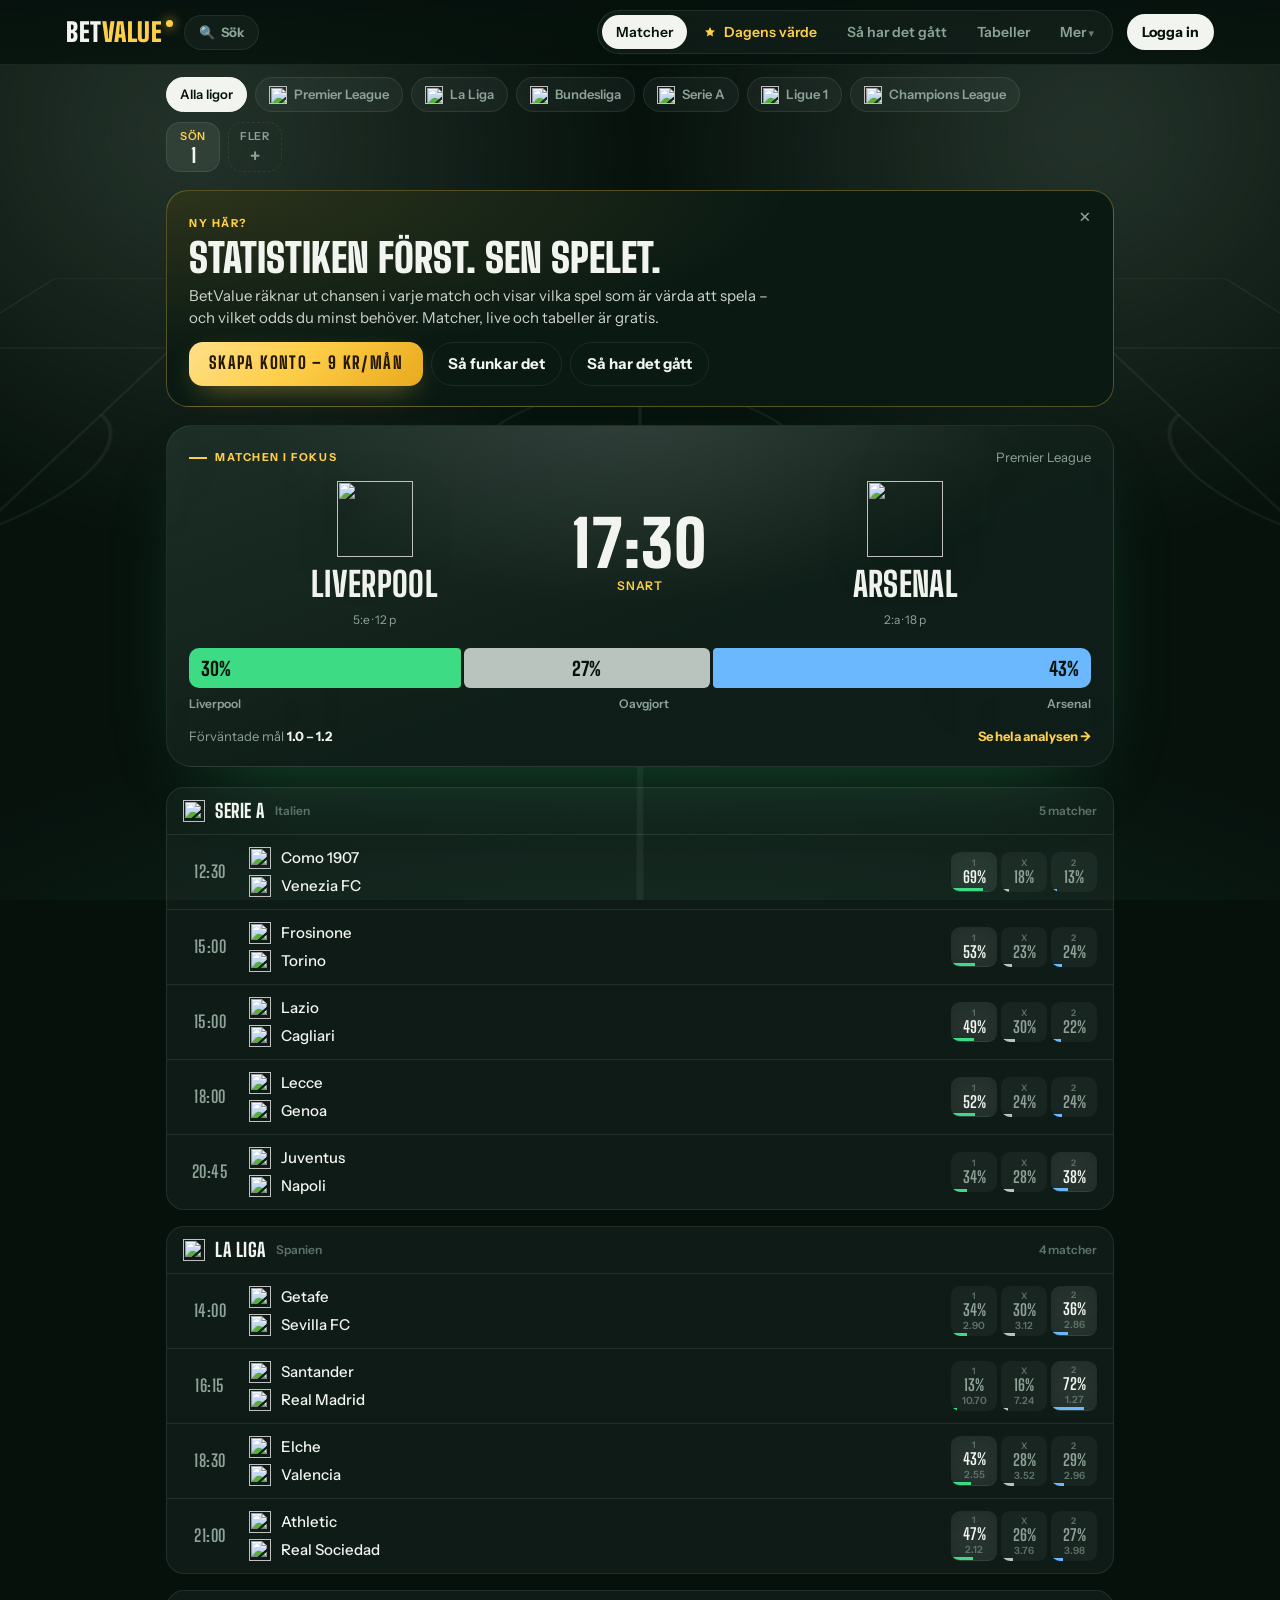
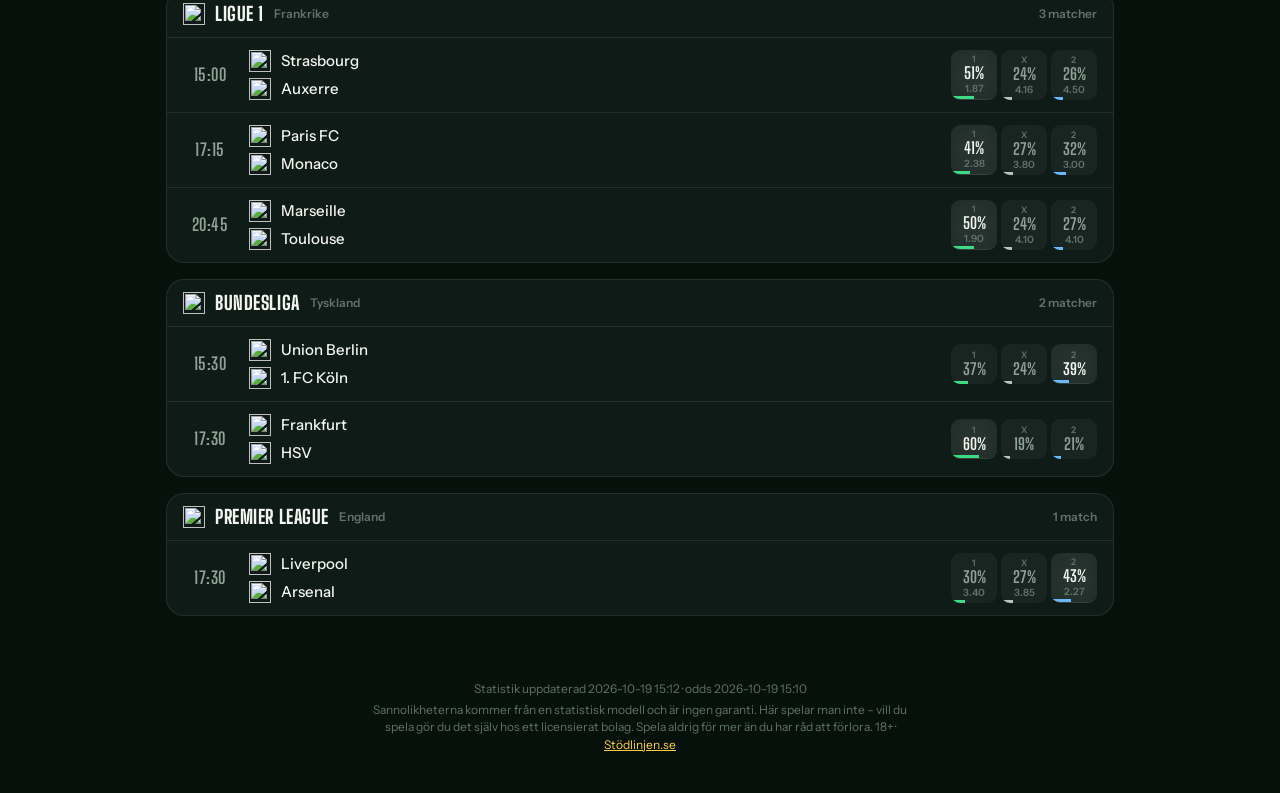
==== commit 42e80fcc: "Värde bara mot svenska spelbolag och bara när underlaget räcker - Bästa odds (och EV) från bolag med" ====
--- a/index.html
+++ b/index.html
@@ -16,7 +16,7 @@
   <link rel="preconnect" href="https://fonts.googleapis.com">
   <link rel="preconnect" href="https://fonts.gstatic.com" crossorigin>
   <link rel="stylesheet" href="https://fonts.googleapis.com/css2?family=Big+Shoulders+Display:wght@600;800;900&family=Instrument+Sans:wght@400;500;600;700&display=swap">
-  <link rel="stylesheet" href="style.css?v=202610191256">
+  <link rel="stylesheet" href="style.css?v=202610191314">
 </head>
 <body>
   <div class="atmos" aria-hidden="true">
@@ -81,13 +81,13 @@
   </footer>
 
   <script src="https://cdn.jsdelivr.net/npm/@supabase/supabase-js@2.49.4/dist/umd/supabase.min.js"></script>
-  <script src="grade.js?v=202610191256"></script>
-  <script src="picks.js?v=202610191256"></script>
-  <script src="common.js?v=202610191256"></script>
-  <script src="espn.js?v=202610191256"></script>
-  <script src="live.js?v=202610191256"></script>
-  <script src="search.js?v=202610191256"></script>
-  <script src="auth.js?v=202610191256"></script>
-  <script src="app.js?v=202610191256"></script>
+  <script src="grade.js?v=202610191314"></script>
+  <script src="picks.js?v=202610191314"></script>
+  <script src="common.js?v=202610191314"></script>
+  <script src="espn.js?v=202610191314"></script>
+  <script src="live.js?v=202610191314"></script>
+  <script src="search.js?v=202610191314"></script>
+  <script src="auth.js?v=202610191314"></script>
+  <script src="app.js?v=202610191314"></script>
 </body>
 </html>
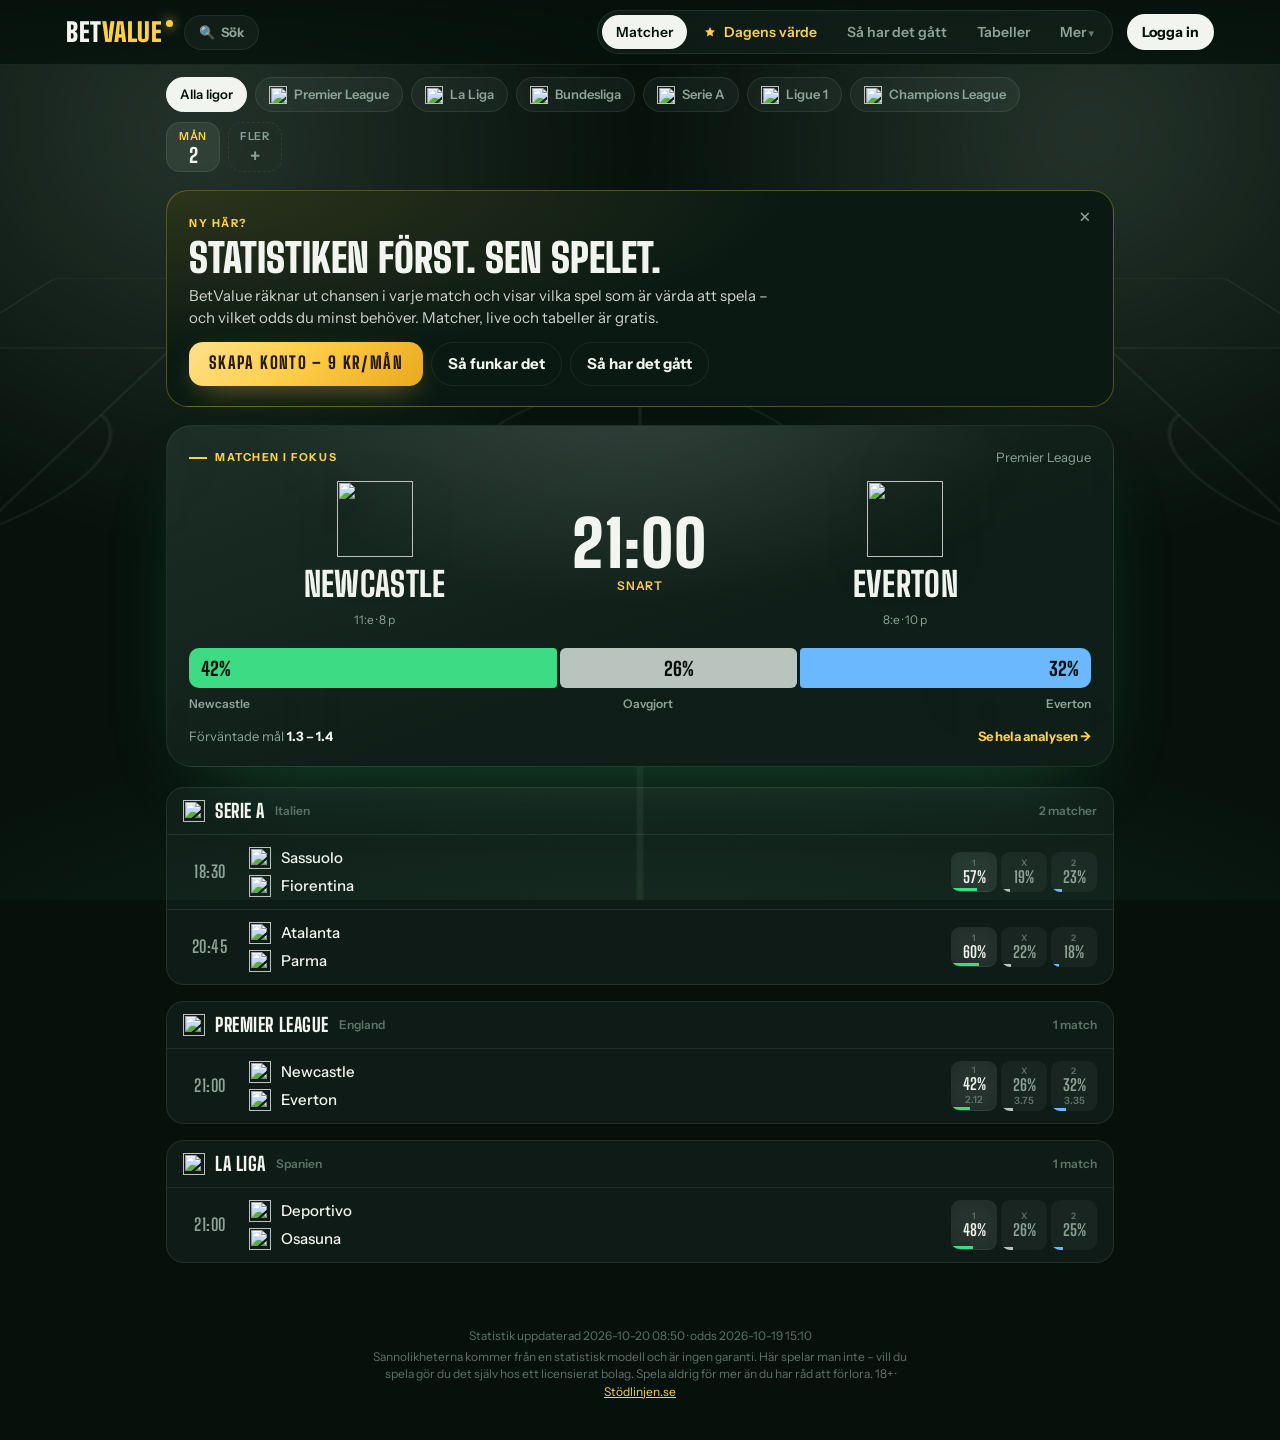
==== commit d391cb67: "Hämta Unibets boostar automatiskt och värdera dem Co-Authored-By: Claude Opus 5.5 <noreply@anthropic" ====
--- a/index.html
+++ b/index.html
@@ -16,7 +16,7 @@
   <link rel="preconnect" href="https://fonts.googleapis.com">
   <link rel="preconnect" href="https://fonts.gstatic.com" crossorigin>
   <link rel="stylesheet" href="https://fonts.googleapis.com/css2?family=Big+Shoulders+Display:wght@600;800;900&family=Instrument+Sans:wght@400;500;600;700&display=swap">
-  <link rel="stylesheet" href="style.css?v=202610191314">
+  <link rel="stylesheet" href="style.css?v=202610200932">
 </head>
 <body>
   <div class="atmos" aria-hidden="true">
@@ -81,13 +81,13 @@
   </footer>
 
   <script src="https://cdn.jsdelivr.net/npm/@supabase/supabase-js@2.49.4/dist/umd/supabase.min.js"></script>
-  <script src="grade.js?v=202610191314"></script>
-  <script src="picks.js?v=202610191314"></script>
-  <script src="common.js?v=202610191314"></script>
-  <script src="espn.js?v=202610191314"></script>
-  <script src="live.js?v=202610191314"></script>
-  <script src="search.js?v=202610191314"></script>
-  <script src="auth.js?v=202610191314"></script>
-  <script src="app.js?v=202610191314"></script>
+  <script src="grade.js?v=202610200932"></script>
+  <script src="picks.js?v=202610200932"></script>
+  <script src="common.js?v=202610200932"></script>
+  <script src="espn.js?v=202610200932"></script>
+  <script src="live.js?v=202610200932"></script>
+  <script src="search.js?v=202610200932"></script>
+  <script src="auth.js?v=202610200932"></script>
+  <script src="app.js?v=202610200932"></script>
 </body>
 </html>
